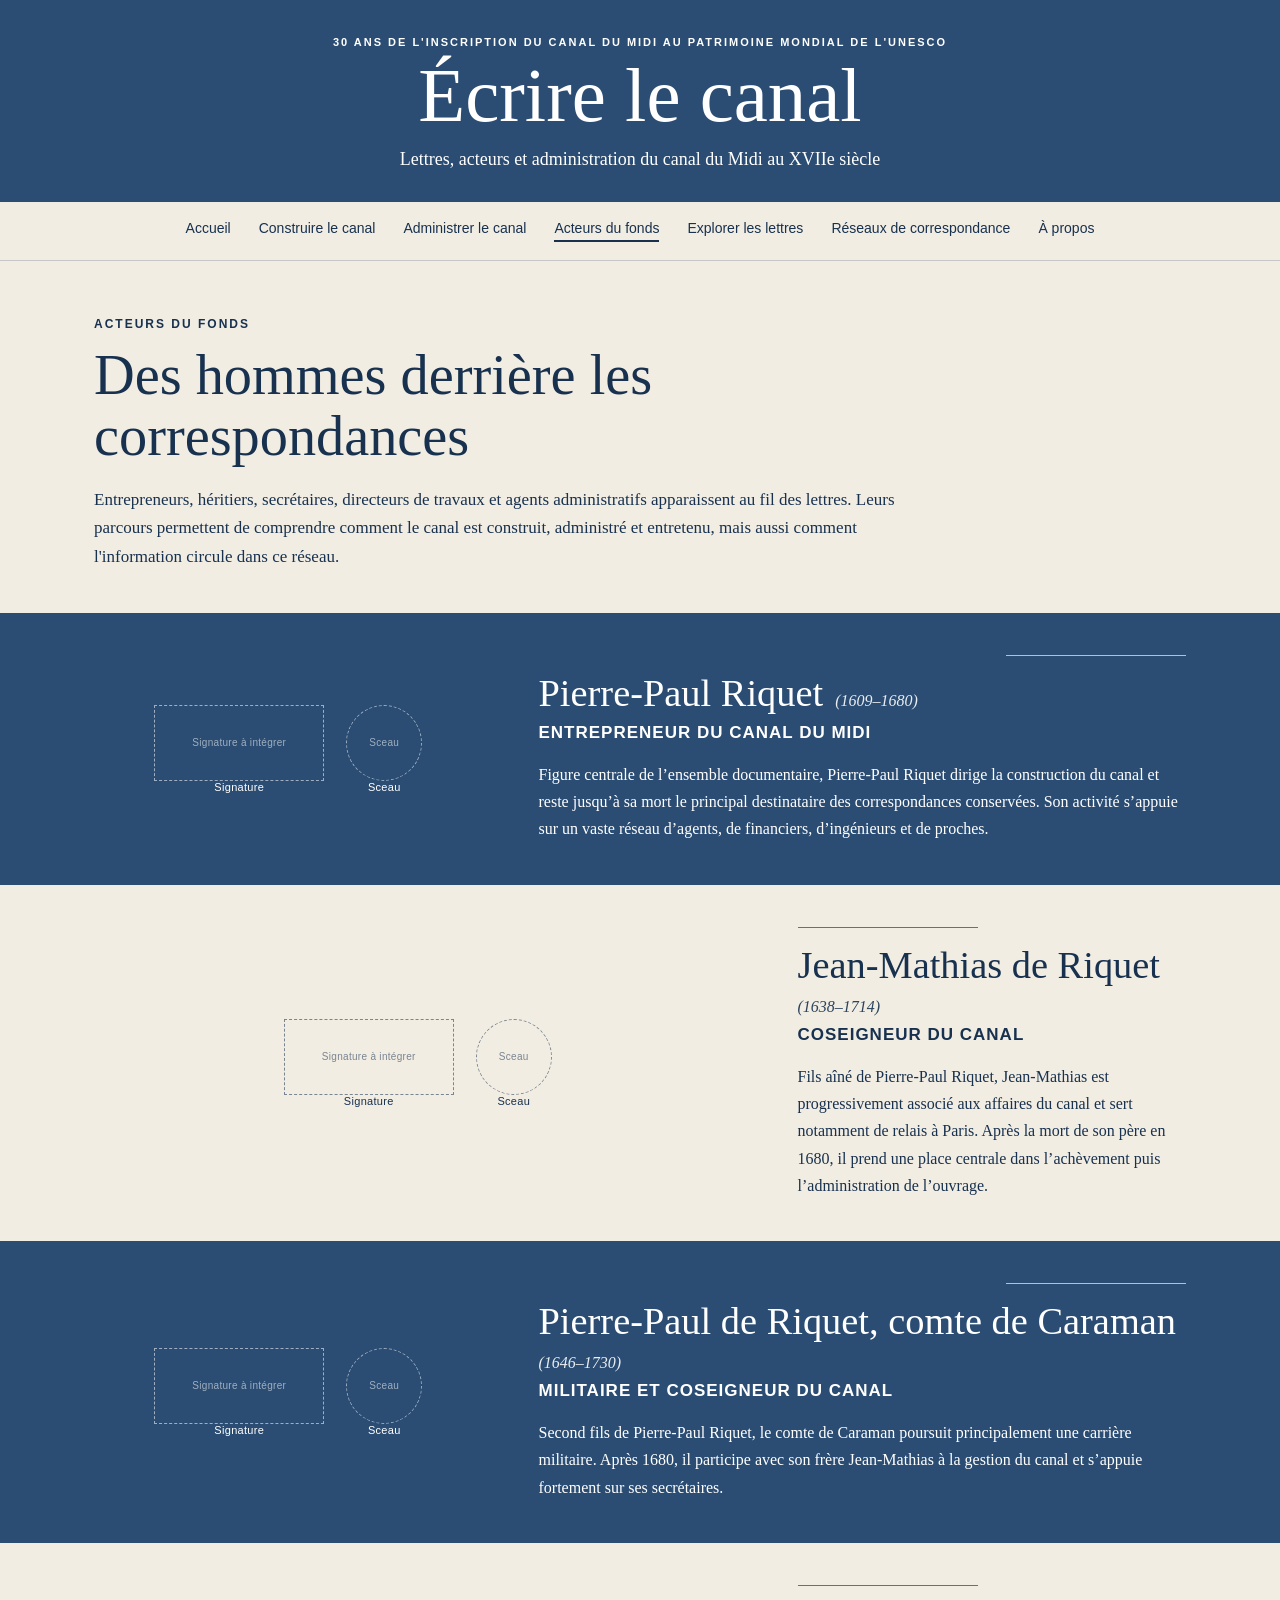
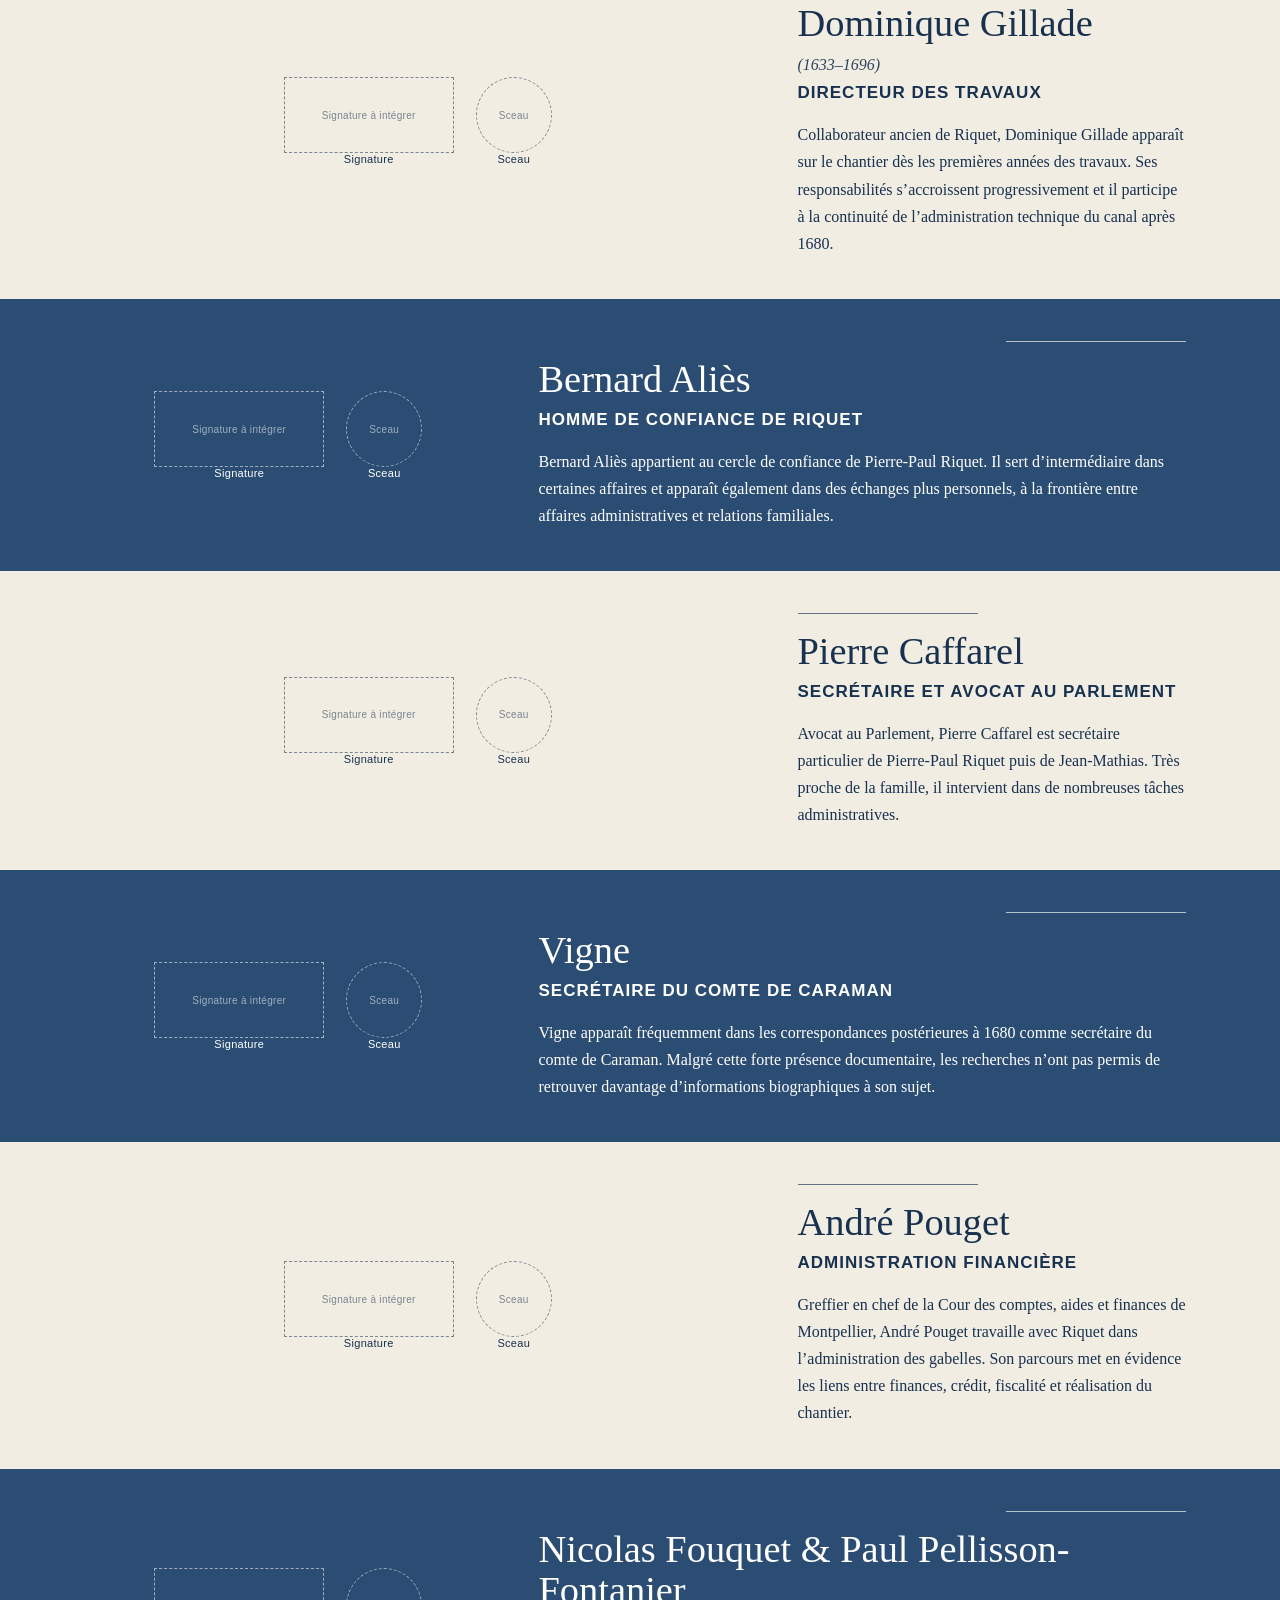
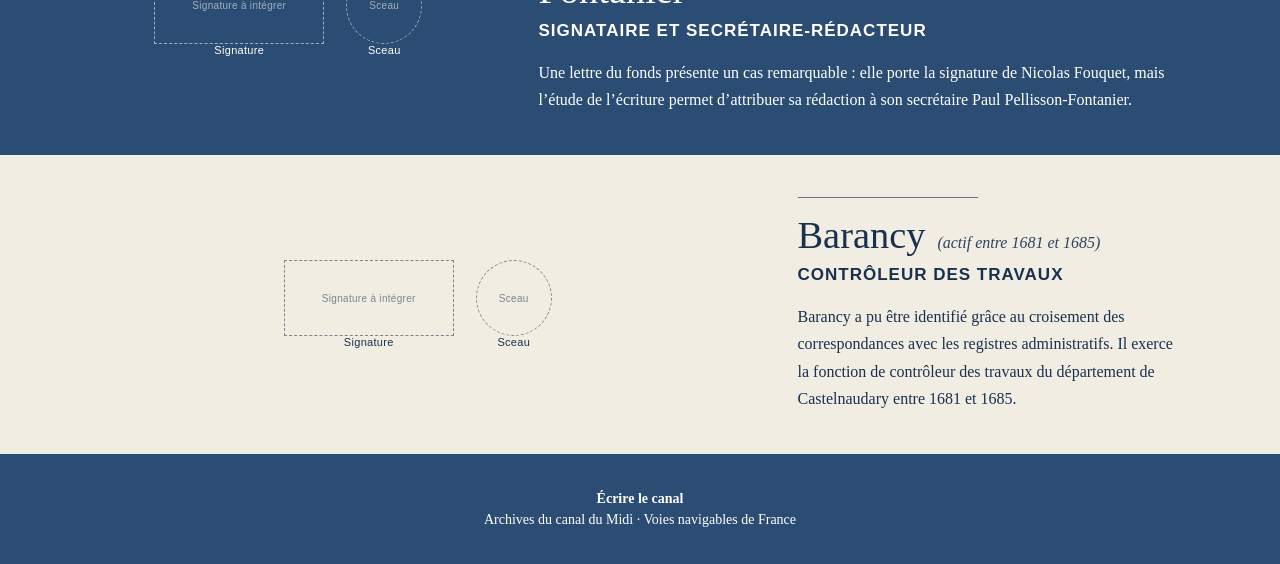
==== acteurs.html @ c665c119 "acteurs.html" ====
<!DOCTYPE html>
<html lang="fr">
<head>
  <meta charset="UTF-8">
  <meta name="viewport" content="width=device-width, initial-scale=1.0">
  <title>Acteurs du fonds — Écrire le canal</title>

  <style>
    :root {
      --bleu: #2b4d73;
      --bleu-fonce: #18324e;
      --ecru: #f2ede3;
      --papier: #f8f4ec;
      --texte: #17314f;
      --trait: rgba(23,49,79,.35);
    }

    * {
      box-sizing: border-box;
    }

    body {
      margin: 0;
      font-family: Georgia, "Times New Roman", serif;
      background: var(--ecru);
      color: var(--texte);
    }

    header {
      background: var(--bleu);
      color: white;
      text-align: center;
      padding: 36px 20px 32px;
    }

    header .anniv {
      margin: 0 0 10px;
      font-family: Arial, sans-serif;
      font-size: 11px;
      letter-spacing: 2px;
      text-transform: uppercase;
      font-weight: 700;
    }

    header h1 {
      margin: 0;
      font-size: clamp(50px, 6vw, 78px);
      font-weight: normal;
      line-height: 1;
    }

    header .subtitle {
      margin: 14px 0 0;
      font-size: 18px;
    }

    nav {
      background: var(--ecru);
      border-bottom: 1px solid rgba(23,49,79,.2);
      display: flex;
      justify-content: center;
      flex-wrap: wrap;
      gap: 28px;
      padding: 18px 20px;
      font-family: Arial, sans-serif;
      font-size: 14px;
    }

    nav a {
      color: var(--texte);
      text-decoration: none;
    }

    nav a.actif {
      border-bottom: 2px solid var(--texte);
      padding-bottom: 4px;
    }

    .intro {
      max-width: 1160px;
      margin: 0 auto;
      padding: 56px 34px 42px;
    }

    .intro .eyebrow {
      font-family: Arial, sans-serif;
      text-transform: uppercase;
      letter-spacing: 2px;
      font-size: 12px;
      font-weight: 700;
      margin-bottom: 14px;
    }

    .intro h2 {
      margin: 0;
      max-width: 900px;
      font-size: clamp(38px, 4.4vw, 58px);
      font-weight: normal;
      line-height: 1.08;
    }

    .intro p {
      max-width: 850px;
      font-size: 17px;
      line-height: 1.65;
      margin: 20px 0 0;
    }

    .acteur {
      width: 100%;
    }

    .acteur-inner {
      max-width: 1160px;
      margin: 0 auto;
      padding: 42px 34px;
      display: grid;
      grid-template-columns: 1.25fr .75fr;
      gap: 56px;
      align-items: center;
    }

    .acteur:nth-of-type(even) {
      background: var(--bleu);
      color: white;
    }

    .acteur:nth-of-type(even) .acteur-inner {
      grid-template-columns: .75fr 1.25fr;
    }

    .acteur:nth-of-type(even) .media {
      order: 1;
    }

    .acteur:nth-of-type(even) .texte {
      order: 2;
    }

    .acteur:nth-of-type(odd) {
      background: var(--ecru);
      color: var(--texte);
    }

    .texte {
      position: relative;
      padding-top: 18px;
    }

    .texte::before {
      content: "";
      position: absolute;
      top: 0;
      left: 0;
      width: 180px;
      height: 1px;
      background: currentColor;
      opacity: .65;
    }

    .acteur:nth-of-type(even) .texte::before {
      left: auto;
      right: 0;
    }

    .acteur:nth-of-type(even) .texte {
      text-align: left;
    }

    .nom-ligne {
      display: flex;
      align-items: baseline;
      gap: 12px;
      flex-wrap: wrap;
      margin-bottom: 8px;
    }

    .acteur:nth-of-type(even) .nom-ligne {
      justify-content: flex-start;
    }

    .nom {
      margin: 0;
      font-size: clamp(28px, 3vw, 40px);
      font-weight: normal;
      line-height: 1.08;
    }

    .dates {
      font-size: 16px;
      font-style: italic;
      opacity: .9;
      white-space: nowrap;
    }

    .fonction {
      margin: 0 0 16px;
      font-family: Arial, sans-serif;
      font-size: 17px;
      font-weight: 700;
      letter-spacing: 1px;
      text-transform: uppercase;
      line-height: 1.35;
    }

    .bio {
      margin: 0;
      font-size: 16px;
      line-height: 1.7;
      max-width: 720px;
    }

    .media {
      display: flex;
      align-items: flex-end;
      justify-content: center;
      gap: 22px;
      flex-wrap: wrap;
    }

    .piece {
      text-align: center;
      font-family: Arial, sans-serif;
      font-size: 11px;
      letter-spacing: .3px;
    }

    .piece img {
      display: block;
      object-fit: contain;
      margin: 0 auto 8px;
      max-width: 100%;
      height: auto;
    }

    .signature img {
      width: 170px;
      max-height: 90px;
    }

    .sceau img {
      width: 76px;
      max-height: 76px;
    }

    .placeholder {
      border: 1px dashed currentColor;
      opacity: .55;
      width: 170px;
      height: 76px;
      display: grid;
      place-items: center;
      font-size: 10px;
      font-family: Arial, sans-serif;
      padding: 6px;
    }

    .sceau .placeholder {
      width: 76px;
      height: 76px;
      border-radius: 50%;
    }

    footer {
      background: var(--bleu);
      color: white;
      text-align: center;
      padding: 34px 20px;
      font-size: 14px;
      line-height: 1.5;
    }

    @media (max-width: 820px) {
      .acteur-inner,
      .acteur:nth-of-type(even) .acteur-inner {
        grid-template-columns: 1fr;
        gap: 28px;
      }

      .acteur:nth-of-type(even) .media,
      .acteur:nth-of-type(even) .texte {
        order: initial;
      }

      .media {
        justify-content: flex-start;
      }

      .texte::before,
      .acteur:nth-of-type(even) .texte::before {
        left: 0;
        right: auto;
      }

      nav {
        gap: 16px;
      }
    }
  </style>
</head>

<body>

<header>
  <p class="anniv">
    30 ans de l'inscription du canal du Midi au patrimoine mondial de l'UNESCO
  </p>
  <h1>Écrire le canal</h1>
  <p class="subtitle">
    Lettres, acteurs et administration du canal du Midi au XVIIe siècle
  </p>
</header>

<nav>
  <a href="index.html">Accueil</a>
  <a href="index.html#construire">Construire le canal</a>
  <a href="index.html#administrer">Administrer le canal</a>
  <a class="actif" href="acteurs.html">Acteurs du fonds</a>
  <a href="index.html#lettres">Explorer les lettres</a>
  <a href="index.html#reseaux">Réseaux de correspondance</a>
  <a href="index.html#apropos">À propos</a>
</nav>

<main>

  <section class="intro">
    <div class="eyebrow">Acteurs du fonds</div>
    <h2>Des hommes derrière les correspondances</h2>
    <p>
      Entrepreneurs, héritiers, secrétaires, directeurs de travaux et agents
      administratifs apparaissent au fil des lettres. Leurs parcours permettent
      de comprendre comment le canal est construit, administré et entretenu,
      mais aussi comment l'information circule dans ce réseau.
    </p>
  </section>

  <section class="acteur">
    <div class="acteur-inner">
      <div class="texte">
        <div class="nom-ligne">
          <h3 class="nom">Pierre-Paul Riquet</h3>
          <span class="dates">(1609–1680)</span>
        </div>
        <p class="fonction">Entrepreneur du canal du Midi</p>
        <p class="bio">
          Figure centrale de l’ensemble documentaire, Pierre-Paul Riquet dirige
          la construction du canal et reste jusqu’à sa mort le principal
          destinataire des correspondances conservées. Son activité s’appuie
          sur un vaste réseau d’agents, de financiers, d’ingénieurs et de proches.
        </p>
      </div>

      <div class="media">
        <div class="piece signature">
          <div class="placeholder">Signature à intégrer</div>
          Signature
        </div>
        <div class="piece sceau">
          <div class="placeholder">Sceau</div>
          Sceau
        </div>
      </div>
    </div>
  </section>

  <section class="acteur">
    <div class="acteur-inner">
      <div class="media">
        <div class="piece signature">
          <div class="placeholder">Signature à intégrer</div>
          Signature
        </div>
        <div class="piece sceau">
          <div class="placeholder">Sceau</div>
          Sceau
        </div>
      </div>

      <div class="texte">
        <div class="nom-ligne">
          <h3 class="nom">Jean-Mathias de Riquet</h3>
          <span class="dates">(1638–1714)</span>
        </div>
        <p class="fonction">Coseigneur du canal</p>
        <p class="bio">
          Fils aîné de Pierre-Paul Riquet, Jean-Mathias est progressivement
          associé aux affaires du canal et sert notamment de relais à Paris.
          Après la mort de son père en 1680, il prend une place centrale dans
          l’achèvement puis l’administration de l’ouvrage.
        </p>
      </div>
    </div>
  </section>

  <section class="acteur">
    <div class="acteur-inner">
      <div class="texte">
        <div class="nom-ligne">
          <h3 class="nom">Pierre-Paul de Riquet, comte de Caraman</h3>
          <span class="dates">(1646–1730)</span>
        </div>
        <p class="fonction">Militaire et coseigneur du canal</p>
        <p class="bio">
          Second fils de Pierre-Paul Riquet, le comte de Caraman poursuit
          principalement une carrière militaire. Après 1680, il participe avec
          son frère Jean-Mathias à la gestion du canal et s’appuie fortement
          sur ses secrétaires.
        </p>
      </div>

      <div class="media">
        <div class="piece signature">
          <div class="placeholder">Signature à intégrer</div>
          Signature
        </div>
        <div class="piece sceau">
          <div class="placeholder">Sceau</div>
          Sceau
        </div>
      </div>
    </div>
  </section>

  <section class="acteur">
    <div class="acteur-inner">
      <div class="media">
        <div class="piece signature">
          <div class="placeholder">Signature à intégrer</div>
          Signature
        </div>
        <div class="piece sceau">
          <div class="placeholder">Sceau</div>
          Sceau
        </div>
      </div>

      <div class="texte">
        <div class="nom-ligne">
          <h3 class="nom">Dominique Gillade</h3>
          <span class="dates">(1633–1696)</span>
        </div>
        <p class="fonction">Directeur des travaux</p>
        <p class="bio">
          Collaborateur ancien de Riquet, Dominique Gillade apparaît sur le
          chantier dès les premières années des travaux. Ses responsabilités
          s’accroissent progressivement et il participe à la continuité de
          l’administration technique du canal après 1680.
        </p>
      </div>
    </div>
  </section>

  <section class="acteur">
    <div class="acteur-inner">
      <div class="texte">
        <div class="nom-ligne">
          <h3 class="nom">Bernard Aliès</h3>
        </div>
        <p class="fonction">Homme de confiance de Riquet</p>
        <p class="bio">
          Bernard Aliès appartient au cercle de confiance de Pierre-Paul Riquet.
          Il sert d’intermédiaire dans certaines affaires et apparaît également
          dans des échanges plus personnels, à la frontière entre affaires
          administratives et relations familiales.
        </p>
      </div>

      <div class="media">
        <div class="piece signature">
          <div class="placeholder">Signature à intégrer</div>
          Signature
        </div>
        <div class="piece sceau">
          <div class="placeholder">Sceau</div>
          Sceau
        </div>
      </div>
    </div>
  </section>

  <section class="acteur">
    <div class="acteur-inner">
      <div class="media">
        <div class="piece signature">
          <div class="placeholder">Signature à intégrer</div>
          Signature
        </div>
        <div class="piece sceau">
          <div class="placeholder">Sceau</div>
          Sceau
        </div>
      </div>

      <div class="texte">
        <div class="nom-ligne">
          <h3 class="nom">Pierre Caffarel</h3>
        </div>
        <p class="fonction">Secrétaire et avocat au Parlement</p>
        <p class="bio">
          Avocat au Parlement, Pierre Caffarel est secrétaire particulier de
          Pierre-Paul Riquet puis de Jean-Mathias. Très proche de la famille,
          il intervient dans de nombreuses tâches administratives.
        </p>
      </div>
    </div>
  </section>

  <section class="acteur">
    <div class="acteur-inner">
      <div class="texte">
        <div class="nom-ligne">
          <h3 class="nom">Vigne</h3>
        </div>
        <p class="fonction">Secrétaire du comte de Caraman</p>
        <p class="bio">
          Vigne apparaît fréquemment dans les correspondances postérieures à
          1680 comme secrétaire du comte de Caraman. Malgré cette forte présence
          documentaire, les recherches n’ont pas permis de retrouver davantage
          d’informations biographiques à son sujet.
        </p>
      </div>

      <div class="media">
        <div class="piece signature">
          <div class="placeholder">Signature à intégrer</div>
          Signature
        </div>
        <div class="piece sceau">
          <div class="placeholder">Sceau</div>
          Sceau
        </div>
      </div>
    </div>
  </section>

  <section class="acteur">
    <div class="acteur-inner">
      <div class="media">
        <div class="piece signature">
          <div class="placeholder">Signature à intégrer</div>
          Signature
        </div>
        <div class="piece sceau">
          <div class="placeholder">Sceau</div>
          Sceau
        </div>
      </div>

      <div class="texte">
        <div class="nom-ligne">
          <h3 class="nom">André Pouget</h3>
        </div>
        <p class="fonction">Administration financière</p>
        <p class="bio">
          Greffier en chef de la Cour des comptes, aides et finances de
          Montpellier, André Pouget travaille avec Riquet dans l’administration
          des gabelles. Son parcours met en évidence les liens entre finances,
          crédit, fiscalité et réalisation du chantier.
        </p>
      </div>
    </div>
  </section>

  <section class="acteur">
    <div class="acteur-inner">
      <div class="texte">
        <div class="nom-ligne">
          <h3 class="nom">Nicolas Fouquet &amp; Paul Pellisson-Fontanier</h3>
        </div>
        <p class="fonction">Signataire et secrétaire-rédacteur</p>
        <p class="bio">
          Une lettre du fonds présente un cas remarquable : elle porte la
          signature de Nicolas Fouquet, mais l’étude de l’écriture permet
          d’attribuer sa rédaction à son secrétaire Paul Pellisson-Fontanier.
        </p>
      </div>

      <div class="media">
        <div class="piece signature">
          <div class="placeholder">Signature à intégrer</div>
          Signature
        </div>
        <div class="piece sceau">
          <div class="placeholder">Sceau</div>
          Sceau
        </div>
      </div>
    </div>
  </section>

  <section class="acteur">
    <div class="acteur-inner">
      <div class="media">
        <div class="piece signature">
          <div class="placeholder">Signature à intégrer</div>
          Signature
        </div>
        <div class="piece sceau">
          <div class="placeholder">Sceau</div>
          Sceau
        </div>
      </div>

      <div class="texte">
        <div class="nom-ligne">
          <h3 class="nom">Barancy</h3>
          <span class="dates">(actif entre 1681 et 1685)</span>
        </div>
        <p class="fonction">Contrôleur des travaux</p>
        <p class="bio">
          Barancy a pu être identifié grâce au croisement des correspondances
          avec les registres administratifs. Il exerce la fonction de contrôleur
          des travaux du département de Castelnaudary entre 1681 et 1685.
        </p>
      </div>
    </div>
  </section>

</main>

<footer>
  <strong>Écrire le canal</strong><br>
  Archives du canal du Midi · Voies navigables de France
</footer>

</body>
</html>
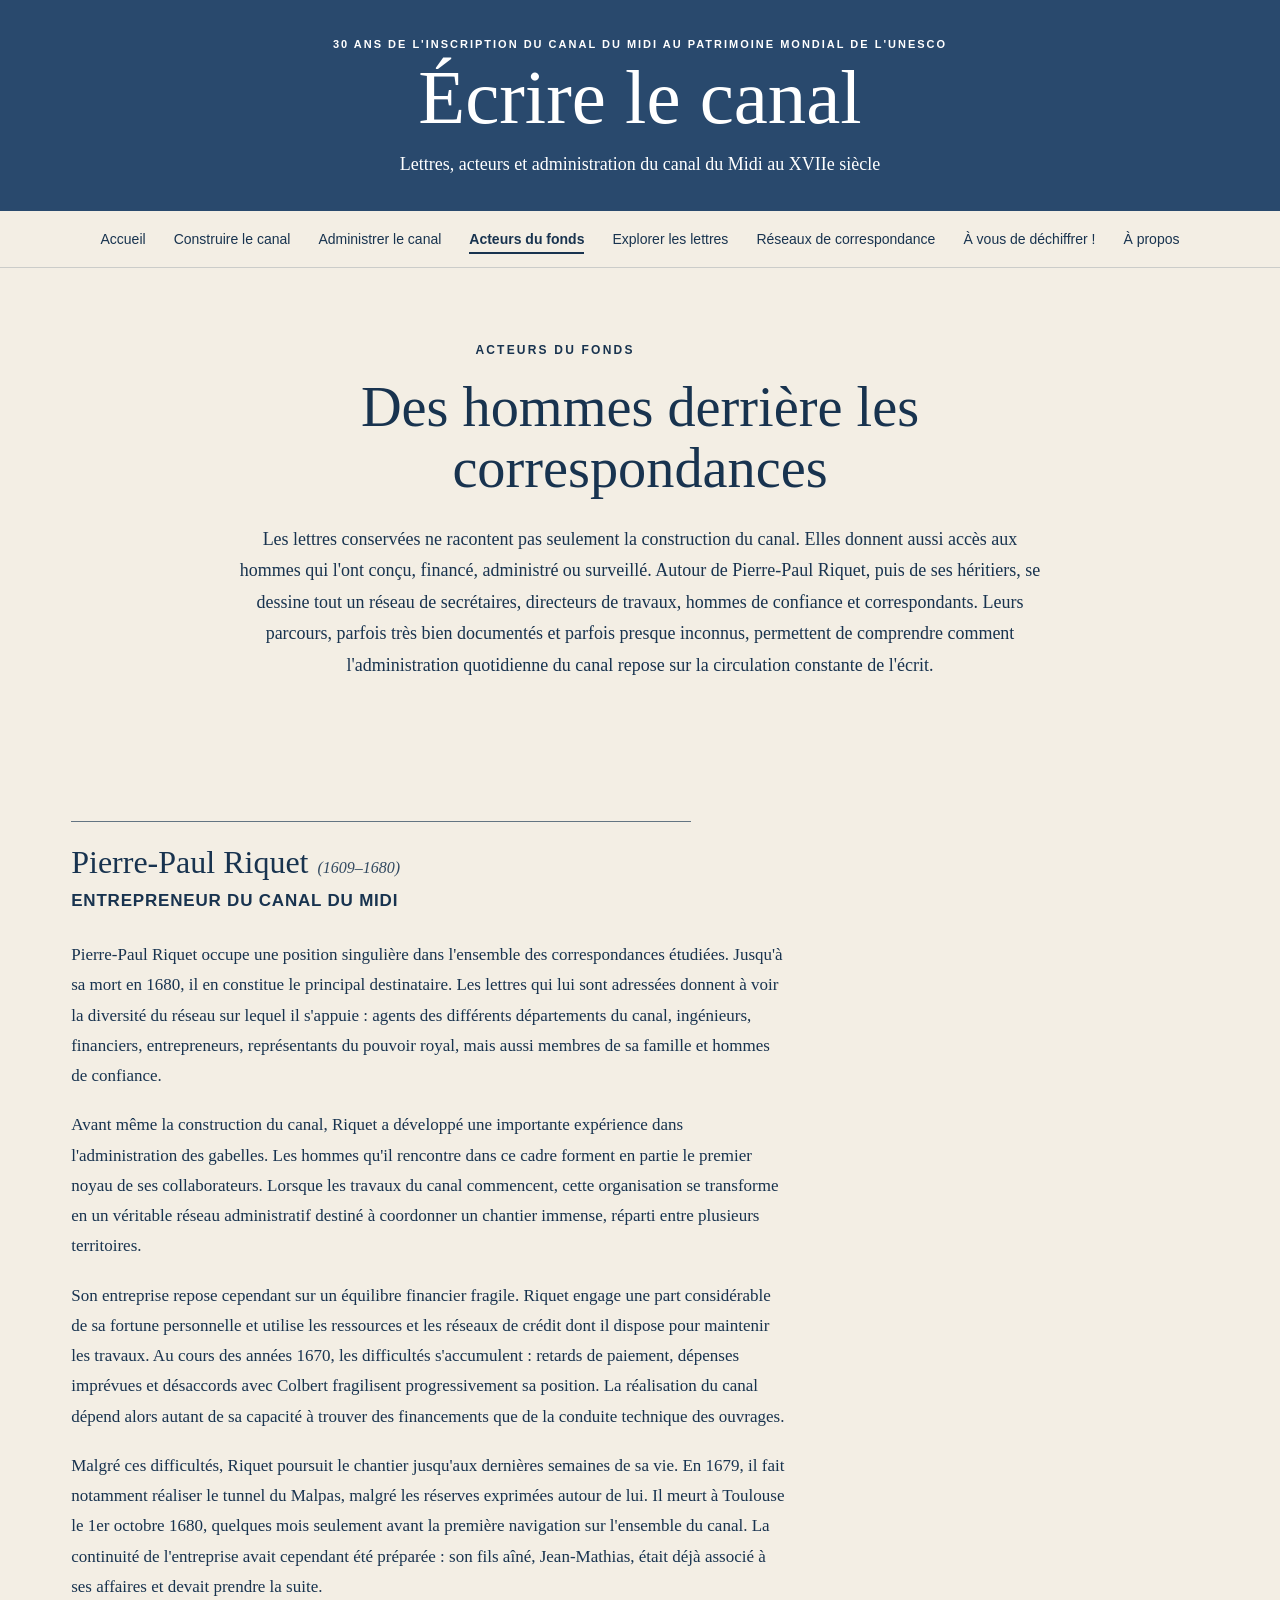
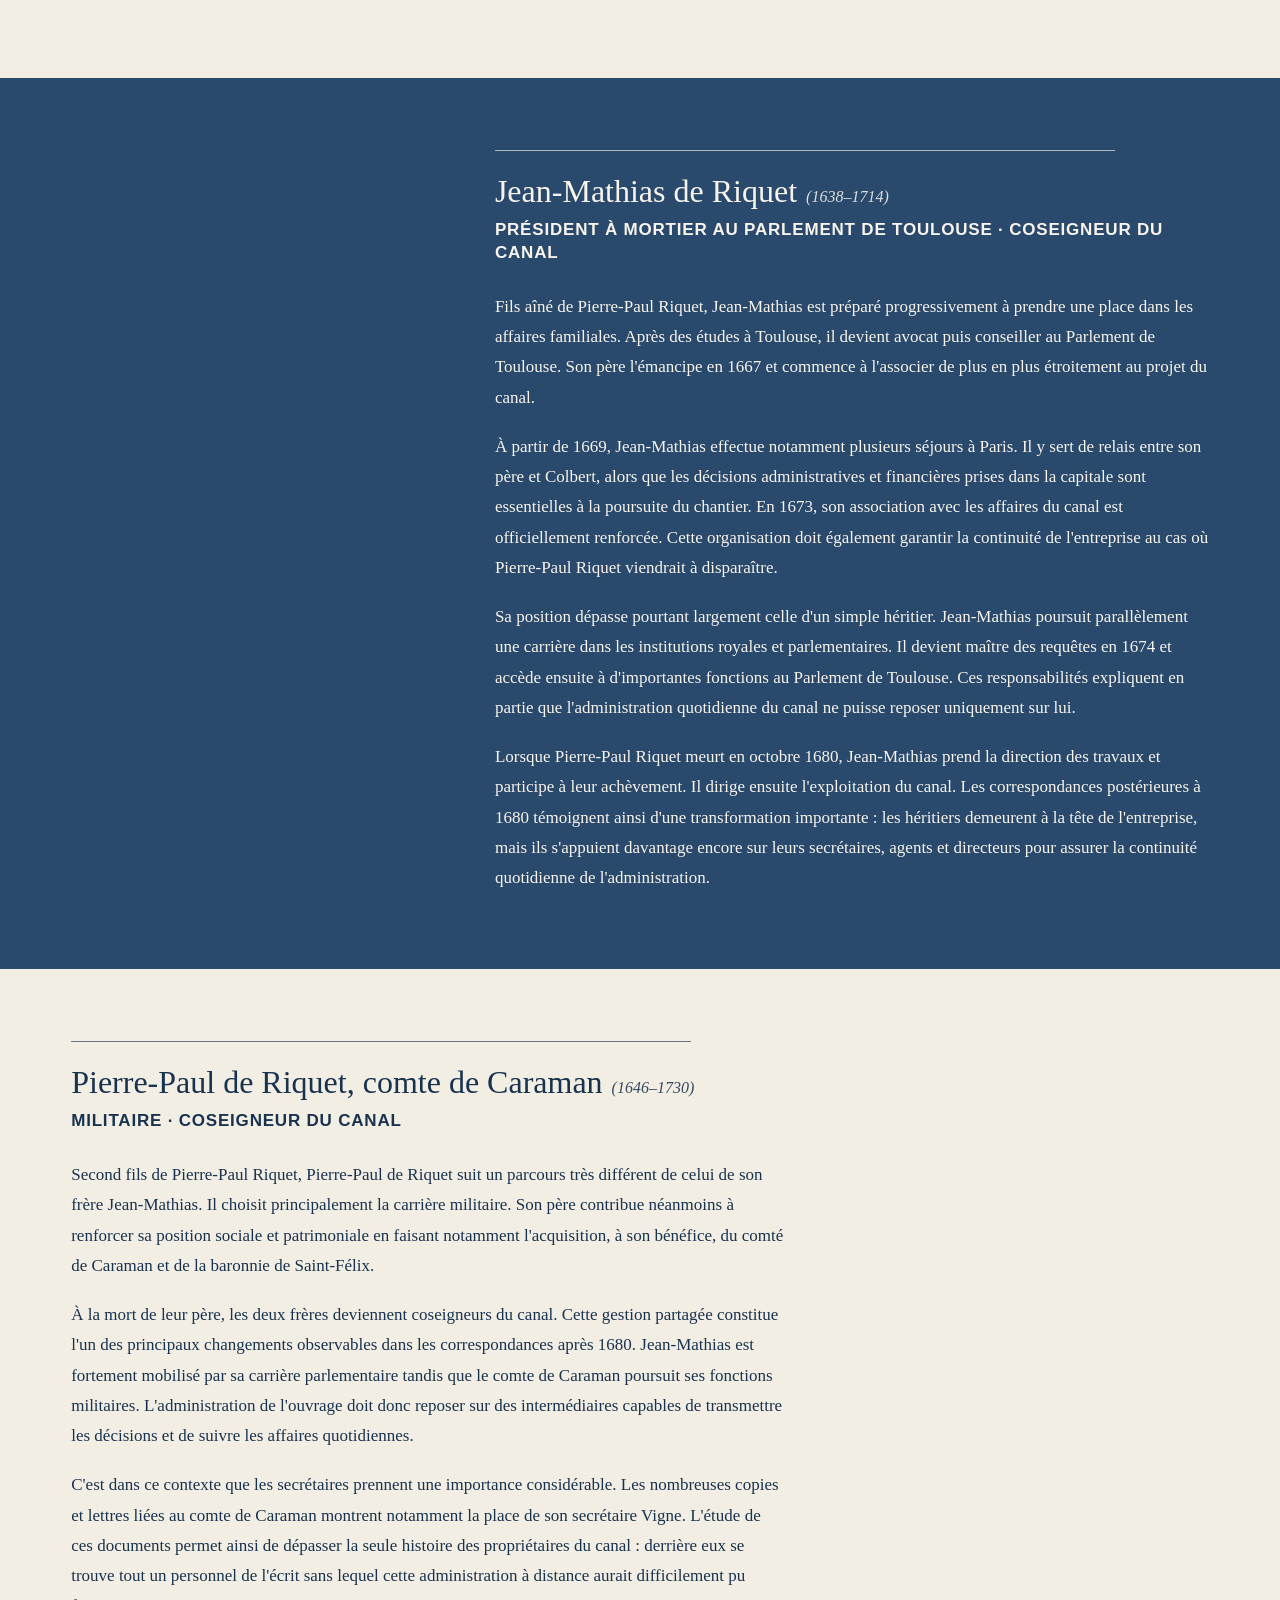
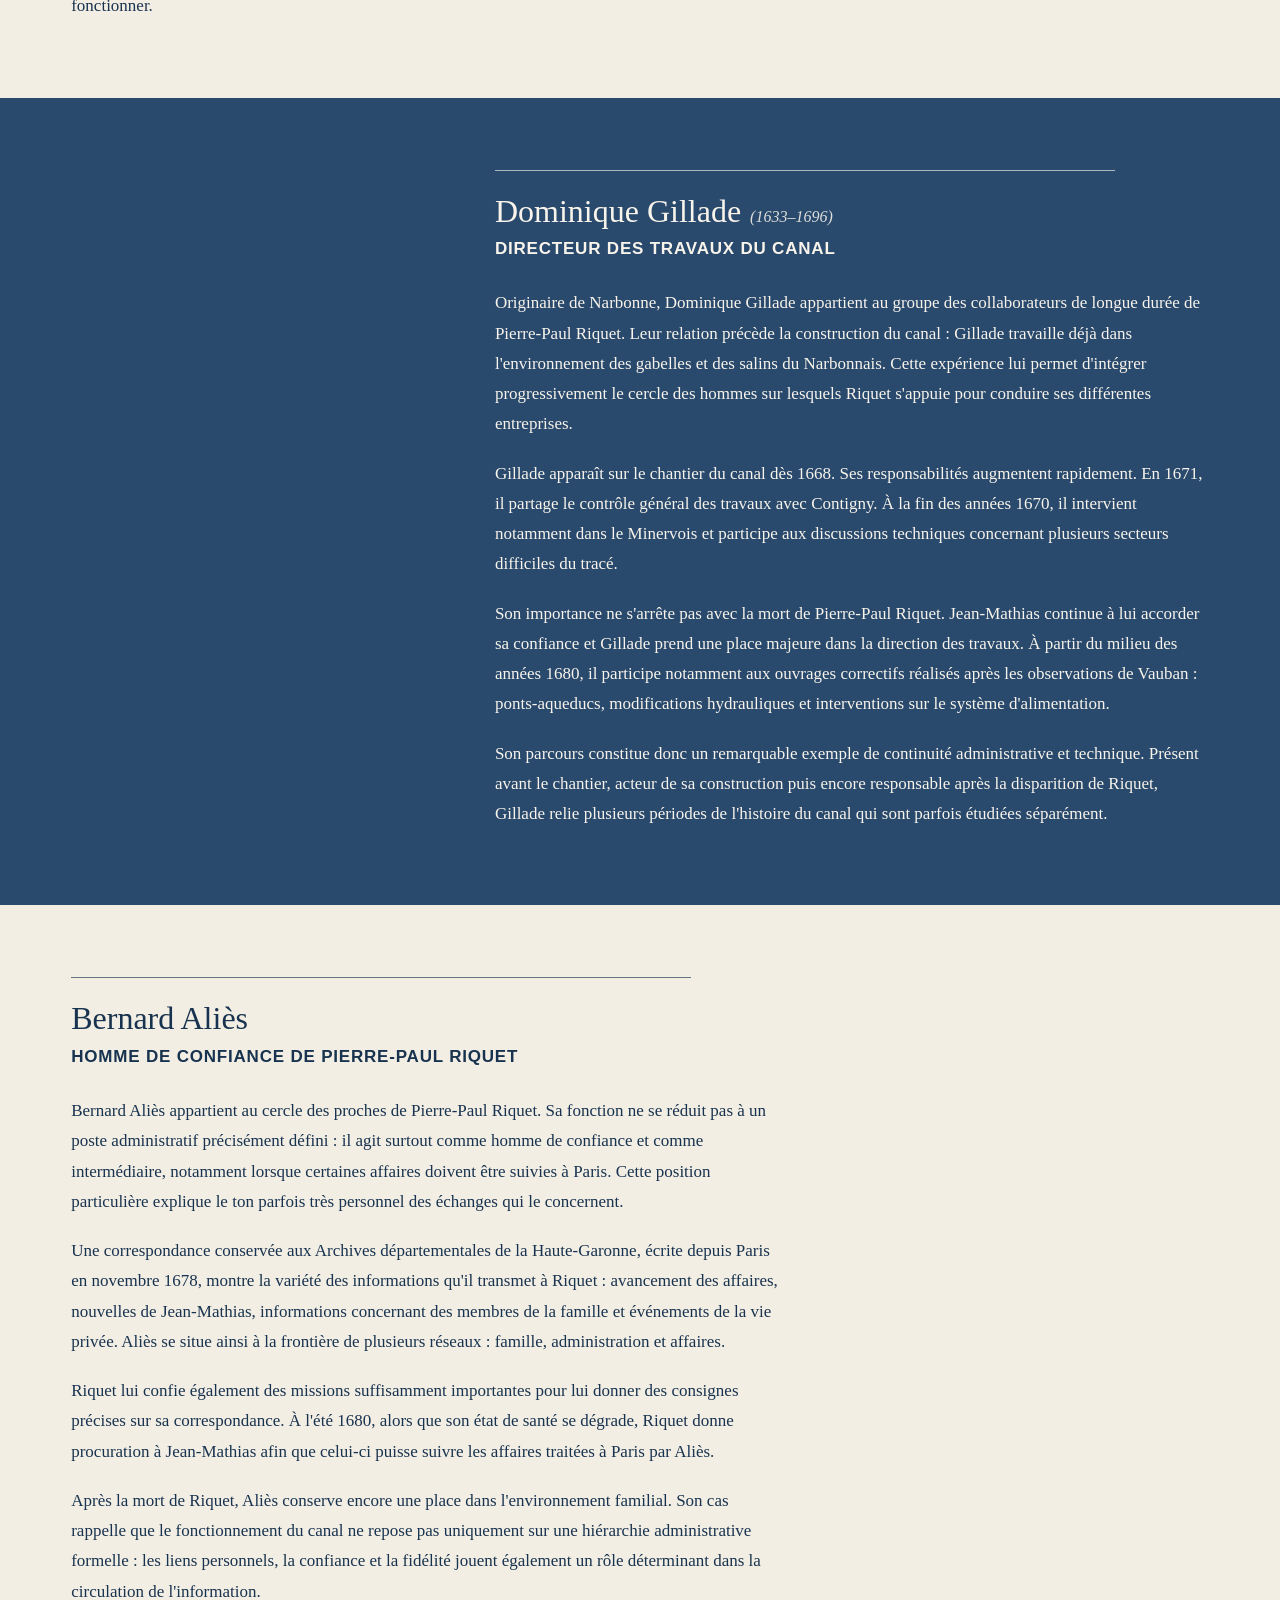
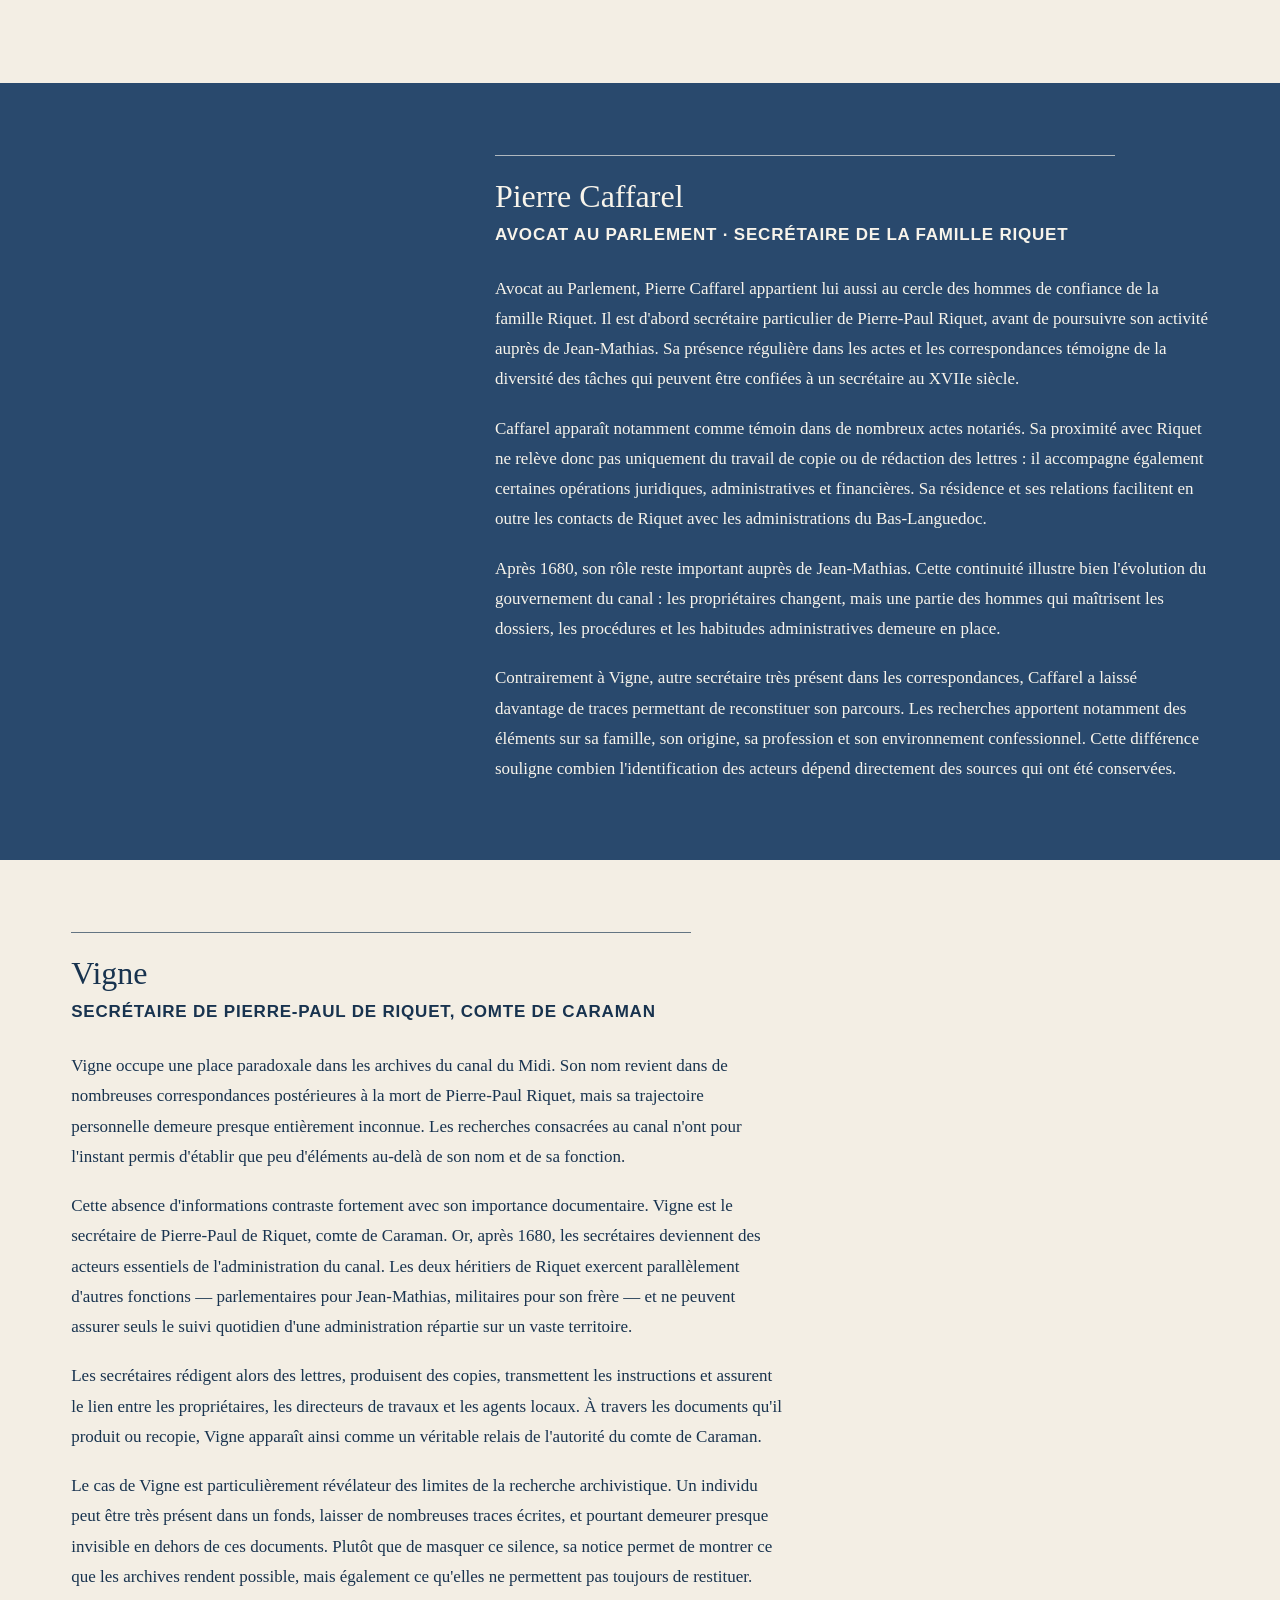
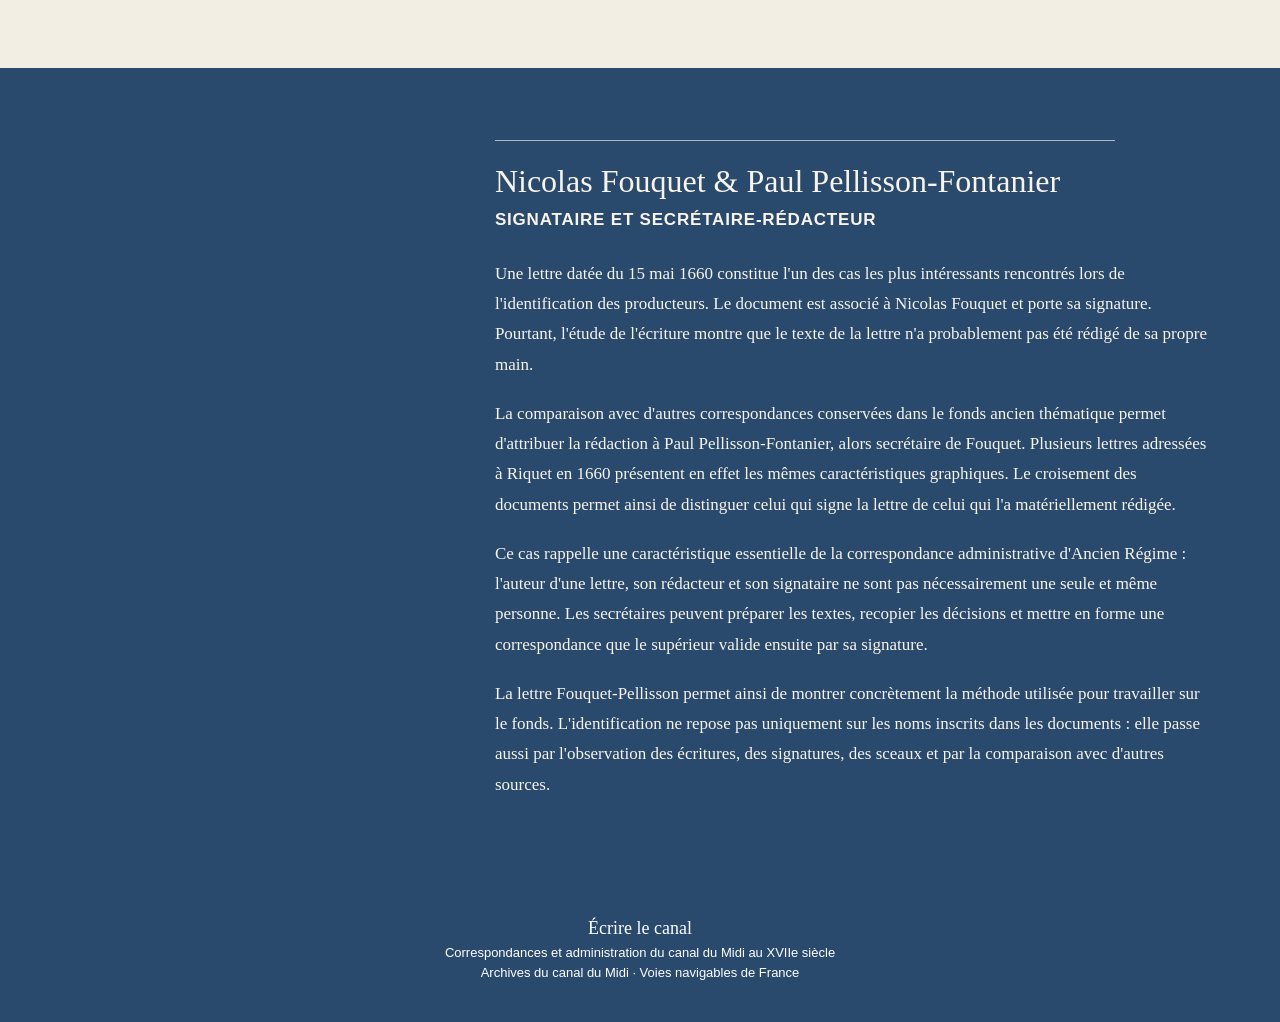
==== commit 55e08281: "acteurs.html" ====
--- a/acteurs.html
+++ b/acteurs.html
@@ -3,625 +3,1030 @@
 <head>
   <meta charset="UTF-8">
   <meta name="viewport" content="width=device-width, initial-scale=1.0">
+
   <title>Acteurs du fonds — Écrire le canal</title>
 
   <style>
     :root {
-      --bleu: #2b4d73;
-      --bleu-fonce: #18324e;
-      --ecru: #f2ede3;
-      --papier: #f8f4ec;
-      --texte: #17314f;
-      --trait: rgba(23,49,79,.35);
+      --bleu: #29496d;
+      --bleu-fonce: #17324f;
+      --ecru: #f3eee4;
+      --papier: #f8f4eb;
+      --texte: #18334f;
+      --blanc-casse: #f8f4eb;
     }
 
     * {
       box-sizing: border-box;
     }
 
+    html {
+      scroll-behavior: smooth;
+    }
+
     body {
       margin: 0;
-      font-family: Georgia, "Times New Roman", serif;
       background: var(--ecru);
       color: var(--texte);
-    }
-
-    header {
+      font-family: Georgia, "Times New Roman", serif;
+    }
+
+    /* =====================================================
+       BANDEAU — à garder identique sur toutes les pages
+       ===================================================== */
+
+    .site-header {
       background: var(--bleu);
       color: white;
       text-align: center;
-      padding: 36px 20px 32px;
-    }
-
-    header .anniv {
-      margin: 0 0 10px;
-      font-family: Arial, sans-serif;
+      padding: 38px 24px 34px;
+    }
+
+    .anniversaire {
+      margin: 0 0 12px;
+      font-family: Arial, Helvetica, sans-serif;
       font-size: 11px;
+      font-weight: 700;
       letter-spacing: 2px;
       text-transform: uppercase;
-      font-weight: 700;
-    }
-
-    header h1 {
+    }
+
+    .site-header h1 {
       margin: 0;
-      font-size: clamp(50px, 6vw, 78px);
+      font-size: clamp(54px, 6vw, 82px);
+      line-height: .95;
       font-weight: normal;
-      line-height: 1;
-    }
-
-    header .subtitle {
-      margin: 14px 0 0;
+    }
+
+    .site-header .sous-titre {
+      margin: 17px 0 0;
       font-size: 18px;
-    }
+      line-height: 1.4;
+    }
+
+    /* =====================================================
+       MENU
+       ===================================================== */
 
     nav {
       background: var(--ecru);
-      border-bottom: 1px solid rgba(23,49,79,.2);
+      border-bottom: 1px solid rgba(24, 51, 79, .18);
+      padding: 19px 25px;
+    }
+
+    nav ul {
+      max-width: 1400px;
+      margin: 0 auto;
+      padding: 0;
+      list-style: none;
+
       display: flex;
       justify-content: center;
+      align-items: center;
+      gap: 28px;
       flex-wrap: wrap;
-      gap: 28px;
-      padding: 18px 20px;
-      font-family: Arial, sans-serif;
-      font-size: 14px;
     }
 
     nav a {
       color: var(--texte);
       text-decoration: none;
+      font-family: Arial, Helvetica, sans-serif;
+      font-size: 14px;
+      line-height: 1.3;
+    }
+
+    nav a:hover {
+      text-decoration: underline;
+      text-underline-offset: 5px;
     }
 
     nav a.actif {
+      font-weight: 700;
       border-bottom: 2px solid var(--texte);
-      padding-bottom: 4px;
-    }
+      padding-bottom: 5px;
+    }
+
+    /* =====================================================
+       INTRODUCTION CENTRÉE
+       ===================================================== */
 
     .intro {
-      max-width: 1160px;
+      max-width: 1050px;
       margin: 0 auto;
-      padding: 56px 34px 42px;
-    }
-
-    .intro .eyebrow {
-      font-family: Arial, sans-serif;
-      text-transform: uppercase;
-      letter-spacing: 2px;
+      padding: 72px 30px 68px;
+      text-align: center;
+    }
+
+    .intro .rubrique {
+      margin: 0 0 16px;
+      font-family: Arial, Helvetica, sans-serif;
       font-size: 12px;
       font-weight: 700;
-      margin-bottom: 14px;
+      letter-spacing: 2.2px;
+      text-transform: uppercase;
     }
 
     .intro h2 {
-      margin: 0;
+      margin: 0 auto;
       max-width: 900px;
       font-size: clamp(38px, 4.4vw, 58px);
+      line-height: 1.08;
       font-weight: normal;
-      line-height: 1.08;
     }
 
     .intro p {
-      max-width: 850px;
-      font-size: 17px;
-      line-height: 1.65;
-      margin: 20px 0 0;
-    }
+      max-width: 820px;
+      margin: 25px auto 0;
+      font-size: 18px;
+      line-height: 1.75;
+    }
+
+    /* =====================================================
+       ACTEURS
+       ===================================================== */
 
     .acteur {
       width: 100%;
     }
 
-    .acteur-inner {
-      max-width: 1160px;
-      margin: 0 auto;
-      padding: 42px 34px;
-      display: grid;
-      grid-template-columns: 1.25fr .75fr;
-      gap: 56px;
-      align-items: center;
-    }
-
-    .acteur:nth-of-type(even) {
-      background: var(--bleu);
-      color: white;
-    }
-
-    .acteur:nth-of-type(even) .acteur-inner {
-      grid-template-columns: .75fr 1.25fr;
-    }
-
-    .acteur:nth-of-type(even) .media {
-      order: 1;
-    }
-
-    .acteur:nth-of-type(even) .texte {
-      order: 2;
-    }
-
-    .acteur:nth-of-type(odd) {
+    .acteur.ecru {
       background: var(--ecru);
       color: var(--texte);
     }
 
-    .texte {
-      position: relative;
-      padding-top: 18px;
-    }
-
-    .texte::before {
+    .acteur.bleu {
+      background: var(--bleu);
+      color: var(--blanc-casse);
+    }
+
+    .acteur-contenu {
+      width: min(92%, 1450px);
+      margin: 0 auto;
+      padding: 72px 20px 76px;
+
+      display: grid;
+      grid-template-columns: minmax(0, 1.35fr) minmax(230px, .65fr);
+      gap: 80px;
+      align-items: start;
+    }
+
+    /* alternance texte gauche / texte droite */
+
+    .acteur.droite .acteur-contenu {
+      grid-template-columns: minmax(230px, .65fr) minmax(0, 1.35fr);
+    }
+
+    .acteur.droite .documents {
+      grid-column: 1;
+      grid-row: 1;
+    }
+
+    .acteur.droite .notice {
+      grid-column: 2;
+      grid-row: 1;
+    }
+
+    .notice {
+      max-width: 900px;
+    }
+
+    .notice::before {
       content: "";
-      position: absolute;
-      top: 0;
-      left: 0;
-      width: 180px;
+      display: block;
+      width: min(100%, 620px);
       height: 1px;
       background: currentColor;
       opacity: .65;
-    }
-
-    .acteur:nth-of-type(even) .texte::before {
-      left: auto;
-      right: 0;
-    }
-
-    .acteur:nth-of-type(even) .texte {
-      text-align: left;
-    }
-
-    .nom-ligne {
+      margin-bottom: 22px;
+    }
+
+    .identite {
       display: flex;
       align-items: baseline;
-      gap: 12px;
       flex-wrap: wrap;
-      margin-bottom: 8px;
-    }
-
-    .acteur:nth-of-type(even) .nom-ligne {
-      justify-content: flex-start;
-    }
-
-    .nom {
+      gap: 9px;
+      margin-bottom: 9px;
+    }
+
+    .identite h3 {
       margin: 0;
-      font-size: clamp(28px, 3vw, 40px);
+      font-size: clamp(27px, 2.5vw, 35px);
+      line-height: 1.15;
       font-weight: normal;
-      line-height: 1.08;
     }
 
     .dates {
       font-size: 16px;
       font-style: italic;
-      opacity: .9;
-      white-space: nowrap;
+      opacity: .88;
     }
 
     .fonction {
-      margin: 0 0 16px;
-      font-family: Arial, sans-serif;
+      margin: 0 0 27px;
+      font-family: Arial, Helvetica, sans-serif;
       font-size: 17px;
+      line-height: 1.35;
       font-weight: 700;
+      letter-spacing: .8px;
+      text-transform: uppercase;
+    }
+
+    .bio {
+      font-size: 17px;
+      line-height: 1.78;
+    }
+
+    .bio p {
+      margin: 0 0 19px;
+    }
+
+    .bio p:last-child {
+      margin-bottom: 0;
+    }
+
+    /* =====================================================
+       SIGNATURES / SCEAUX
+       Rien ne s'affiche tant qu'on n'a pas de vraie image
+       ===================================================== */
+
+    .documents {
+      min-height: 120px;
+      display: flex;
+      align-items: flex-start;
+      justify-content: flex-start;
+      gap: 28px;
+      padding-top: 48px;
+    }
+
+    .document {
+      margin: 0;
+      text-align: left;
+    }
+
+    .document img {
+      display: block;
+      object-fit: contain;
+      max-width: 100%;
+    }
+
+    .document.signature img {
+      width: 155px;
+      max-height: 82px;
+    }
+
+    .document.sceau img {
+      width: 70px;
+      height: 70px;
+    }
+
+    .document figcaption {
+      margin-top: 7px;
+      font-family: Arial, Helvetica, sans-serif;
+      font-size: 10px;
       letter-spacing: 1px;
       text-transform: uppercase;
-      line-height: 1.35;
-    }
-
-    .bio {
-      margin: 0;
-      font-size: 16px;
-      line-height: 1.7;
-      max-width: 720px;
-    }
-
-    .media {
-      display: flex;
-      align-items: flex-end;
-      justify-content: center;
-      gap: 22px;
-      flex-wrap: wrap;
-    }
-
-    .piece {
-      text-align: center;
-      font-family: Arial, sans-serif;
-      font-size: 11px;
-      letter-spacing: .3px;
-    }
-
-    .piece img {
-      display: block;
-      object-fit: contain;
-      margin: 0 auto 8px;
-      max-width: 100%;
-      height: auto;
-    }
-
-    .signature img {
-      width: 170px;
-      max-height: 90px;
-    }
-
-    .sceau img {
-      width: 76px;
-      max-height: 76px;
-    }
-
-    .placeholder {
-      border: 1px dashed currentColor;
-      opacity: .55;
-      width: 170px;
-      height: 76px;
-      display: grid;
-      place-items: center;
-      font-size: 10px;
-      font-family: Arial, sans-serif;
-      padding: 6px;
-    }
-
-    .sceau .placeholder {
-      width: 76px;
-      height: 76px;
-      border-radius: 50%;
-    }
+    }
+
+    /* =====================================================
+       FOOTER
+       ===================================================== */
 
     footer {
       background: var(--bleu);
       color: white;
       text-align: center;
-      padding: 34px 20px;
-      font-size: 14px;
-      line-height: 1.5;
-    }
-
-    @media (max-width: 820px) {
-      .acteur-inner,
-      .acteur:nth-of-type(even) .acteur-inner {
+      padding: 38px 20px;
+      font-family: Arial, Helvetica, sans-serif;
+      font-size: 13px;
+      line-height: 1.6;
+    }
+
+    footer strong {
+      font-family: Georgia, "Times New Roman", serif;
+      font-size: 18px;
+      font-weight: normal;
+    }
+
+    /* =====================================================
+       MOBILE
+       ===================================================== */
+
+    @media (max-width: 850px) {
+
+      .acteur-contenu,
+      .acteur.droite .acteur-contenu {
         grid-template-columns: 1fr;
         gap: 28px;
+        padding: 54px 8px 58px;
       }
 
-      .acteur:nth-of-type(even) .media,
-      .acteur:nth-of-type(even) .texte {
-        order: initial;
+      .acteur.droite .notice,
+      .acteur.droite .documents {
+        grid-column: auto;
+        grid-row: auto;
       }
 
-      .media {
-        justify-content: flex-start;
+      .acteur.droite .notice {
+        order: 1;
       }
 
-      .texte::before,
-      .acteur:nth-of-type(even) .texte::before {
-        left: 0;
-        right: auto;
+      .acteur.droite .documents {
+        order: 2;
       }
 
-      nav {
-        gap: 16px;
+      .documents {
+        padding-top: 0;
+        min-height: 0;
+      }
+
+      nav ul {
+        gap: 15px;
+      }
+
+      .intro {
+        padding-top: 55px;
+        padding-bottom: 50px;
       }
     }
   </style>
 </head>
 
+
 <body>
 
-<header>
-  <p class="anniv">
-    30 ans de l'inscription du canal du Midi au patrimoine mondial de l'UNESCO
-  </p>
-  <h1>Écrire le canal</h1>
-  <p class="subtitle">
-    Lettres, acteurs et administration du canal du Midi au XVIIe siècle
-  </p>
-</header>
-
-<nav>
-  <a href="index.html">Accueil</a>
-  <a href="index.html#construire">Construire le canal</a>
-  <a href="index.html#administrer">Administrer le canal</a>
-  <a class="actif" href="acteurs.html">Acteurs du fonds</a>
-  <a href="index.html#lettres">Explorer les lettres</a>
-  <a href="index.html#reseaux">Réseaux de correspondance</a>
-  <a href="index.html#apropos">À propos</a>
-</nav>
-
-<main>
-
-  <section class="intro">
-    <div class="eyebrow">Acteurs du fonds</div>
-    <h2>Des hommes derrière les correspondances</h2>
-    <p>
-      Entrepreneurs, héritiers, secrétaires, directeurs de travaux et agents
-      administratifs apparaissent au fil des lettres. Leurs parcours permettent
-      de comprendre comment le canal est construit, administré et entretenu,
-      mais aussi comment l'information circule dans ce réseau.
+  <!-- =====================================================
+       EN-TÊTE
+       ===================================================== -->
+
+  <header class="site-header" id="accueil">
+
+    <p class="anniversaire">
+      30 ans de l'inscription du canal du Midi au patrimoine mondial de l'UNESCO
     </p>
-  </section>
-
-  <section class="acteur">
-    <div class="acteur-inner">
-      <div class="texte">
-        <div class="nom-ligne">
-          <h3 class="nom">Pierre-Paul Riquet</h3>
-          <span class="dates">(1609–1680)</span>
-        </div>
-        <p class="fonction">Entrepreneur du canal du Midi</p>
-        <p class="bio">
-          Figure centrale de l’ensemble documentaire, Pierre-Paul Riquet dirige
-          la construction du canal et reste jusqu’à sa mort le principal
-          destinataire des correspondances conservées. Son activité s’appuie
-          sur un vaste réseau d’agents, de financiers, d’ingénieurs et de proches.
-        </p>
+
+    <h1>Écrire le canal</h1>
+
+    <p class="sous-titre">
+      Lettres, acteurs et administration du canal du Midi au XVIIe siècle
+    </p>
+
+  </header>
+
+
+  <!-- =====================================================
+       MENU IDENTIQUE À CELUI DU SITE
+       ===================================================== -->
+
+  <nav aria-label="Navigation principale">
+    <ul>
+      <li><a href="index.html">Accueil</a></li>
+      <li><a href="index.html#construire">Construire le canal</a></li>
+      <li><a href="index.html#administrer">Administrer le canal</a></li>
+
+      <li>
+        <a class="actif" href="acteurs.html">
+          Acteurs du fonds
+        </a>
+      </li>
+
+      <li><a href="index.html#lettres">Explorer les lettres</a></li>
+      <li><a href="index.html#reseaux">Réseaux de correspondance</a></li>
+      <li><a href="index.html#dechiffrer">À vous de déchiffrer !</a></li>
+      <li><a href="index.html#apropos">À propos</a></li>
+    </ul>
+  </nav>
+
+
+  <main>
+
+    <!-- ===================================================
+         INTRODUCTION
+         =================================================== -->
+
+    <section class="intro">
+
+      <p class="rubrique">
+        Acteurs du fonds
+      </p>
+
+      <h2>
+        Des hommes derrière les correspondances
+      </h2>
+
+      <p>
+        Les lettres conservées ne racontent pas seulement la construction
+        du canal. Elles donnent aussi accès aux hommes qui l'ont conçu,
+        financé, administré ou surveillé. Autour de Pierre-Paul Riquet,
+        puis de ses héritiers, se dessine tout un réseau de secrétaires,
+        directeurs de travaux, hommes de confiance et correspondants.
+        Leurs parcours, parfois très bien documentés et parfois presque
+        inconnus, permettent de comprendre comment l'administration
+        quotidienne du canal repose sur la circulation constante de l'écrit.
+      </p>
+
+    </section>
+
+
+    <!-- ===================================================
+         1 — PIERRE-PAUL RIQUET
+         =================================================== -->
+
+    <section class="acteur ecru gauche">
+
+      <div class="acteur-contenu">
+
+        <div class="notice">
+
+          <div class="identite">
+            <h3>Pierre-Paul Riquet</h3>
+            <span class="dates">(1609–1680)</span>
+          </div>
+
+          <p class="fonction">
+            Entrepreneur du canal du Midi
+          </p>
+
+          <div class="bio">
+
+            <p>
+              Pierre-Paul Riquet occupe une position singulière dans
+              l'ensemble des correspondances étudiées. Jusqu'à sa mort
+              en 1680, il en constitue le principal destinataire. Les lettres
+              qui lui sont adressées donnent à voir la diversité du réseau
+              sur lequel il s'appuie : agents des différents départements
+              du canal, ingénieurs, financiers, entrepreneurs, représentants
+              du pouvoir royal, mais aussi membres de sa famille et hommes
+              de confiance.
+            </p>
+
+            <p>
+              Avant même la construction du canal, Riquet a développé
+              une importante expérience dans l'administration des gabelles.
+              Les hommes qu'il rencontre dans ce cadre forment en partie
+              le premier noyau de ses collaborateurs. Lorsque les travaux
+              du canal commencent, cette organisation se transforme en
+              un véritable réseau administratif destiné à coordonner un
+              chantier immense, réparti entre plusieurs territoires.
+            </p>
+
+            <p>
+              Son entreprise repose cependant sur un équilibre financier
+              fragile. Riquet engage une part considérable de sa fortune
+              personnelle et utilise les ressources et les réseaux de crédit
+              dont il dispose pour maintenir les travaux. Au cours des années
+              1670, les difficultés s'accumulent : retards de paiement,
+              dépenses imprévues et désaccords avec Colbert fragilisent
+              progressivement sa position. La réalisation du canal dépend
+              alors autant de sa capacité à trouver des financements que
+              de la conduite technique des ouvrages.
+            </p>
+
+            <p>
+              Malgré ces difficultés, Riquet poursuit le chantier jusqu'aux
+              dernières semaines de sa vie. En 1679, il fait notamment
+              réaliser le tunnel du Malpas, malgré les réserves exprimées
+              autour de lui. Il meurt à Toulouse le 1er octobre 1680,
+              quelques mois seulement avant la première navigation sur
+              l'ensemble du canal. La continuité de l'entreprise avait
+              cependant été préparée : son fils aîné, Jean-Mathias,
+              était déjà associé à ses affaires et devait prendre la suite.
+            </p>
+
+          </div>
+        </div>
+
+
+        <div class="documents">
+
+          <!--
+          QUAND NOUS AURONS LES VRAIES IMAGES :
+
+          <figure class="document signature">
+            <img src="images/acteurs/riquet-signature.jpg"
+                 alt="Signature de Pierre-Paul Riquet">
+            <figcaption>Signature</figcaption>
+          </figure>
+
+          <figure class="document sceau">
+            <img src="images/acteurs/riquet-sceau.jpg"
+                 alt="Sceau de Pierre-Paul Riquet">
+            <figcaption>Sceau</figcaption>
+          </figure>
+          -->
+
+        </div>
+
       </div>
-
-      <div class="media">
-        <div class="piece signature">
-          <div class="placeholder">Signature à intégrer</div>
-          Signature
-        </div>
-        <div class="piece sceau">
-          <div class="placeholder">Sceau</div>
-          Sceau
-        </div>
+    </section>
+
+
+    <!-- ===================================================
+         2 — JEAN-MATHIAS
+         =================================================== -->
+
+    <section class="acteur bleu droite">
+
+      <div class="acteur-contenu">
+
+        <div class="documents">
+          <!-- vraies images plus tard -->
+        </div>
+
+        <div class="notice">
+
+          <div class="identite">
+            <h3>Jean-Mathias de Riquet</h3>
+            <span class="dates">(1638–1714)</span>
+          </div>
+
+          <p class="fonction">
+            Président à mortier au Parlement de Toulouse · Coseigneur du canal
+          </p>
+
+          <div class="bio">
+
+            <p>
+              Fils aîné de Pierre-Paul Riquet, Jean-Mathias est préparé
+              progressivement à prendre une place dans les affaires familiales.
+              Après des études à Toulouse, il devient avocat puis conseiller
+              au Parlement de Toulouse. Son père l'émancipe en 1667 et
+              commence à l'associer de plus en plus étroitement au projet
+              du canal.
+            </p>
+
+            <p>
+              À partir de 1669, Jean-Mathias effectue notamment plusieurs
+              séjours à Paris. Il y sert de relais entre son père et Colbert,
+              alors que les décisions administratives et financières prises
+              dans la capitale sont essentielles à la poursuite du chantier.
+              En 1673, son association avec les affaires du canal est
+              officiellement renforcée. Cette organisation doit également
+              garantir la continuité de l'entreprise au cas où Pierre-Paul
+              Riquet viendrait à disparaître.
+            </p>
+
+            <p>
+              Sa position dépasse pourtant largement celle d'un simple
+              héritier. Jean-Mathias poursuit parallèlement une carrière
+              dans les institutions royales et parlementaires. Il devient
+              maître des requêtes en 1674 et accède ensuite à d'importantes
+              fonctions au Parlement de Toulouse. Ces responsabilités
+              expliquent en partie que l'administration quotidienne du canal
+              ne puisse reposer uniquement sur lui.
+            </p>
+
+            <p>
+              Lorsque Pierre-Paul Riquet meurt en octobre 1680,
+              Jean-Mathias prend la direction des travaux et participe à
+              leur achèvement. Il dirige ensuite l'exploitation du canal.
+              Les correspondances postérieures à 1680 témoignent ainsi
+              d'une transformation importante : les héritiers demeurent
+              à la tête de l'entreprise, mais ils s'appuient davantage
+              encore sur leurs secrétaires, agents et directeurs pour
+              assurer la continuité quotidienne de l'administration.
+            </p>
+
+          </div>
+        </div>
+
       </div>
-    </div>
-  </section>
-
-  <section class="acteur">
-    <div class="acteur-inner">
-      <div class="media">
-        <div class="piece signature">
-          <div class="placeholder">Signature à intégrer</div>
-          Signature
-        </div>
-        <div class="piece sceau">
-          <div class="placeholder">Sceau</div>
-          Sceau
-        </div>
+    </section>
+
+
+    <!-- ===================================================
+         3 — COMTE DE CARAMAN
+         =================================================== -->
+
+    <section class="acteur ecru gauche">
+
+      <div class="acteur-contenu">
+
+        <div class="notice">
+
+          <div class="identite">
+            <h3>Pierre-Paul de Riquet, comte de Caraman</h3>
+            <span class="dates">(1646–1730)</span>
+          </div>
+
+          <p class="fonction">
+            Militaire · Coseigneur du canal
+          </p>
+
+          <div class="bio">
+
+            <p>
+              Second fils de Pierre-Paul Riquet, Pierre-Paul de Riquet
+              suit un parcours très différent de celui de son frère
+              Jean-Mathias. Il choisit principalement la carrière militaire.
+              Son père contribue néanmoins à renforcer sa position sociale
+              et patrimoniale en faisant notamment l'acquisition, à son
+              bénéfice, du comté de Caraman et de la baronnie de Saint-Félix.
+            </p>
+
+            <p>
+              À la mort de leur père, les deux frères deviennent
+              coseigneurs du canal. Cette gestion partagée constitue
+              l'un des principaux changements observables dans les
+              correspondances après 1680. Jean-Mathias est fortement
+              mobilisé par sa carrière parlementaire tandis que le comte
+              de Caraman poursuit ses fonctions militaires. L'administration
+              de l'ouvrage doit donc reposer sur des intermédiaires capables
+              de transmettre les décisions et de suivre les affaires
+              quotidiennes.
+            </p>
+
+            <p>
+              C'est dans ce contexte que les secrétaires prennent une
+              importance considérable. Les nombreuses copies et lettres
+              liées au comte de Caraman montrent notamment la place de
+              son secrétaire Vigne. L'étude de ces documents permet ainsi
+              de dépasser la seule histoire des propriétaires du canal :
+              derrière eux se trouve tout un personnel de l'écrit sans
+              lequel cette administration à distance aurait difficilement
+              pu fonctionner.
+            </p>
+
+          </div>
+        </div>
+
+        <div class="documents">
+          <!-- vraies images plus tard -->
+        </div>
+
       </div>
-
-      <div class="texte">
-        <div class="nom-ligne">
-          <h3 class="nom">Jean-Mathias de Riquet</h3>
-          <span class="dates">(1638–1714)</span>
-        </div>
-        <p class="fonction">Coseigneur du canal</p>
-        <p class="bio">
-          Fils aîné de Pierre-Paul Riquet, Jean-Mathias est progressivement
-          associé aux affaires du canal et sert notamment de relais à Paris.
-          Après la mort de son père en 1680, il prend une place centrale dans
-          l’achèvement puis l’administration de l’ouvrage.
-        </p>
+    </section>
+
+
+    <!-- ===================================================
+         4 — DOMINIQUE GILLADE
+         =================================================== -->
+
+    <section class="acteur bleu droite">
+
+      <div class="acteur-contenu">
+
+        <div class="documents">
+
+          <!--
+          Nous avons déjà la lettre du 3 juin 1684.
+          Quand la signature sera découpée :
+
+          <figure class="document signature">
+            <img src="images/acteurs/gillade-signature.jpg"
+                 alt="Signature de Dominique Gillade">
+            <figcaption>Signature</figcaption>
+          </figure>
+          -->
+
+        </div>
+
+        <div class="notice">
+
+          <div class="identite">
+            <h3>Dominique Gillade</h3>
+            <span class="dates">(1633–1696)</span>
+          </div>
+
+          <p class="fonction">
+            Directeur des travaux du canal
+          </p>
+
+          <div class="bio">
+
+            <p>
+              Originaire de Narbonne, Dominique Gillade appartient au
+              groupe des collaborateurs de longue durée de Pierre-Paul
+              Riquet. Leur relation précède la construction du canal :
+              Gillade travaille déjà dans l'environnement des gabelles
+              et des salins du Narbonnais. Cette expérience lui permet
+              d'intégrer progressivement le cercle des hommes sur lesquels
+              Riquet s'appuie pour conduire ses différentes entreprises.
+            </p>
+
+            <p>
+              Gillade apparaît sur le chantier du canal dès 1668.
+              Ses responsabilités augmentent rapidement. En 1671,
+              il partage le contrôle général des travaux avec Contigny.
+              À la fin des années 1670, il intervient notamment dans
+              le Minervois et participe aux discussions techniques
+              concernant plusieurs secteurs difficiles du tracé.
+            </p>
+
+            <p>
+              Son importance ne s'arrête pas avec la mort de Pierre-Paul
+              Riquet. Jean-Mathias continue à lui accorder sa confiance
+              et Gillade prend une place majeure dans la direction des
+              travaux. À partir du milieu des années 1680, il participe
+              notamment aux ouvrages correctifs réalisés après les
+              observations de Vauban : ponts-aqueducs, modifications
+              hydrauliques et interventions sur le système d'alimentation.
+            </p>
+
+            <p>
+              Son parcours constitue donc un remarquable exemple de
+              continuité administrative et technique. Présent avant le
+              chantier, acteur de sa construction puis encore responsable
+              après la disparition de Riquet, Gillade relie plusieurs
+              périodes de l'histoire du canal qui sont parfois étudiées
+              séparément.
+            </p>
+
+          </div>
+        </div>
+
       </div>
-    </div>
-  </section>
-
-  <section class="acteur">
-    <div class="acteur-inner">
-      <div class="texte">
-        <div class="nom-ligne">
-          <h3 class="nom">Pierre-Paul de Riquet, comte de Caraman</h3>
-          <span class="dates">(1646–1730)</span>
-        </div>
-        <p class="fonction">Militaire et coseigneur du canal</p>
-        <p class="bio">
-          Second fils de Pierre-Paul Riquet, le comte de Caraman poursuit
-          principalement une carrière militaire. Après 1680, il participe avec
-          son frère Jean-Mathias à la gestion du canal et s’appuie fortement
-          sur ses secrétaires.
-        </p>
+    </section>
+
+
+    <!-- ===================================================
+         5 — BERNARD ALIÈS
+         =================================================== -->
+
+    <section class="acteur ecru gauche">
+
+      <div class="acteur-contenu">
+
+        <div class="notice">
+
+          <div class="identite">
+            <h3>Bernard Aliès</h3>
+          </div>
+
+          <p class="fonction">
+            Homme de confiance de Pierre-Paul Riquet
+          </p>
+
+          <div class="bio">
+
+            <p>
+              Bernard Aliès appartient au cercle des proches de
+              Pierre-Paul Riquet. Sa fonction ne se réduit pas à un
+              poste administratif précisément défini : il agit surtout
+              comme homme de confiance et comme intermédiaire, notamment
+              lorsque certaines affaires doivent être suivies à Paris.
+              Cette position particulière explique le ton parfois très
+              personnel des échanges qui le concernent.
+            </p>
+
+            <p>
+              Une correspondance conservée aux Archives départementales
+              de la Haute-Garonne, écrite depuis Paris en novembre 1678,
+              montre la variété des informations qu'il transmet à Riquet :
+              avancement des affaires, nouvelles de Jean-Mathias,
+              informations concernant des membres de la famille et
+              événements de la vie privée. Aliès se situe ainsi à la
+              frontière de plusieurs réseaux : famille, administration
+              et affaires.
+            </p>
+
+            <p>
+              Riquet lui confie également des missions suffisamment
+              importantes pour lui donner des consignes précises sur
+              sa correspondance. À l'été 1680, alors que son état de
+              santé se dégrade, Riquet donne procuration à Jean-Mathias
+              afin que celui-ci puisse suivre les affaires traitées à
+              Paris par Aliès.
+            </p>
+
+            <p>
+              Après la mort de Riquet, Aliès conserve encore une place
+              dans l'environnement familial. Son cas rappelle que le
+              fonctionnement du canal ne repose pas uniquement sur une
+              hiérarchie administrative formelle : les liens personnels,
+              la confiance et la fidélité jouent également un rôle
+              déterminant dans la circulation de l'information.
+            </p>
+
+          </div>
+        </div>
+
+        <div class="documents">
+          <!-- lettre Aliès du 20 juillet 1689 déjà fournie -->
+        </div>
+
       </div>
-
-      <div class="media">
-        <div class="piece signature">
-          <div class="placeholder">Signature à intégrer</div>
-          Signature
-        </div>
-        <div class="piece sceau">
-          <div class="placeholder">Sceau</div>
-          Sceau
-        </div>
+    </section>
+
+
+    <!-- ===================================================
+         6 — PIERRE CAFFAREL
+         =================================================== -->
+
+    <section class="acteur bleu droite">
+
+      <div class="acteur-contenu">
+
+        <div class="documents">
+          <!-- vraies images plus tard -->
+        </div>
+
+        <div class="notice">
+
+          <div class="identite">
+            <h3>Pierre Caffarel</h3>
+          </div>
+
+          <p class="fonction">
+            Avocat au Parlement · Secrétaire de la famille Riquet
+          </p>
+
+          <div class="bio">
+
+            <p>
+              Avocat au Parlement, Pierre Caffarel appartient lui aussi
+              au cercle des hommes de confiance de la famille Riquet.
+              Il est d'abord secrétaire particulier de Pierre-Paul Riquet,
+              avant de poursuivre son activité auprès de Jean-Mathias.
+              Sa présence régulière dans les actes et les correspondances
+              témoigne de la diversité des tâches qui peuvent être confiées
+              à un secrétaire au XVIIe siècle.
+            </p>
+
+            <p>
+              Caffarel apparaît notamment comme témoin dans de nombreux
+              actes notariés. Sa proximité avec Riquet ne relève donc pas
+              uniquement du travail de copie ou de rédaction des lettres :
+              il accompagne également certaines opérations juridiques,
+              administratives et financières. Sa résidence et ses relations
+              facilitent en outre les contacts de Riquet avec les
+              administrations du Bas-Languedoc.
+            </p>
+
+            <p>
+              Après 1680, son rôle reste important auprès de Jean-Mathias.
+              Cette continuité illustre bien l'évolution du gouvernement
+              du canal : les propriétaires changent, mais une partie des
+              hommes qui maîtrisent les dossiers, les procédures et les
+              habitudes administratives demeure en place.
+            </p>
+
+            <p>
+              Contrairement à Vigne, autre secrétaire très présent dans
+              les correspondances, Caffarel a laissé davantage de traces
+              permettant de reconstituer son parcours. Les recherches
+              apportent notamment des éléments sur sa famille, son origine,
+              sa profession et son environnement confessionnel. Cette
+              différence souligne combien l'identification des acteurs
+              dépend directement des sources qui ont été conservées.
+            </p>
+
+          </div>
+        </div>
+
       </div>
-    </div>
-  </section>
-
-  <section class="acteur">
-    <div class="acteur-inner">
-      <div class="media">
-        <div class="piece signature">
-          <div class="placeholder">Signature à intégrer</div>
-          Signature
-        </div>
-        <div class="piece sceau">
-          <div class="placeholder">Sceau</div>
-          Sceau
-        </div>
+    </section>
+
+
+    <!-- ===================================================
+         7 — VIGNE
+         =================================================== -->
+
+    <section class="acteur ecru gauche">
+
+      <div class="acteur-contenu">
+
+        <div class="notice">
+
+          <div class="identite">
+            <h3>Vigne</h3>
+          </div>
+
+          <p class="fonction">
+            Secrétaire de Pierre-Paul de Riquet, comte de Caraman
+          </p>
+
+          <div class="bio">
+
+            <p>
+              Vigne occupe une place paradoxale dans les archives du
+              canal du Midi. Son nom revient dans de nombreuses
+              correspondances postérieures à la mort de Pierre-Paul
+              Riquet, mais sa trajectoire personnelle demeure presque
+              entièrement inconnue. Les recherches consacrées au canal
+              n'ont pour l'instant permis d'établir que peu d'éléments
+              au-delà de son nom et de sa fonction.
+            </p>
+
+            <p>
+              Cette absence d'informations contraste fortement avec son
+              importance documentaire. Vigne est le secrétaire de
+              Pierre-Paul de Riquet, comte de Caraman. Or, après 1680,
+              les secrétaires deviennent des acteurs essentiels de
+              l'administration du canal. Les deux héritiers de Riquet
+              exercent parallèlement d'autres fonctions — parlementaires
+              pour Jean-Mathias, militaires pour son frère — et ne peuvent
+              assurer seuls le suivi quotidien d'une administration
+              répartie sur un vaste territoire.
+            </p>
+
+            <p>
+              Les secrétaires rédigent alors des lettres, produisent des
+              copies, transmettent les instructions et assurent le lien
+              entre les propriétaires, les directeurs de travaux et les
+              agents locaux. À travers les documents qu'il produit ou
+              recopie, Vigne apparaît ainsi comme un véritable relais
+              de l'autorité du comte de Caraman.
+            </p>
+
+            <p>
+              Le cas de Vigne est particulièrement révélateur des limites
+              de la recherche archivistique. Un individu peut être très
+              présent dans un fonds, laisser de nombreuses traces écrites,
+              et pourtant demeurer presque invisible en dehors de ces
+              documents. Plutôt que de masquer ce silence, sa notice
+              permet de montrer ce que les archives rendent possible,
+              mais également ce qu'elles ne permettent pas toujours de
+              restituer.
+            </p>
+
+          </div>
+        </div>
+
+        <div class="documents">
+          <!-- signature de Vigne à rechercher -->
+        </div>
+
       </div>
-
-      <div class="texte">
-        <div class="nom-ligne">
-          <h3 class="nom">Dominique Gillade</h3>
-          <span class="dates">(1633–1696)</span>
-        </div>
-        <p class="fonction">Directeur des travaux</p>
-        <p class="bio">
-          Collaborateur ancien de Riquet, Dominique Gillade apparaît sur le
-          chantier dès les premières années des travaux. Ses responsabilités
-          s’accroissent progressivement et il participe à la continuité de
-          l’administration technique du canal après 1680.
-        </p>
+    </section>
+
+
+    <!-- ===================================================
+         8 — FOUQUET / PELLISSON
+         =================================================== -->
+
+    <section class="acteur bleu droite">
+
+      <div class="acteur-contenu">
+
+        <div class="documents">
+          <!-- signature Fouquet à intégrer plus tard -->
+        </div>
+
+        <div class="notice">
+
+          <div class="identite">
+            <h3>Nicolas Fouquet &amp; Paul Pellisson-Fontanier</h3>
+          </div>
+
+          <p class="fonction">
+            Signataire et secrétaire-rédacteur
+          </p>
+
+          <div class="bio">
+
+            <p>
+              Une lettre datée du 15 mai 1660 constitue l'un des cas
+              les plus intéressants rencontrés lors de l'identification
+              des producteurs. Le document est associé à Nicolas Fouquet
+              et porte sa signature. Pourtant, l'étude de l'écriture montre
+              que le texte de la lettre n'a probablement pas été rédigé
+              de sa propre main.
+            </p>
+
+            <p>
+              La comparaison avec d'autres correspondances conservées
+              dans le fonds ancien thématique permet d'attribuer la
+              rédaction à Paul Pellisson-Fontanier, alors secrétaire de
+              Fouquet. Plusieurs lettres adressées à Riquet en 1660
+              présentent en effet les mêmes caractéristiques graphiques.
+              Le croisement des documents permet ainsi de distinguer
+              celui qui signe la lettre de celui qui l'a matériellement
+              rédigée.
+            </p>
+
+            <p>
+              Ce cas rappelle une caractéristique essentielle de la
+              correspondance administrative d'Ancien Régime :
+              l'auteur d'une lettre, son rédacteur et son signataire
+              ne sont pas nécessairement une seule et même personne.
+              Les secrétaires peuvent préparer les textes, recopier
+              les décisions et mettre en forme une correspondance
+              que le supérieur valide ensuite par sa signature.
+            </p>
+
+            <p>
+              La lettre Fouquet-Pellisson permet ainsi de montrer
+              concrètement la méthode utilisée pour travailler sur
+              le fonds. L'identification ne repose pas uniquement
+              sur les noms inscrits dans les documents : elle passe
+              aussi par l'observation des écritures, des signatures,
+              des sceaux et par la comparaison avec d'autres sources.
+            </p>
+
+          </div>
+        </div>
+
       </div>
-    </div>
-  </section>
-
-  <section class="acteur">
-    <div class="acteur-inner">
-      <div class="texte">
-        <div class="nom-ligne">
-          <h3 class="nom">Bernard Aliès</h3>
-        </div>
-        <p class="fonction">Homme de confiance de Riquet</p>
-        <p class="bio">
-          Bernard Aliès appartient au cercle de confiance de Pierre-Paul Riquet.
-          Il sert d’intermédiaire dans certaines affaires et apparaît également
-          dans des échanges plus personnels, à la frontière entre affaires
-          administratives et relations familiales.
-        </p>
-      </div>
-
-      <div class="media">
-        <div class="piece signature">
-          <div class="placeholder">Signature à intégrer</div>
-          Signature
-        </div>
-        <div class="piece sceau">
-          <div class="placeholder">Sceau</div>
-          Sceau
-        </div>
-      </div>
-    </div>
-  </section>
-
-  <section class="acteur">
-    <div class="acteur-inner">
-      <div class="media">
-        <div class="piece signature">
-          <div class="placeholder">Signature à intégrer</div>
-          Signature
-        </div>
-        <div class="piece sceau">
-          <div class="placeholder">Sceau</div>
-          Sceau
-        </div>
-      </div>
-
-      <div class="texte">
-        <div class="nom-ligne">
-          <h3 class="nom">Pierre Caffarel</h3>
-        </div>
-        <p class="fonction">Secrétaire et avocat au Parlement</p>
-        <p class="bio">
-          Avocat au Parlement, Pierre Caffarel est secrétaire particulier de
-          Pierre-Paul Riquet puis de Jean-Mathias. Très proche de la famille,
-          il intervient dans de nombreuses tâches administratives.
-        </p>
-      </div>
-    </div>
-  </section>
-
-  <section class="acteur">
-    <div class="acteur-inner">
-      <div class="texte">
-        <div class="nom-ligne">
-          <h3 class="nom">Vigne</h3>
-        </div>
-        <p class="fonction">Secrétaire du comte de Caraman</p>
-        <p class="bio">
-          Vigne apparaît fréquemment dans les correspondances postérieures à
-          1680 comme secrétaire du comte de Caraman. Malgré cette forte présence
-          documentaire, les recherches n’ont pas permis de retrouver davantage
-          d’informations biographiques à son sujet.
-        </p>
-      </div>
-
-      <div class="media">
-        <div class="piece signature">
-          <div class="placeholder">Signature à intégrer</div>
-          Signature
-        </div>
-        <div class="piece sceau">
-          <div class="placeholder">Sceau</div>
-          Sceau
-        </div>
-      </div>
-    </div>
-  </section>
-
-  <section class="acteur">
-    <div class="acteur-inner">
-      <div class="media">
-        <div class="piece signature">
-          <div class="placeholder">Signature à intégrer</div>
-          Signature
-        </div>
-        <div class="piece sceau">
-          <div class="placeholder">Sceau</div>
-          Sceau
-        </div>
-      </div>
-
-      <div class="texte">
-        <div class="nom-ligne">
-          <h3 class="nom">André Pouget</h3>
-        </div>
-        <p class="fonction">Administration financière</p>
-        <p class="bio">
-          Greffier en chef de la Cour des comptes, aides et finances de
-          Montpellier, André Pouget travaille avec Riquet dans l’administration
-          des gabelles. Son parcours met en évidence les liens entre finances,
-          crédit, fiscalité et réalisation du chantier.
-        </p>
-      </div>
-    </div>
-  </section>
-
-  <section class="acteur">
-    <div class="acteur-inner">
-      <div class="texte">
-        <div class="nom-ligne">
-          <h3 class="nom">Nicolas Fouquet &amp; Paul Pellisson-Fontanier</h3>
-        </div>
-        <p class="fonction">Signataire et secrétaire-rédacteur</p>
-        <p class="bio">
-          Une lettre du fonds présente un cas remarquable : elle porte la
-          signature de Nicolas Fouquet, mais l’étude de l’écriture permet
-          d’attribuer sa rédaction à son secrétaire Paul Pellisson-Fontanier.
-        </p>
-      </div>
-
-      <div class="media">
-        <div class="piece signature">
-          <div class="placeholder">Signature à intégrer</div>
-          Signature
-        </div>
-        <div class="piece sceau">
-          <div class="placeholder">Sceau</div>
-          Sceau
-        </div>
-      </div>
-    </div>
-  </section>
-
-  <section class="acteur">
-    <div class="acteur-inner">
-      <div class="media">
-        <div class="piece signature">
-          <div class="placeholder">Signature à intégrer</div>
-          Signature
-        </div>
-        <div class="piece sceau">
-          <div class="placeholder">Sceau</div>
-          Sceau
-        </div>
-      </div>
-
-      <div class="texte">
-        <div class="nom-ligne">
-          <h3 class="nom">Barancy</h3>
-          <span class="dates">(actif entre 1681 et 1685)</span>
-        </div>
-        <p class="fonction">Contrôleur des travaux</p>
-        <p class="bio">
-          Barancy a pu être identifié grâce au croisement des correspondances
-          avec les registres administratifs. Il exerce la fonction de contrôleur
-          des travaux du département de Castelnaudary entre 1681 et 1685.
-        </p>
-      </div>
-    </div>
-  </section>
-
-</main>
-
-<footer>
-  <strong>Écrire le canal</strong><br>
-  Archives du canal du Midi · Voies navigables de France
-</footer>
+    </section>
+
+  </main>
+
+
+  <footer>
+    <strong>Écrire le canal</strong><br>
+    Correspondances et administration du canal du Midi au XVIIe siècle<br>
+    Archives du canal du Midi · Voies navigables de France
+  </footer>
 
 </body>
 </html>
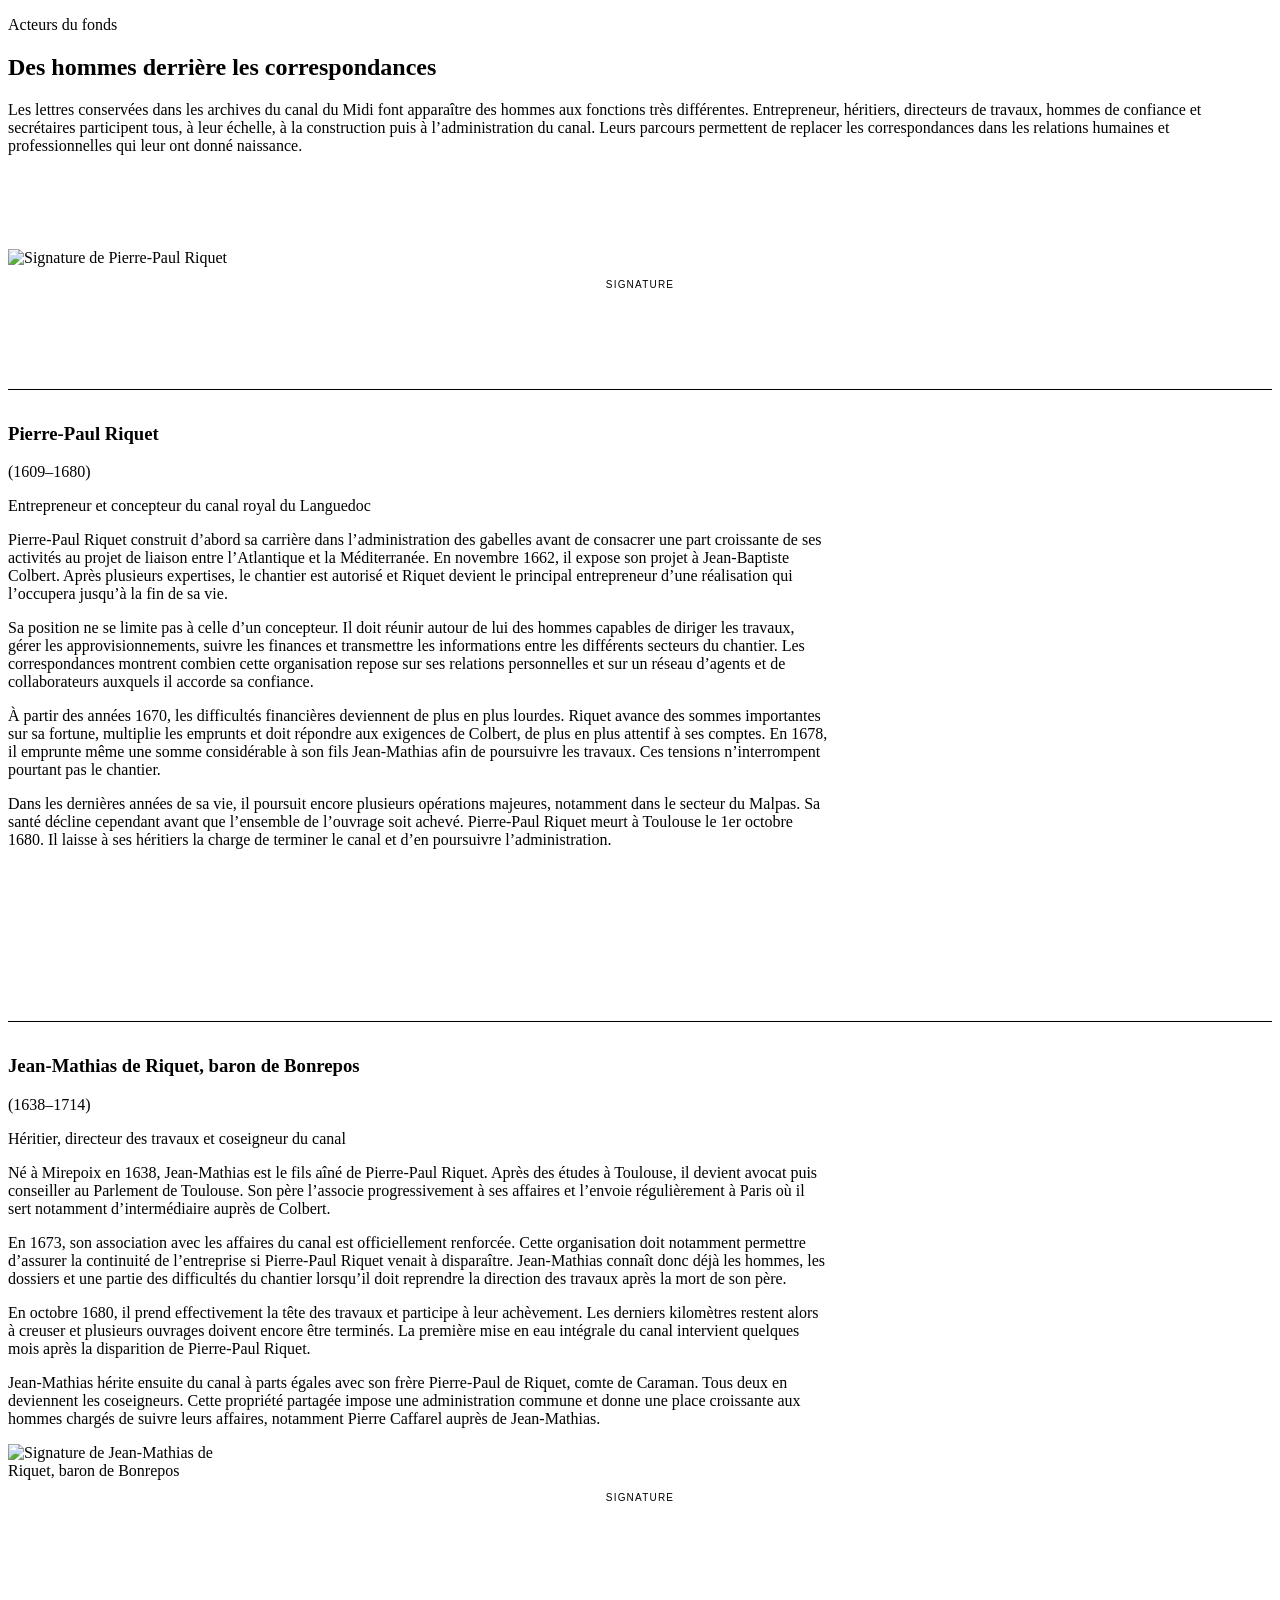
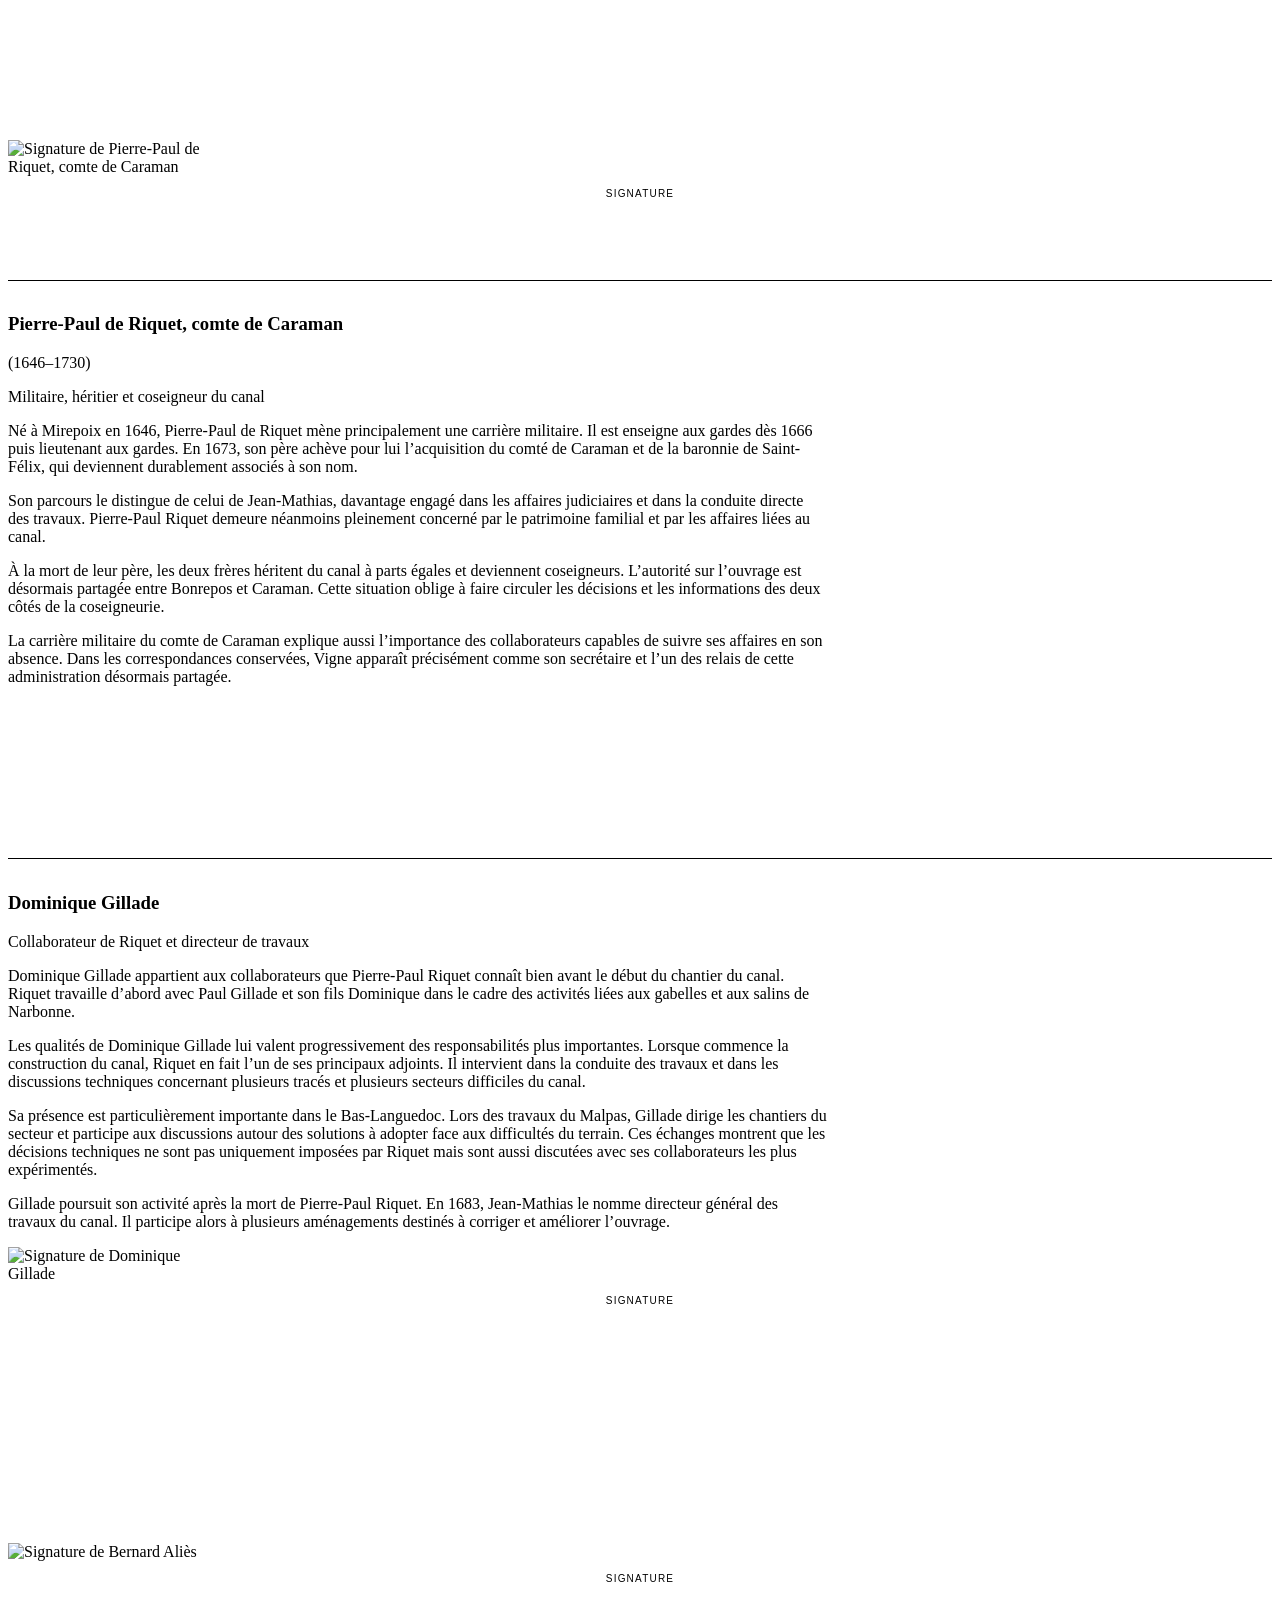
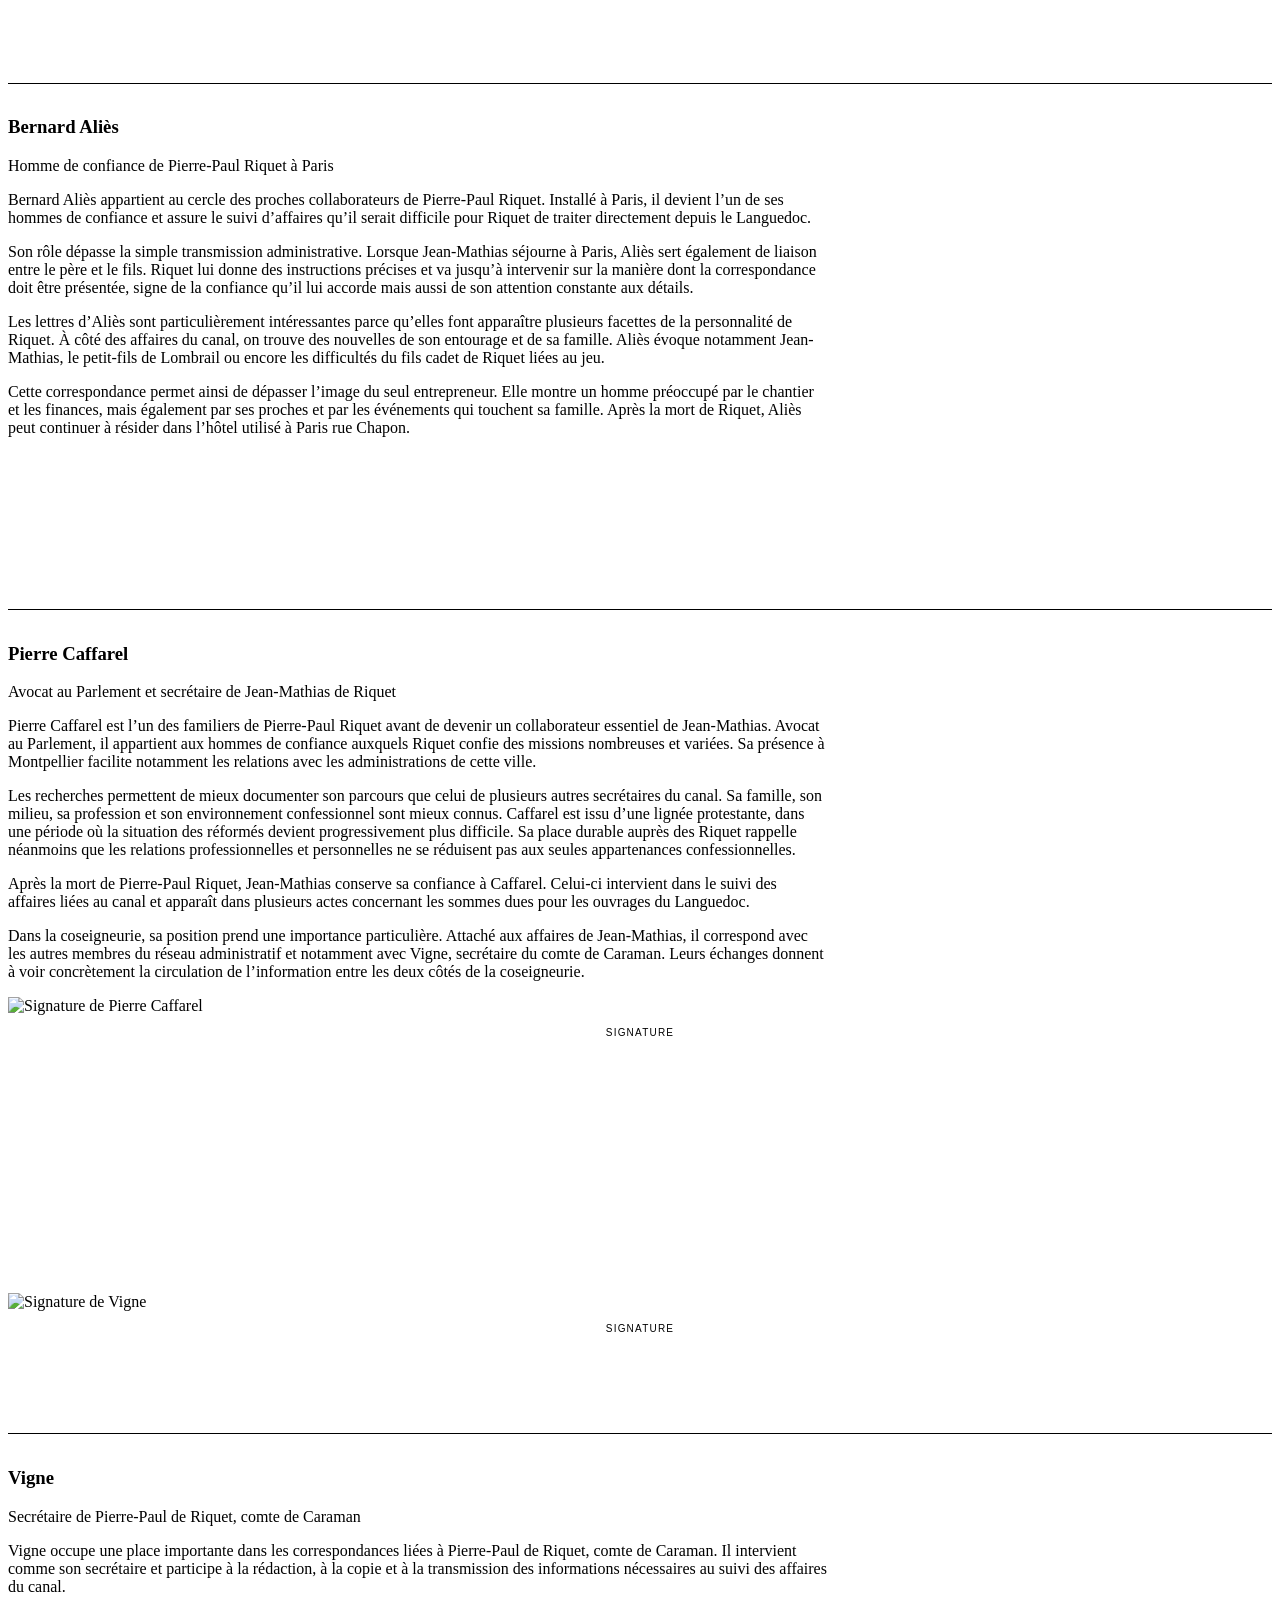
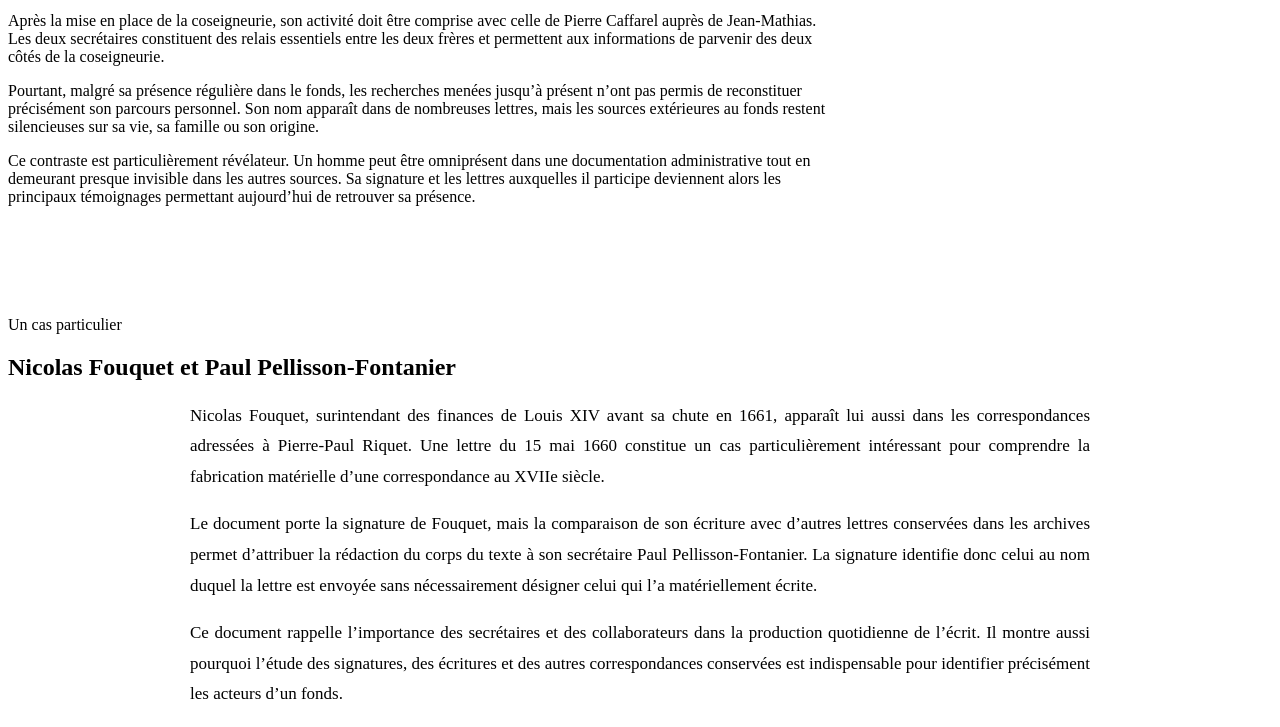
==== commit 5ef9cf87: "acteurs.html" ====
--- a/acteurs.html
+++ b/acteurs.html
@@ -1,1019 +1,591 @@
 <!DOCTYPE html>
 <html lang="fr">
+
 <head>
   <meta charset="UTF-8">
   <meta name="viewport" content="width=device-width, initial-scale=1.0">
 
   <title>Acteurs du fonds — Écrire le canal</title>
 
+  <link rel="stylesheet" href="styles.css">
+  <script src="site.js" defer></script>
+
   <style>
-    :root {
-      --bleu: #29496d;
-      --bleu-fonce: #17324f;
-      --ecru: #f3eee4;
-      --papier: #f8f4eb;
-      --texte: #18334f;
-      --blanc-casse: #f8f4eb;
-    }
-
-    * {
-      box-sizing: border-box;
-    }
-
-    html {
-      scroll-behavior: smooth;
-    }
-
-    body {
-      margin: 0;
-      background: var(--ecru);
-      color: var(--texte);
-      font-family: Georgia, "Times New Roman", serif;
-    }
-
-    /* =====================================================
-       BANDEAU — à garder identique sur toutes les pages
-       ===================================================== */
-
-    .site-header {
-      background: var(--bleu);
-      color: white;
-      text-align: center;
-      padding: 38px 24px 34px;
-    }
-
-    .anniversaire {
-      margin: 0 0 12px;
-      font-family: Arial, Helvetica, sans-serif;
-      font-size: 11px;
-      font-weight: 700;
-      letter-spacing: 2px;
-      text-transform: uppercase;
-    }
-
-    .site-header h1 {
-      margin: 0;
-      font-size: clamp(54px, 6vw, 82px);
-      line-height: .95;
-      font-weight: normal;
-    }
-
-    .site-header .sous-titre {
-      margin: 17px 0 0;
-      font-size: 18px;
-      line-height: 1.4;
-    }
-
-    /* =====================================================
-       MENU
-       ===================================================== */
-
-    nav {
-      background: var(--ecru);
-      border-bottom: 1px solid rgba(24, 51, 79, .18);
-      padding: 19px 25px;
-    }
-
-    nav ul {
-      max-width: 1400px;
-      margin: 0 auto;
-      padding: 0;
-      list-style: none;
-
-      display: flex;
-      justify-content: center;
+    .actor-section .page-inner {
+      padding-top: 78px;
+      padding-bottom: 78px;
+    }
+
+    .actor-section .split {
       align-items: center;
-      gap: 28px;
-      flex-wrap: wrap;
-    }
-
-    nav a {
-      color: var(--texte);
-      text-decoration: none;
-      font-family: Arial, Helvetica, sans-serif;
-      font-size: 14px;
-      line-height: 1.3;
-    }
-
-    nav a:hover {
-      text-decoration: underline;
-      text-underline-offset: 5px;
-    }
-
-    nav a.actif {
-      font-weight: 700;
-      border-bottom: 2px solid var(--texte);
-      padding-bottom: 5px;
-    }
-
-    /* =====================================================
-       INTRODUCTION CENTRÉE
-       ===================================================== */
-
-    .intro {
-      max-width: 1050px;
-      margin: 0 auto;
-      padding: 72px 30px 68px;
-      text-align: center;
-    }
-
-    .intro .rubrique {
-      margin: 0 0 16px;
-      font-family: Arial, Helvetica, sans-serif;
-      font-size: 12px;
-      font-weight: 700;
-      letter-spacing: 2.2px;
-      text-transform: uppercase;
-    }
-
-    .intro h2 {
-      margin: 0 auto;
-      max-width: 900px;
-      font-size: clamp(38px, 4.4vw, 58px);
-      line-height: 1.08;
-      font-weight: normal;
-    }
-
-    .intro p {
+    }
+
+    .actor-section .visual {
+      min-height: 140px;
+    }
+
+    .actor-section .visual img {
+      width: auto;
+      height: auto;
+      max-width: 220px;
+      max-height: 95px;
+      object-fit: contain;
+    }
+
+    .actor-section .identite {
+      padding-top: 14px;
+      border-top: 1px solid currentColor;
+    }
+
+    .actor-section .bio {
       max-width: 820px;
-      margin: 25px auto 0;
-      font-size: 18px;
-      line-height: 1.75;
-    }
-
-    /* =====================================================
-       ACTEURS
-       ===================================================== */
-
-    .acteur {
-      width: 100%;
-    }
-
-    .acteur.ecru {
-      background: var(--ecru);
-      color: var(--texte);
-    }
-
-    .acteur.bleu {
-      background: var(--bleu);
-      color: var(--blanc-casse);
-    }
-
-    .acteur-contenu {
-      width: min(92%, 1450px);
-      margin: 0 auto;
-      padding: 72px 20px 76px;
-
-      display: grid;
-      grid-template-columns: minmax(0, 1.35fr) minmax(230px, .65fr);
-      gap: 80px;
-      align-items: start;
-    }
-
-    /* alternance texte gauche / texte droite */
-
-    .acteur.droite .acteur-contenu {
-      grid-template-columns: minmax(230px, .65fr) minmax(0, 1.35fr);
-    }
-
-    .acteur.droite .documents {
-      grid-column: 1;
-      grid-row: 1;
-    }
-
-    .acteur.droite .notice {
-      grid-column: 2;
-      grid-row: 1;
-    }
-
-    .notice {
-      max-width: 900px;
-    }
-
-    .notice::before {
-      content: "";
-      display: block;
-      width: min(100%, 620px);
-      height: 1px;
-      background: currentColor;
-      opacity: .65;
-      margin-bottom: 22px;
-    }
-
-    .identite {
-      display: flex;
-      align-items: baseline;
-      flex-wrap: wrap;
-      gap: 9px;
-      margin-bottom: 9px;
-    }
-
-    .identite h3 {
-      margin: 0;
-      font-size: clamp(27px, 2.5vw, 35px);
-      line-height: 1.15;
-      font-weight: normal;
-    }
-
-    .dates {
-      font-size: 16px;
-      font-style: italic;
-      opacity: .88;
-    }
-
-    .fonction {
-      margin: 0 0 27px;
-      font-family: Arial, Helvetica, sans-serif;
-      font-size: 17px;
-      line-height: 1.35;
-      font-weight: 700;
-      letter-spacing: .8px;
-      text-transform: uppercase;
-    }
-
-    .bio {
-      font-size: 17px;
-      line-height: 1.78;
-    }
-
-    .bio p {
-      margin: 0 0 19px;
-    }
-
-    .bio p:last-child {
-      margin-bottom: 0;
-    }
-
-    /* =====================================================
-       SIGNATURES / SCEAUX
-       Rien ne s'affiche tant qu'on n'a pas de vraie image
-       ===================================================== */
-
-    .documents {
-      min-height: 120px;
-      display: flex;
-      align-items: flex-start;
-      justify-content: flex-start;
-      gap: 28px;
-      padding-top: 48px;
-    }
-
-    .document {
-      margin: 0;
-      text-align: left;
-    }
-
-    .document img {
-      display: block;
-      object-fit: contain;
-      max-width: 100%;
-    }
-
-    .document.signature img {
-      width: 155px;
-      max-height: 82px;
-    }
-
-    .document.sceau img {
-      width: 70px;
-      height: 70px;
-    }
-
-    .document figcaption {
-      margin-top: 7px;
+    }
+
+    .signature-label {
+      margin-top: 12px;
       font-family: Arial, Helvetica, sans-serif;
       font-size: 10px;
-      letter-spacing: 1px;
+      letter-spacing: 1.2px;
       text-transform: uppercase;
-    }
-
-    /* =====================================================
-       FOOTER
-       ===================================================== */
-
-    footer {
-      background: var(--bleu);
-      color: white;
       text-align: center;
-      padding: 38px 20px;
-      font-family: Arial, Helvetica, sans-serif;
-      font-size: 13px;
-      line-height: 1.6;
-    }
-
-    footer strong {
-      font-family: Georgia, "Times New Roman", serif;
-      font-size: 18px;
-      font-weight: normal;
-    }
-
-    /* =====================================================
-       MOBILE
-       ===================================================== */
+    }
+
+    .focus {
+      max-width: 900px;
+      margin: 0 auto;
+      text-align: justify;
+      font-size: 17px;
+      line-height: 1.8;
+    }
 
     @media (max-width: 850px) {
-
-      .acteur-contenu,
-      .acteur.droite .acteur-contenu {
-        grid-template-columns: 1fr;
-        gap: 28px;
-        padding: 54px 8px 58px;
+      .actor-section .visual {
+        justify-content: flex-start;
       }
 
-      .acteur.droite .notice,
-      .acteur.droite .documents {
-        grid-column: auto;
-        grid-row: auto;
-      }
-
-      .acteur.droite .notice {
-        order: 1;
-      }
-
-      .acteur.droite .documents {
-        order: 2;
-      }
-
-      .documents {
-        padding-top: 0;
-        min-height: 0;
-      }
-
-      nav ul {
-        gap: 15px;
-      }
-
-      .intro {
-        padding-top: 55px;
-        padding-bottom: 50px;
+      .signature-label {
+        text-align: left;
       }
     }
   </style>
 </head>
 
-
 <body>
 
-  <!-- =====================================================
-       EN-TÊTE
-       ===================================================== -->
-
-  <header class="site-header" id="accueil">
-
-    <p class="anniversaire">
-      30 ans de l'inscription du canal du Midi au patrimoine mondial de l'UNESCO
-    </p>
-
-    <h1>Écrire le canal</h1>
-
-    <p class="sous-titre">
-      Lettres, acteurs et administration du canal du Midi au XVIIe siècle
-    </p>
-
-  </header>
-
-
-  <!-- =====================================================
-       MENU IDENTIQUE À CELUI DU SITE
-       ===================================================== -->
-
-  <nav aria-label="Navigation principale">
-    <ul>
-      <li><a href="index.html">Accueil</a></li>
-      <li><a href="index.html#construire">Construire le canal</a></li>
-      <li><a href="index.html#administrer">Administrer le canal</a></li>
-
-      <li>
-        <a class="actif" href="acteurs.html">
-          Acteurs du fonds
-        </a>
-      </li>
-
-      <li><a href="index.html#lettres">Explorer les lettres</a></li>
-      <li><a href="index.html#reseaux">Réseaux de correspondance</a></li>
-      <li><a href="index.html#dechiffrer">À vous de déchiffrer !</a></li>
-      <li><a href="index.html#apropos">À propos</a></li>
-    </ul>
-  </nav>
-
+  <div id="site-header"></div>
 
   <main>
 
-    <!-- ===================================================
-         INTRODUCTION
-         =================================================== -->
-
     <section class="intro">
-
-      <p class="rubrique">
-        Acteurs du fonds
+      <p class="kicker">Acteurs du fonds</p>
+
+      <h2>Des hommes derrière les correspondances</h2>
+
+      <p>
+        Les lettres conservées dans les archives du canal du Midi font apparaître
+        des hommes aux fonctions très différentes. Entrepreneur, héritiers,
+        directeurs de travaux, hommes de confiance et secrétaires participent tous,
+        à leur échelle, à la construction puis à l’administration du canal.
+        Leurs parcours permettent de replacer les correspondances dans les relations
+        humaines et professionnelles qui leur ont donné naissance.
       </p>
-
-      <h2>
-        Des hommes derrière les correspondances
-      </h2>
-
-      <p>
-        Les lettres conservées ne racontent pas seulement la construction
-        du canal. Elles donnent aussi accès aux hommes qui l'ont conçu,
-        financé, administré ou surveillé. Autour de Pierre-Paul Riquet,
-        puis de ses héritiers, se dessine tout un réseau de secrétaires,
-        directeurs de travaux, hommes de confiance et correspondants.
-        Leurs parcours, parfois très bien documentés et parfois presque
-        inconnus, permettent de comprendre comment l'administration
-        quotidienne du canal repose sur la circulation constante de l'écrit.
-      </p>
-
-    </section>
-
-
-    <!-- ===================================================
-         1 — PIERRE-PAUL RIQUET
-         =================================================== -->
-
-    <section class="acteur ecru gauche">
-
-      <div class="acteur-contenu">
-
-        <div class="notice">
-
-          <div class="identite">
-            <h3>Pierre-Paul Riquet</h3>
-            <span class="dates">(1609–1680)</span>
-          </div>
-
-          <p class="fonction">
-            Entrepreneur du canal du Midi
+    </section>
+
+    <section class="page-section section-bleue actor-section" id="riquet">
+      <div class="page-inner">
+
+        <div class="split reverse">
+
+          <div class="visual">
+            <div>
+              <img src="images/acteurs/riquet.png" alt="Signature de Pierre-Paul Riquet">
+              <div class="signature-label">Signature</div>
+            </div>
+          </div>
+
+          <div class="content">
+
+            <div class="identite">
+              <h3>Pierre-Paul Riquet</h3>
+              <span class="dates">(1609–1680)</span>
+            </div>
+
+            <p class="fonction">
+              Entrepreneur et concepteur du canal royal du Languedoc
+            </p>
+
+            <div class="bio">
+
+              <p>
+                Pierre-Paul Riquet construit d’abord sa carrière dans l’administration
+                des gabelles avant de consacrer une part croissante de ses activités
+                au projet de liaison entre l’Atlantique et la Méditerranée. En novembre
+                1662, il expose son projet à Jean-Baptiste Colbert. Après plusieurs
+                expertises, le chantier est autorisé et Riquet devient le principal
+                entrepreneur d’une réalisation qui l’occupera jusqu’à la fin de sa vie.
+              </p>
+
+              <p>
+                Sa position ne se limite pas à celle d’un concepteur. Il doit réunir
+                autour de lui des hommes capables de diriger les travaux, gérer les
+                approvisionnements, suivre les finances et transmettre les informations
+                entre les différents secteurs du chantier. Les correspondances montrent
+                combien cette organisation repose sur ses relations personnelles et sur
+                un réseau d’agents et de collaborateurs auxquels il accorde sa confiance.
+              </p>
+
+              <p>
+                À partir des années 1670, les difficultés financières deviennent de plus
+                en plus lourdes. Riquet avance des sommes importantes sur sa fortune,
+                multiplie les emprunts et doit répondre aux exigences de Colbert, de plus
+                en plus attentif à ses comptes. En 1678, il emprunte même une somme
+                considérable à son fils Jean-Mathias afin de poursuivre les travaux.
+                Ces tensions n’interrompent pourtant pas le chantier.
+              </p>
+
+              <p>
+                Dans les dernières années de sa vie, il poursuit encore plusieurs
+                opérations majeures, notamment dans le secteur du Malpas. Sa santé
+                décline cependant avant que l’ensemble de l’ouvrage soit achevé.
+                Pierre-Paul Riquet meurt à Toulouse le 1er octobre 1680. Il laisse
+                à ses héritiers la charge de terminer le canal et d’en poursuivre
+                l’administration.
+              </p>
+
+            </div>
+
+          </div>
+        </div>
+
+      </div>
+    </section>
+
+    <section class="page-section section-ecru actor-section" id="bonrepos">
+      <div class="page-inner">
+
+        <div class="split">
+
+          <div class="content">
+
+            <div class="identite">
+              <h3>Jean-Mathias de Riquet, baron de Bonrepos</h3>
+              <span class="dates">(1638–1714)</span>
+            </div>
+
+            <p class="fonction">
+              Héritier, directeur des travaux et coseigneur du canal
+            </p>
+
+            <div class="bio">
+
+              <p>
+                Né à Mirepoix en 1638, Jean-Mathias est le fils aîné de Pierre-Paul
+                Riquet. Après des études à Toulouse, il devient avocat puis conseiller
+                au Parlement de Toulouse. Son père l’associe progressivement à ses
+                affaires et l’envoie régulièrement à Paris où il sert notamment
+                d’intermédiaire auprès de Colbert.
+              </p>
+
+              <p>
+                En 1673, son association avec les affaires du canal est officiellement
+                renforcée. Cette organisation doit notamment permettre d’assurer
+                la continuité de l’entreprise si Pierre-Paul Riquet venait à disparaître.
+                Jean-Mathias connaît donc déjà les hommes, les dossiers et une partie
+                des difficultés du chantier lorsqu’il doit reprendre la direction des
+                travaux après la mort de son père.
+              </p>
+
+              <p>
+                En octobre 1680, il prend effectivement la tête des travaux et participe
+                à leur achèvement. Les derniers kilomètres restent alors à creuser et
+                plusieurs ouvrages doivent encore être terminés. La première mise en
+                eau intégrale du canal intervient quelques mois après la disparition
+                de Pierre-Paul Riquet.
+              </p>
+
+              <p>
+                Jean-Mathias hérite ensuite du canal à parts égales avec son frère
+                Pierre-Paul de Riquet, comte de Caraman. Tous deux en deviennent
+                les coseigneurs. Cette propriété partagée impose une administration
+                commune et donne une place croissante aux hommes chargés de suivre
+                leurs affaires, notamment Pierre Caffarel auprès de Jean-Mathias.
+              </p>
+
+            </div>
+
+          </div>
+
+          <div class="visual">
+            <div>
+              <img src="images/acteurs/bonrepos.png" alt="Signature de Jean-Mathias de Riquet, baron de Bonrepos">
+              <div class="signature-label">Signature</div>
+            </div>
+          </div>
+
+        </div>
+
+      </div>
+    </section>
+
+    <section class="page-section section-bleue actor-section" id="caraman">
+      <div class="page-inner">
+
+        <div class="split reverse">
+
+          <div class="visual">
+            <div>
+              <img src="images/acteurs/caraman.png" alt="Signature de Pierre-Paul de Riquet, comte de Caraman">
+              <div class="signature-label">Signature</div>
+            </div>
+          </div>
+
+          <div class="content">
+
+            <div class="identite">
+              <h3>Pierre-Paul de Riquet, comte de Caraman</h3>
+              <span class="dates">(1646–1730)</span>
+            </div>
+
+            <p class="fonction">
+              Militaire, héritier et coseigneur du canal
+            </p>
+
+            <div class="bio">
+
+              <p>
+                Né à Mirepoix en 1646, Pierre-Paul de Riquet mène principalement
+                une carrière militaire. Il est enseigne aux gardes dès 1666 puis
+                lieutenant aux gardes. En 1673, son père achève pour lui l’acquisition
+                du comté de Caraman et de la baronnie de Saint-Félix, qui deviennent
+                durablement associés à son nom.
+              </p>
+
+              <p>
+                Son parcours le distingue de celui de Jean-Mathias, davantage engagé
+                dans les affaires judiciaires et dans la conduite directe des travaux.
+                Pierre-Paul Riquet demeure néanmoins pleinement concerné par le
+                patrimoine familial et par les affaires liées au canal.
+              </p>
+
+              <p>
+                À la mort de leur père, les deux frères héritent du canal à parts égales
+                et deviennent coseigneurs. L’autorité sur l’ouvrage est désormais
+                partagée entre Bonrepos et Caraman. Cette situation oblige à faire
+                circuler les décisions et les informations des deux côtés de la
+                coseigneurie.
+              </p>
+
+              <p>
+                La carrière militaire du comte de Caraman explique aussi l’importance
+                des collaborateurs capables de suivre ses affaires en son absence.
+                Dans les correspondances conservées, Vigne apparaît précisément
+                comme son secrétaire et l’un des relais de cette administration
+                désormais partagée.
+              </p>
+
+            </div>
+
+          </div>
+        </div>
+
+      </div>
+    </section>
+
+    <section class="page-section section-ecru actor-section" id="gillade">
+      <div class="page-inner">
+
+        <div class="split">
+
+          <div class="content">
+
+            <div class="identite">
+              <h3>Dominique Gillade</h3>
+            </div>
+
+            <p class="fonction">
+              Collaborateur de Riquet et directeur de travaux
+            </p>
+
+            <div class="bio">
+
+              <p>
+                Dominique Gillade appartient aux collaborateurs que Pierre-Paul Riquet
+                connaît bien avant le début du chantier du canal. Riquet travaille
+                d’abord avec Paul Gillade et son fils Dominique dans le cadre des
+                activités liées aux gabelles et aux salins de Narbonne.
+              </p>
+
+              <p>
+                Les qualités de Dominique Gillade lui valent progressivement des
+                responsabilités plus importantes. Lorsque commence la construction
+                du canal, Riquet en fait l’un de ses principaux adjoints. Il intervient
+                dans la conduite des travaux et dans les discussions techniques
+                concernant plusieurs tracés et plusieurs secteurs difficiles du canal.
+              </p>
+
+              <p>
+                Sa présence est particulièrement importante dans le Bas-Languedoc.
+                Lors des travaux du Malpas, Gillade dirige les chantiers du secteur
+                et participe aux discussions autour des solutions à adopter face aux
+                difficultés du terrain. Ces échanges montrent que les décisions
+                techniques ne sont pas uniquement imposées par Riquet mais sont aussi
+                discutées avec ses collaborateurs les plus expérimentés.
+              </p>
+
+              <p>
+                Gillade poursuit son activité après la mort de Pierre-Paul Riquet.
+                En 1683, Jean-Mathias le nomme directeur général des travaux du canal.
+                Il participe alors à plusieurs aménagements destinés à corriger et
+                améliorer l’ouvrage.
+              </p>
+
+            </div>
+
+          </div>
+
+          <div class="visual">
+            <div>
+              <img src="images/acteurs/gillade.png" alt="Signature de Dominique Gillade">
+              <div class="signature-label">Signature</div>
+            </div>
+          </div>
+
+        </div>
+
+      </div>
+    </section>
+
+    <section class="page-section section-bleue actor-section" id="alies">
+      <div class="page-inner">
+
+        <div class="split reverse">
+
+          <div class="visual">
+            <div>
+              <img src="images/acteurs/alies.png" alt="Signature de Bernard Aliès">
+              <div class="signature-label">Signature</div>
+            </div>
+          </div>
+
+          <div class="content">
+
+            <div class="identite">
+              <h3>Bernard Aliès</h3>
+            </div>
+
+            <p class="fonction">
+              Homme de confiance de Pierre-Paul Riquet à Paris
+            </p>
+
+            <div class="bio">
+
+              <p>
+                Bernard Aliès appartient au cercle des proches collaborateurs de
+                Pierre-Paul Riquet. Installé à Paris, il devient l’un de ses hommes
+                de confiance et assure le suivi d’affaires qu’il serait difficile
+                pour Riquet de traiter directement depuis le Languedoc.
+              </p>
+
+              <p>
+                Son rôle dépasse la simple transmission administrative. Lorsque
+                Jean-Mathias séjourne à Paris, Aliès sert également de liaison entre
+                le père et le fils. Riquet lui donne des instructions précises et va
+                jusqu’à intervenir sur la manière dont la correspondance doit être
+                présentée, signe de la confiance qu’il lui accorde mais aussi de son
+                attention constante aux détails.
+              </p>
+
+              <p>
+                Les lettres d’Aliès sont particulièrement intéressantes parce qu’elles
+                font apparaître plusieurs facettes de la personnalité de Riquet.
+                À côté des affaires du canal, on trouve des nouvelles de son entourage
+                et de sa famille. Aliès évoque notamment Jean-Mathias, le petit-fils
+                de Lombrail ou encore les difficultés du fils cadet de Riquet liées
+                au jeu.
+              </p>
+
+              <p>
+                Cette correspondance permet ainsi de dépasser l’image du seul
+                entrepreneur. Elle montre un homme préoccupé par le chantier et
+                les finances, mais également par ses proches et par les événements
+                qui touchent sa famille. Après la mort de Riquet, Aliès peut continuer
+                à résider dans l’hôtel utilisé à Paris rue Chapon.
+              </p>
+
+            </div>
+
+          </div>
+        </div>
+
+      </div>
+    </section>
+
+    <section class="page-section section-ecru actor-section" id="caffarel">
+      <div class="page-inner">
+
+        <div class="split">
+
+          <div class="content">
+
+            <div class="identite">
+              <h3>Pierre Caffarel</h3>
+            </div>
+
+            <p class="fonction">
+              Avocat au Parlement et secrétaire de Jean-Mathias de Riquet
+            </p>
+
+            <div class="bio">
+
+              <p>
+                Pierre Caffarel est l’un des familiers de Pierre-Paul Riquet avant
+                de devenir un collaborateur essentiel de Jean-Mathias. Avocat au
+                Parlement, il appartient aux hommes de confiance auxquels Riquet
+                confie des missions nombreuses et variées. Sa présence à Montpellier
+                facilite notamment les relations avec les administrations de cette ville.
+              </p>
+
+              <p>
+                Les recherches permettent de mieux documenter son parcours que celui
+                de plusieurs autres secrétaires du canal. Sa famille, son milieu,
+                sa profession et son environnement confessionnel sont mieux connus.
+                Caffarel est issu d’une lignée protestante, dans une période où la
+                situation des réformés devient progressivement plus difficile.
+                Sa place durable auprès des Riquet rappelle néanmoins que les relations
+                professionnelles et personnelles ne se réduisent pas aux seules
+                appartenances confessionnelles.
+              </p>
+
+              <p>
+                Après la mort de Pierre-Paul Riquet, Jean-Mathias conserve sa confiance
+                à Caffarel. Celui-ci intervient dans le suivi des affaires liées au canal
+                et apparaît dans plusieurs actes concernant les sommes dues pour les
+                ouvrages du Languedoc.
+              </p>
+
+              <p>
+                Dans la coseigneurie, sa position prend une importance particulière.
+                Attaché aux affaires de Jean-Mathias, il correspond avec les autres
+                membres du réseau administratif et notamment avec Vigne, secrétaire
+                du comte de Caraman. Leurs échanges donnent à voir concrètement
+                la circulation de l’information entre les deux côtés de la coseigneurie.
+              </p>
+
+            </div>
+
+          </div>
+
+          <div class="visual">
+            <div>
+              <img src="images/acteurs/caffarel.png" alt="Signature de Pierre Caffarel">
+              <div class="signature-label">Signature</div>
+            </div>
+          </div>
+
+        </div>
+
+      </div>
+    </section>
+
+    <section class="page-section section-bleue actor-section" id="vigne">
+      <div class="page-inner">
+
+        <div class="split reverse">
+
+          <div class="visual">
+            <div>
+              <img src="images/acteurs/vignes.png" alt="Signature de Vigne">
+              <div class="signature-label">Signature</div>
+            </div>
+          </div>
+
+          <div class="content">
+
+            <div class="identite">
+              <h3>Vigne</h3>
+            </div>
+
+            <p class="fonction">
+              Secrétaire de Pierre-Paul de Riquet, comte de Caraman
+            </p>
+
+            <div class="bio">
+
+              <p>
+                Vigne occupe une place importante dans les correspondances liées
+                à Pierre-Paul de Riquet, comte de Caraman. Il intervient comme son
+                secrétaire et participe à la rédaction, à la copie et à la transmission
+                des informations nécessaires au suivi des affaires du canal.
+              </p>
+
+              <p>
+                Après la mise en place de la coseigneurie, son activité doit être
+                comprise avec celle de Pierre Caffarel auprès de Jean-Mathias.
+                Les deux secrétaires constituent des relais essentiels entre les deux
+                frères et permettent aux informations de parvenir des deux côtés
+                de la coseigneurie.
+              </p>
+
+              <p>
+                Pourtant, malgré sa présence régulière dans le fonds, les recherches
+                menées jusqu’à présent n’ont pas permis de reconstituer précisément
+                son parcours personnel. Son nom apparaît dans de nombreuses lettres,
+                mais les sources extérieures au fonds restent silencieuses sur sa vie,
+                sa famille ou son origine.
+              </p>
+
+              <p>
+                Ce contraste est particulièrement révélateur. Un homme peut être
+                omniprésent dans une documentation administrative tout en demeurant
+                presque invisible dans les autres sources. Sa signature et les lettres
+                auxquelles il participe deviennent alors les principaux témoignages
+                permettant aujourd’hui de retrouver sa présence.
+              </p>
+
+            </div>
+
+          </div>
+        </div>
+
+      </div>
+    </section>
+
+    <section class="page-section section-ecru">
+      <div class="page-inner">
+
+        <p class="section-subtitle">Un cas particulier</p>
+
+        <h2 class="section-title">
+          Nicolas Fouquet et Paul Pellisson-Fontanier
+        </h2>
+
+        <div class="focus">
+
+          <p>
+            Nicolas Fouquet, surintendant des finances de Louis XIV avant sa chute
+            en 1661, apparaît lui aussi dans les correspondances adressées à
+            Pierre-Paul Riquet. Une lettre du 15 mai 1660 constitue un cas
+            particulièrement intéressant pour comprendre la fabrication matérielle
+            d’une correspondance au XVIIe siècle.
           </p>
 
-          <div class="bio">
-
-            <p>
-              Pierre-Paul Riquet occupe une position singulière dans
-              l'ensemble des correspondances étudiées. Jusqu'à sa mort
-              en 1680, il en constitue le principal destinataire. Les lettres
-              qui lui sont adressées donnent à voir la diversité du réseau
-              sur lequel il s'appuie : agents des différents départements
-              du canal, ingénieurs, financiers, entrepreneurs, représentants
-              du pouvoir royal, mais aussi membres de sa famille et hommes
-              de confiance.
-            </p>
-
-            <p>
-              Avant même la construction du canal, Riquet a développé
-              une importante expérience dans l'administration des gabelles.
-              Les hommes qu'il rencontre dans ce cadre forment en partie
-              le premier noyau de ses collaborateurs. Lorsque les travaux
-              du canal commencent, cette organisation se transforme en
-              un véritable réseau administratif destiné à coordonner un
-              chantier immense, réparti entre plusieurs territoires.
-            </p>
-
-            <p>
-              Son entreprise repose cependant sur un équilibre financier
-              fragile. Riquet engage une part considérable de sa fortune
-              personnelle et utilise les ressources et les réseaux de crédit
-              dont il dispose pour maintenir les travaux. Au cours des années
-              1670, les difficultés s'accumulent : retards de paiement,
-              dépenses imprévues et désaccords avec Colbert fragilisent
-              progressivement sa position. La réalisation du canal dépend
-              alors autant de sa capacité à trouver des financements que
-              de la conduite technique des ouvrages.
-            </p>
-
-            <p>
-              Malgré ces difficultés, Riquet poursuit le chantier jusqu'aux
-              dernières semaines de sa vie. En 1679, il fait notamment
-              réaliser le tunnel du Malpas, malgré les réserves exprimées
-              autour de lui. Il meurt à Toulouse le 1er octobre 1680,
-              quelques mois seulement avant la première navigation sur
-              l'ensemble du canal. La continuité de l'entreprise avait
-              cependant été préparée : son fils aîné, Jean-Mathias,
-              était déjà associé à ses affaires et devait prendre la suite.
-            </p>
-
-          </div>
-        </div>
-
-
-        <div class="documents">
-
-          <!--
-          QUAND NOUS AURONS LES VRAIES IMAGES :
-
-          <figure class="document signature">
-            <img src="images/acteurs/riquet-signature.jpg"
-                 alt="Signature de Pierre-Paul Riquet">
-            <figcaption>Signature</figcaption>
-          </figure>
-
-          <figure class="document sceau">
-            <img src="images/acteurs/riquet-sceau.jpg"
-                 alt="Sceau de Pierre-Paul Riquet">
-            <figcaption>Sceau</figcaption>
-          </figure>
-          -->
-
-        </div>
-
-      </div>
-    </section>
-
-
-    <!-- ===================================================
-         2 — JEAN-MATHIAS
-         =================================================== -->
-
-    <section class="acteur bleu droite">
-
-      <div class="acteur-contenu">
-
-        <div class="documents">
-          <!-- vraies images plus tard -->
-        </div>
-
-        <div class="notice">
-
-          <div class="identite">
-            <h3>Jean-Mathias de Riquet</h3>
-            <span class="dates">(1638–1714)</span>
-          </div>
-
-          <p class="fonction">
-            Président à mortier au Parlement de Toulouse · Coseigneur du canal
+          <p>
+            Le document porte la signature de Fouquet, mais la comparaison de son
+            écriture avec d’autres lettres conservées dans les archives permet
+            d’attribuer la rédaction du corps du texte à son secrétaire
+            Paul Pellisson-Fontanier. La signature identifie donc celui au nom
+            duquel la lettre est envoyée sans nécessairement désigner celui qui
+            l’a matériellement écrite.
           </p>
 
-          <div class="bio">
-
-            <p>
-              Fils aîné de Pierre-Paul Riquet, Jean-Mathias est préparé
-              progressivement à prendre une place dans les affaires familiales.
-              Après des études à Toulouse, il devient avocat puis conseiller
-              au Parlement de Toulouse. Son père l'émancipe en 1667 et
-              commence à l'associer de plus en plus étroitement au projet
-              du canal.
-            </p>
-
-            <p>
-              À partir de 1669, Jean-Mathias effectue notamment plusieurs
-              séjours à Paris. Il y sert de relais entre son père et Colbert,
-              alors que les décisions administratives et financières prises
-              dans la capitale sont essentielles à la poursuite du chantier.
-              En 1673, son association avec les affaires du canal est
-              officiellement renforcée. Cette organisation doit également
-              garantir la continuité de l'entreprise au cas où Pierre-Paul
-              Riquet viendrait à disparaître.
-            </p>
-
-            <p>
-              Sa position dépasse pourtant largement celle d'un simple
-              héritier. Jean-Mathias poursuit parallèlement une carrière
-              dans les institutions royales et parlementaires. Il devient
-              maître des requêtes en 1674 et accède ensuite à d'importantes
-              fonctions au Parlement de Toulouse. Ces responsabilités
-              expliquent en partie que l'administration quotidienne du canal
-              ne puisse reposer uniquement sur lui.
-            </p>
-
-            <p>
-              Lorsque Pierre-Paul Riquet meurt en octobre 1680,
-              Jean-Mathias prend la direction des travaux et participe à
-              leur achèvement. Il dirige ensuite l'exploitation du canal.
-              Les correspondances postérieures à 1680 témoignent ainsi
-              d'une transformation importante : les héritiers demeurent
-              à la tête de l'entreprise, mais ils s'appuient davantage
-              encore sur leurs secrétaires, agents et directeurs pour
-              assurer la continuité quotidienne de l'administration.
-            </p>
-
-          </div>
-        </div>
-
-      </div>
-    </section>
-
-
-    <!-- ===================================================
-         3 — COMTE DE CARAMAN
-         =================================================== -->
-
-    <section class="acteur ecru gauche">
-
-      <div class="acteur-contenu">
-
-        <div class="notice">
-
-          <div class="identite">
-            <h3>Pierre-Paul de Riquet, comte de Caraman</h3>
-            <span class="dates">(1646–1730)</span>
-          </div>
-
-          <p class="fonction">
-            Militaire · Coseigneur du canal
+          <p>
+            Ce document rappelle l’importance des secrétaires et des collaborateurs
+            dans la production quotidienne de l’écrit. Il montre aussi pourquoi
+            l’étude des signatures, des écritures et des autres correspondances
+            conservées est indispensable pour identifier précisément les acteurs
+            d’un fonds.
           </p>
 
-          <div class="bio">
-
-            <p>
-              Second fils de Pierre-Paul Riquet, Pierre-Paul de Riquet
-              suit un parcours très différent de celui de son frère
-              Jean-Mathias. Il choisit principalement la carrière militaire.
-              Son père contribue néanmoins à renforcer sa position sociale
-              et patrimoniale en faisant notamment l'acquisition, à son
-              bénéfice, du comté de Caraman et de la baronnie de Saint-Félix.
-            </p>
-
-            <p>
-              À la mort de leur père, les deux frères deviennent
-              coseigneurs du canal. Cette gestion partagée constitue
-              l'un des principaux changements observables dans les
-              correspondances après 1680. Jean-Mathias est fortement
-              mobilisé par sa carrière parlementaire tandis que le comte
-              de Caraman poursuit ses fonctions militaires. L'administration
-              de l'ouvrage doit donc reposer sur des intermédiaires capables
-              de transmettre les décisions et de suivre les affaires
-              quotidiennes.
-            </p>
-
-            <p>
-              C'est dans ce contexte que les secrétaires prennent une
-              importance considérable. Les nombreuses copies et lettres
-              liées au comte de Caraman montrent notamment la place de
-              son secrétaire Vigne. L'étude de ces documents permet ainsi
-              de dépasser la seule histoire des propriétaires du canal :
-              derrière eux se trouve tout un personnel de l'écrit sans
-              lequel cette administration à distance aurait difficilement
-              pu fonctionner.
-            </p>
-
-          </div>
-        </div>
-
-        <div class="documents">
-          <!-- vraies images plus tard -->
-        </div>
-
-      </div>
-    </section>
-
-
-    <!-- ===================================================
-         4 — DOMINIQUE GILLADE
-         =================================================== -->
-
-    <section class="acteur bleu droite">
-
-      <div class="acteur-contenu">
-
-        <div class="documents">
-
-          <!--
-          Nous avons déjà la lettre du 3 juin 1684.
-          Quand la signature sera découpée :
-
-          <figure class="document signature">
-            <img src="images/acteurs/gillade-signature.jpg"
-                 alt="Signature de Dominique Gillade">
-            <figcaption>Signature</figcaption>
-          </figure>
-          -->
-
-        </div>
-
-        <div class="notice">
-
-          <div class="identite">
-            <h3>Dominique Gillade</h3>
-            <span class="dates">(1633–1696)</span>
-          </div>
-
-          <p class="fonction">
-            Directeur des travaux du canal
-          </p>
-
-          <div class="bio">
-
-            <p>
-              Originaire de Narbonne, Dominique Gillade appartient au
-              groupe des collaborateurs de longue durée de Pierre-Paul
-              Riquet. Leur relation précède la construction du canal :
-              Gillade travaille déjà dans l'environnement des gabelles
-              et des salins du Narbonnais. Cette expérience lui permet
-              d'intégrer progressivement le cercle des hommes sur lesquels
-              Riquet s'appuie pour conduire ses différentes entreprises.
-            </p>
-
-            <p>
-              Gillade apparaît sur le chantier du canal dès 1668.
-              Ses responsabilités augmentent rapidement. En 1671,
-              il partage le contrôle général des travaux avec Contigny.
-              À la fin des années 1670, il intervient notamment dans
-              le Minervois et participe aux discussions techniques
-              concernant plusieurs secteurs difficiles du tracé.
-            </p>
-
-            <p>
-              Son importance ne s'arrête pas avec la mort de Pierre-Paul
-              Riquet. Jean-Mathias continue à lui accorder sa confiance
-              et Gillade prend une place majeure dans la direction des
-              travaux. À partir du milieu des années 1680, il participe
-              notamment aux ouvrages correctifs réalisés après les
-              observations de Vauban : ponts-aqueducs, modifications
-              hydrauliques et interventions sur le système d'alimentation.
-            </p>
-
-            <p>
-              Son parcours constitue donc un remarquable exemple de
-              continuité administrative et technique. Présent avant le
-              chantier, acteur de sa construction puis encore responsable
-              après la disparition de Riquet, Gillade relie plusieurs
-              périodes de l'histoire du canal qui sont parfois étudiées
-              séparément.
-            </p>
-
-          </div>
-        </div>
-
-      </div>
-    </section>
-
-
-    <!-- ===================================================
-         5 — BERNARD ALIÈS
-         =================================================== -->
-
-    <section class="acteur ecru gauche">
-
-      <div class="acteur-contenu">
-
-        <div class="notice">
-
-          <div class="identite">
-            <h3>Bernard Aliès</h3>
-          </div>
-
-          <p class="fonction">
-            Homme de confiance de Pierre-Paul Riquet
-          </p>
-
-          <div class="bio">
-
-            <p>
-              Bernard Aliès appartient au cercle des proches de
-              Pierre-Paul Riquet. Sa fonction ne se réduit pas à un
-              poste administratif précisément défini : il agit surtout
-              comme homme de confiance et comme intermédiaire, notamment
-              lorsque certaines affaires doivent être suivies à Paris.
-              Cette position particulière explique le ton parfois très
-              personnel des échanges qui le concernent.
-            </p>
-
-            <p>
-              Une correspondance conservée aux Archives départementales
-              de la Haute-Garonne, écrite depuis Paris en novembre 1678,
-              montre la variété des informations qu'il transmet à Riquet :
-              avancement des affaires, nouvelles de Jean-Mathias,
-              informations concernant des membres de la famille et
-              événements de la vie privée. Aliès se situe ainsi à la
-              frontière de plusieurs réseaux : famille, administration
-              et affaires.
-            </p>
-
-            <p>
-              Riquet lui confie également des missions suffisamment
-              importantes pour lui donner des consignes précises sur
-              sa correspondance. À l'été 1680, alors que son état de
-              santé se dégrade, Riquet donne procuration à Jean-Mathias
-              afin que celui-ci puisse suivre les affaires traitées à
-              Paris par Aliès.
-            </p>
-
-            <p>
-              Après la mort de Riquet, Aliès conserve encore une place
-              dans l'environnement familial. Son cas rappelle que le
-              fonctionnement du canal ne repose pas uniquement sur une
-              hiérarchie administrative formelle : les liens personnels,
-              la confiance et la fidélité jouent également un rôle
-              déterminant dans la circulation de l'information.
-            </p>
-
-          </div>
-        </div>
-
-        <div class="documents">
-          <!-- lettre Aliès du 20 juillet 1689 déjà fournie -->
-        </div>
-
-      </div>
-    </section>
-
-
-    <!-- ===================================================
-         6 — PIERRE CAFFAREL
-         =================================================== -->
-
-    <section class="acteur bleu droite">
-
-      <div class="acteur-contenu">
-
-        <div class="documents">
-          <!-- vraies images plus tard -->
-        </div>
-
-        <div class="notice">
-
-          <div class="identite">
-            <h3>Pierre Caffarel</h3>
-          </div>
-
-          <p class="fonction">
-            Avocat au Parlement · Secrétaire de la famille Riquet
-          </p>
-
-          <div class="bio">
-
-            <p>
-              Avocat au Parlement, Pierre Caffarel appartient lui aussi
-              au cercle des hommes de confiance de la famille Riquet.
-              Il est d'abord secrétaire particulier de Pierre-Paul Riquet,
-              avant de poursuivre son activité auprès de Jean-Mathias.
-              Sa présence régulière dans les actes et les correspondances
-              témoigne de la diversité des tâches qui peuvent être confiées
-              à un secrétaire au XVIIe siècle.
-            </p>
-
-            <p>
-              Caffarel apparaît notamment comme témoin dans de nombreux
-              actes notariés. Sa proximité avec Riquet ne relève donc pas
-              uniquement du travail de copie ou de rédaction des lettres :
-              il accompagne également certaines opérations juridiques,
-              administratives et financières. Sa résidence et ses relations
-              facilitent en outre les contacts de Riquet avec les
-              administrations du Bas-Languedoc.
-            </p>
-
-            <p>
-              Après 1680, son rôle reste important auprès de Jean-Mathias.
-              Cette continuité illustre bien l'évolution du gouvernement
-              du canal : les propriétaires changent, mais une partie des
-              hommes qui maîtrisent les dossiers, les procédures et les
-              habitudes administratives demeure en place.
-            </p>
-
-            <p>
-              Contrairement à Vigne, autre secrétaire très présent dans
-              les correspondances, Caffarel a laissé davantage de traces
-              permettant de reconstituer son parcours. Les recherches
-              apportent notamment des éléments sur sa famille, son origine,
-              sa profession et son environnement confessionnel. Cette
-              différence souligne combien l'identification des acteurs
-              dépend directement des sources qui ont été conservées.
-            </p>
-
-          </div>
-        </div>
-
-      </div>
-    </section>
-
-
-    <!-- ===================================================
-         7 — VIGNE
-         =================================================== -->
-
-    <section class="acteur ecru gauche">
-
-      <div class="acteur-contenu">
-
-        <div class="notice">
-
-          <div class="identite">
-            <h3>Vigne</h3>
-          </div>
-
-          <p class="fonction">
-            Secrétaire de Pierre-Paul de Riquet, comte de Caraman
-          </p>
-
-          <div class="bio">
-
-            <p>
-              Vigne occupe une place paradoxale dans les archives du
-              canal du Midi. Son nom revient dans de nombreuses
-              correspondances postérieures à la mort de Pierre-Paul
-              Riquet, mais sa trajectoire personnelle demeure presque
-              entièrement inconnue. Les recherches consacrées au canal
-              n'ont pour l'instant permis d'établir que peu d'éléments
-              au-delà de son nom et de sa fonction.
-            </p>
-
-            <p>
-              Cette absence d'informations contraste fortement avec son
-              importance documentaire. Vigne est le secrétaire de
-              Pierre-Paul de Riquet, comte de Caraman. Or, après 1680,
-              les secrétaires deviennent des acteurs essentiels de
-              l'administration du canal. Les deux héritiers de Riquet
-              exercent parallèlement d'autres fonctions — parlementaires
-              pour Jean-Mathias, militaires pour son frère — et ne peuvent
-              assurer seuls le suivi quotidien d'une administration
-              répartie sur un vaste territoire.
-            </p>
-
-            <p>
-              Les secrétaires rédigent alors des lettres, produisent des
-              copies, transmettent les instructions et assurent le lien
-              entre les propriétaires, les directeurs de travaux et les
-              agents locaux. À travers les documents qu'il produit ou
-              recopie, Vigne apparaît ainsi comme un véritable relais
-              de l'autorité du comte de Caraman.
-            </p>
-
-            <p>
-              Le cas de Vigne est particulièrement révélateur des limites
-              de la recherche archivistique. Un individu peut être très
-              présent dans un fonds, laisser de nombreuses traces écrites,
-              et pourtant demeurer presque invisible en dehors de ces
-              documents. Plutôt que de masquer ce silence, sa notice
-              permet de montrer ce que les archives rendent possible,
-              mais également ce qu'elles ne permettent pas toujours de
-              restituer.
-            </p>
-
-          </div>
-        </div>
-
-        <div class="documents">
-          <!-- signature de Vigne à rechercher -->
-        </div>
-
-      </div>
-    </section>
-
-
-    <!-- ===================================================
-         8 — FOUQUET / PELLISSON
-         =================================================== -->
-
-    <section class="acteur bleu droite">
-
-      <div class="acteur-contenu">
-
-        <div class="documents">
-          <!-- signature Fouquet à intégrer plus tard -->
-        </div>
-
-        <div class="notice">
-
-          <div class="identite">
-            <h3>Nicolas Fouquet &amp; Paul Pellisson-Fontanier</h3>
-          </div>
-
-          <p class="fonction">
-            Signataire et secrétaire-rédacteur
-          </p>
-
-          <div class="bio">
-
-            <p>
-              Une lettre datée du 15 mai 1660 constitue l'un des cas
-              les plus intéressants rencontrés lors de l'identification
-              des producteurs. Le document est associé à Nicolas Fouquet
-              et porte sa signature. Pourtant, l'étude de l'écriture montre
-              que le texte de la lettre n'a probablement pas été rédigé
-              de sa propre main.
-            </p>
-
-            <p>
-              La comparaison avec d'autres correspondances conservées
-              dans le fonds ancien thématique permet d'attribuer la
-              rédaction à Paul Pellisson-Fontanier, alors secrétaire de
-              Fouquet. Plusieurs lettres adressées à Riquet en 1660
-              présentent en effet les mêmes caractéristiques graphiques.
-              Le croisement des documents permet ainsi de distinguer
-              celui qui signe la lettre de celui qui l'a matériellement
-              rédigée.
-            </p>
-
-            <p>
-              Ce cas rappelle une caractéristique essentielle de la
-              correspondance administrative d'Ancien Régime :
-              l'auteur d'une lettre, son rédacteur et son signataire
-              ne sont pas nécessairement une seule et même personne.
-              Les secrétaires peuvent préparer les textes, recopier
-              les décisions et mettre en forme une correspondance
-              que le supérieur valide ensuite par sa signature.
-            </p>
-
-            <p>
-              La lettre Fouquet-Pellisson permet ainsi de montrer
-              concrètement la méthode utilisée pour travailler sur
-              le fonds. L'identification ne repose pas uniquement
-              sur les noms inscrits dans les documents : elle passe
-              aussi par l'observation des écritures, des signatures,
-              des sceaux et par la comparaison avec d'autres sources.
-            </p>
-
-          </div>
         </div>
 
       </div>
@@ -1021,12 +593,7 @@
 
   </main>
 
-
-  <footer>
-    <strong>Écrire le canal</strong><br>
-    Correspondances et administration du canal du Midi au XVIIe siècle<br>
-    Archives du canal du Midi · Voies navigables de France
-  </footer>
+  <div id="site-footer"></div>
 
 </body>
 </html>
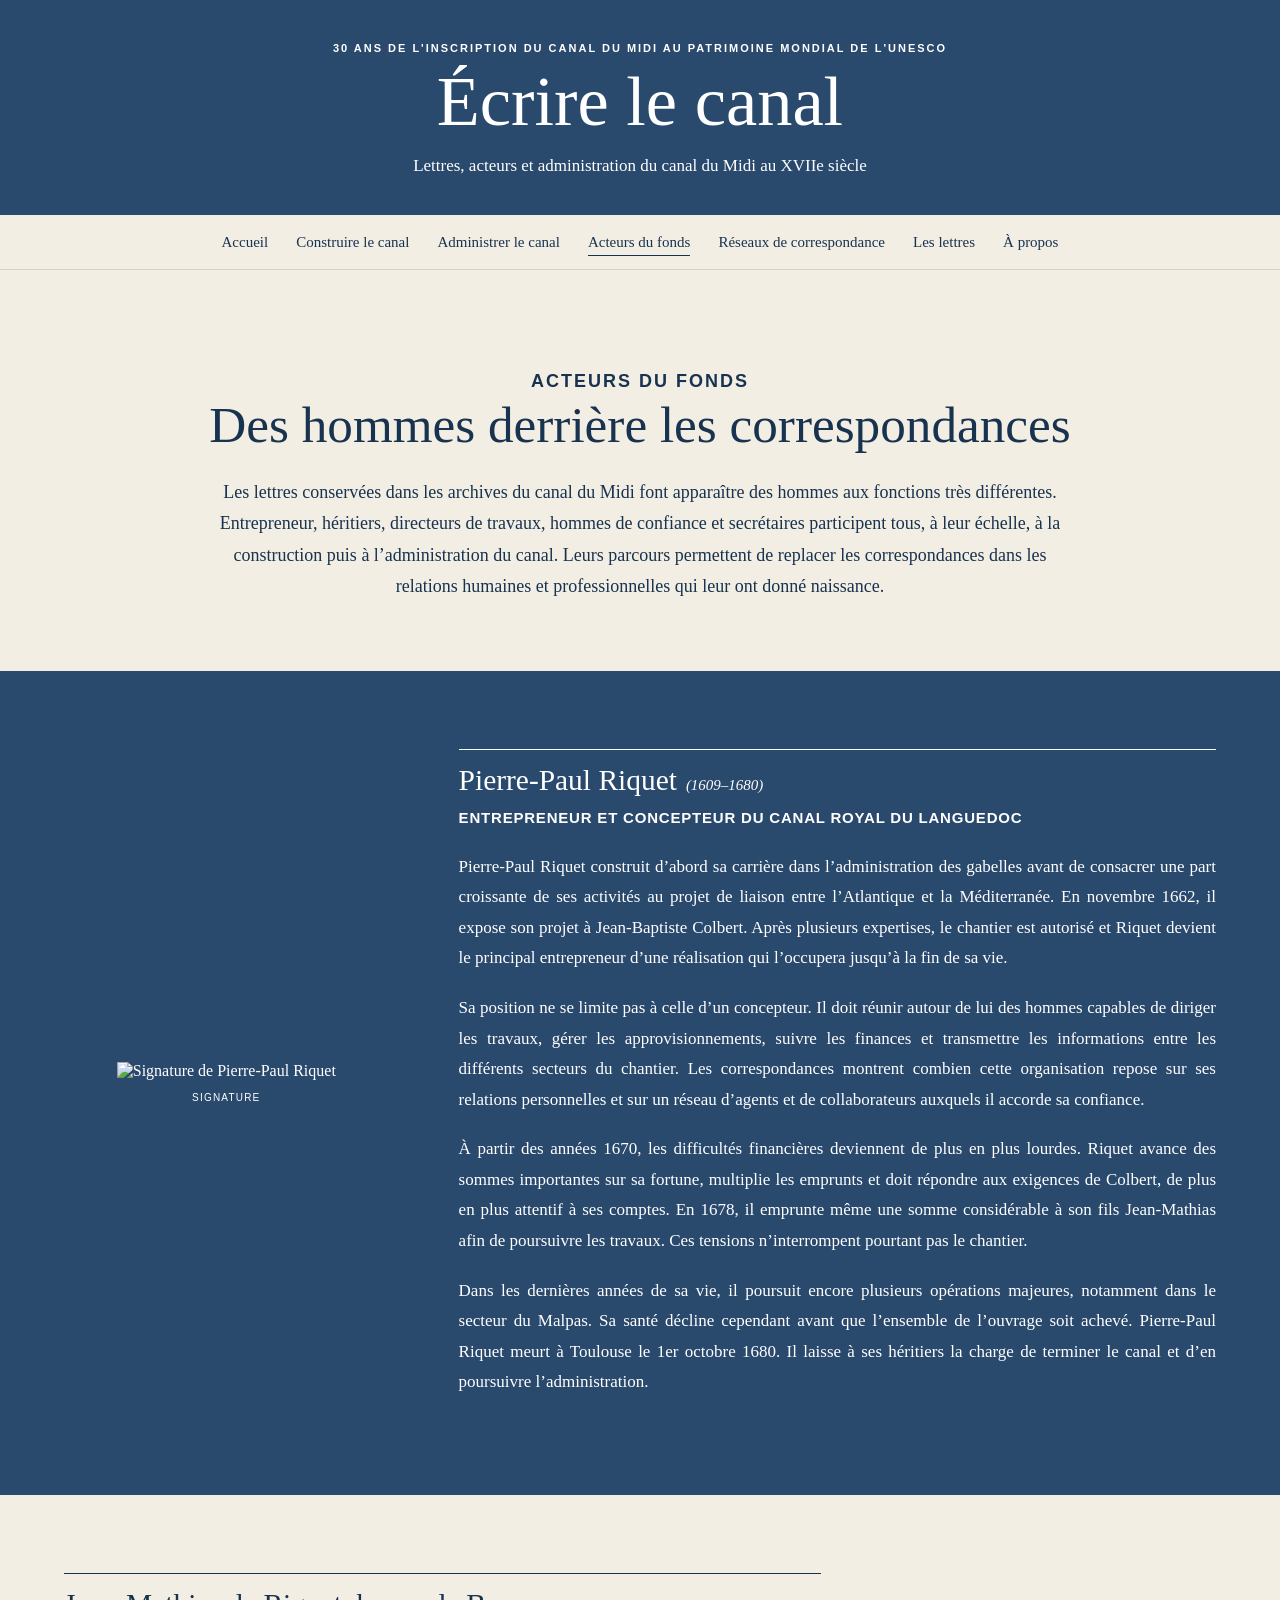
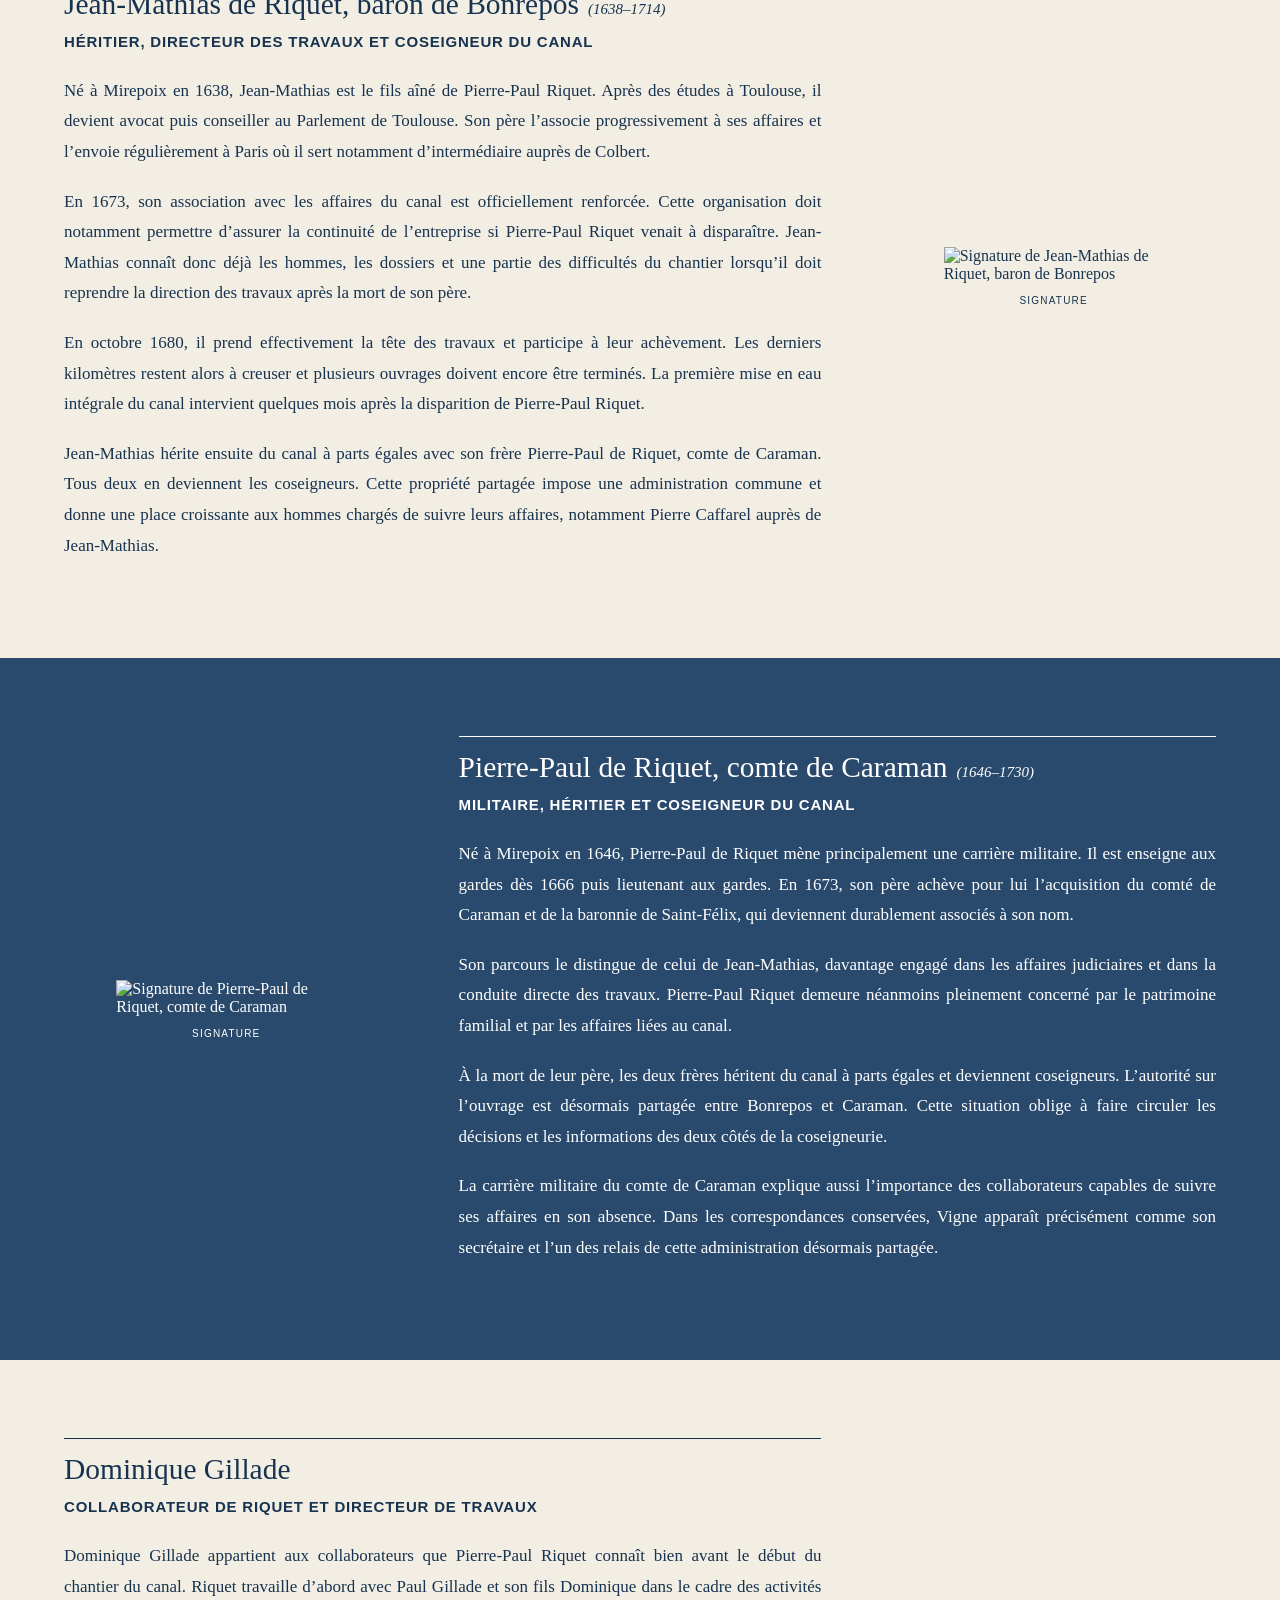
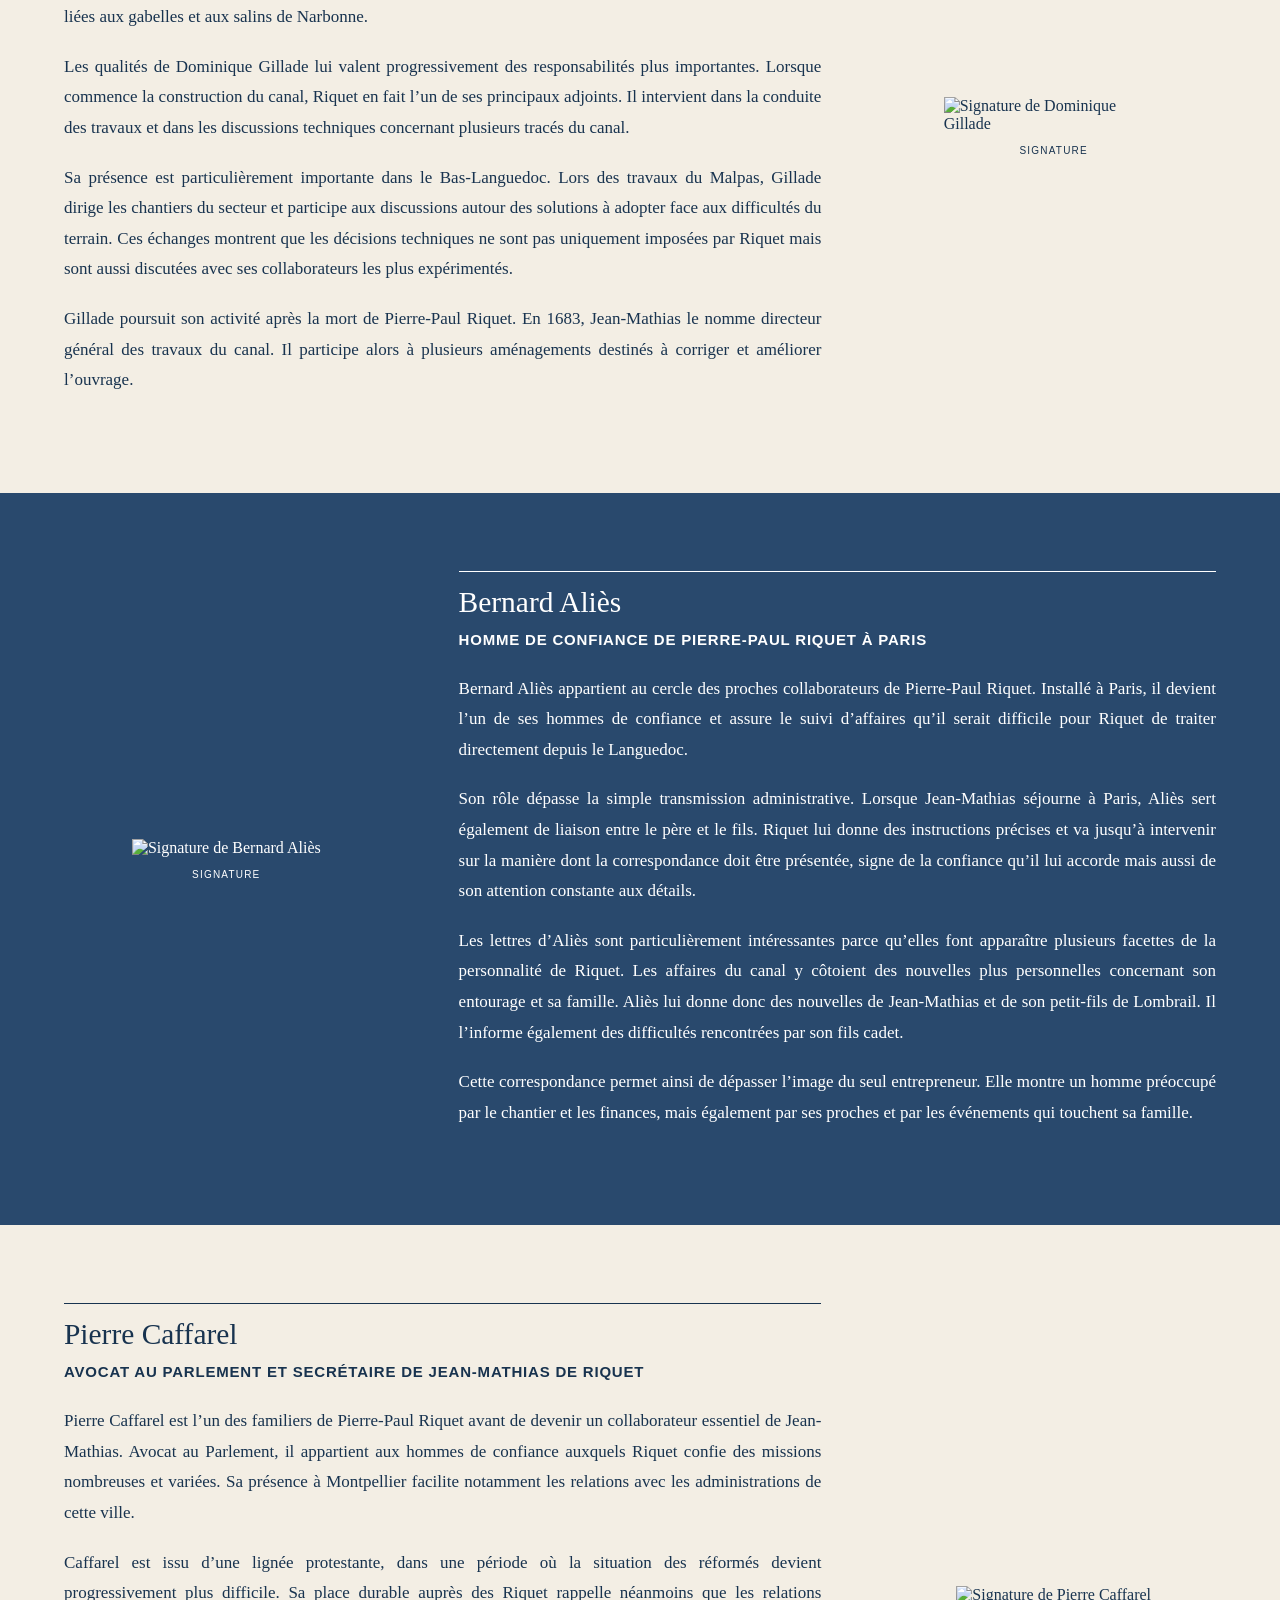
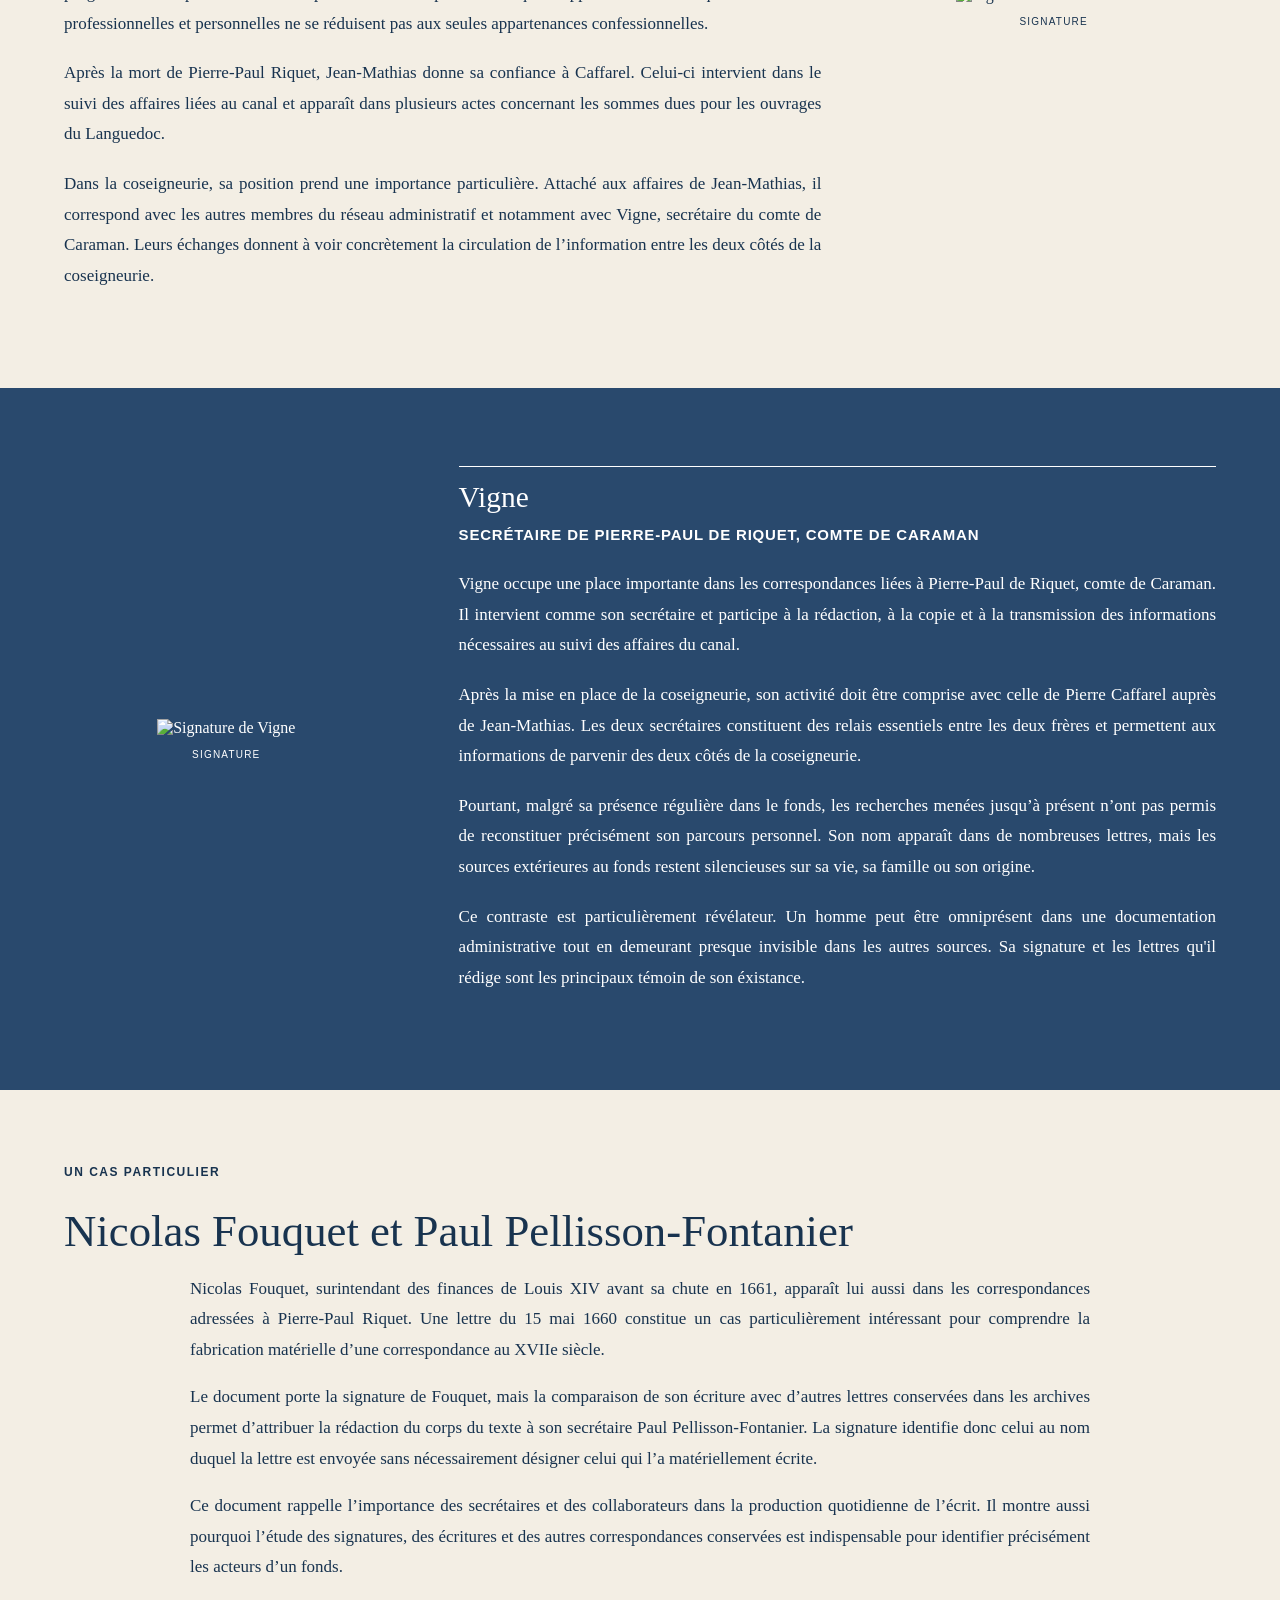
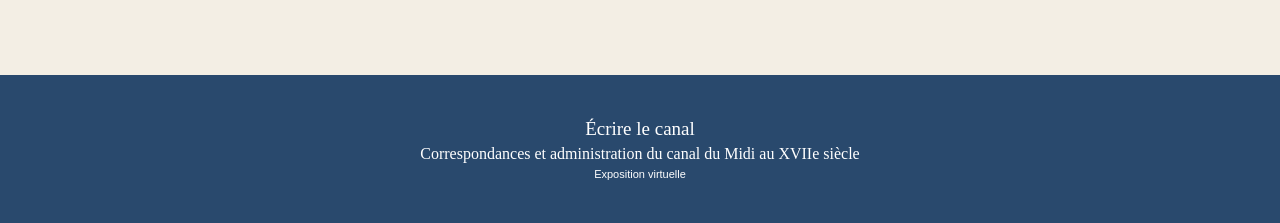
==== commit 8cde9d6a: "acteurs.html" ====
--- a/acteurs.html
+++ b/acteurs.html
@@ -320,7 +320,7 @@
                 responsabilités plus importantes. Lorsque commence la construction
                 du canal, Riquet en fait l’un de ses principaux adjoints. Il intervient
                 dans la conduite des travaux et dans les discussions techniques
-                concernant plusieurs tracés et plusieurs secteurs difficiles du canal.
+                concernant plusieurs tracés du canal.
               </p>
 
               <p>
@@ -397,19 +397,18 @@
 
               <p>
                 Les lettres d’Aliès sont particulièrement intéressantes parce qu’elles
-                font apparaître plusieurs facettes de la personnalité de Riquet.
-                À côté des affaires du canal, on trouve des nouvelles de son entourage
-                et de sa famille. Aliès évoque notamment Jean-Mathias, le petit-fils
-                de Lombrail ou encore les difficultés du fils cadet de Riquet liées
-                au jeu.
+  font apparaître plusieurs facettes de la personnalité de Riquet.
+  Les affaires du canal y côtoient des nouvelles plus personnelles
+  concernant son entourage et sa famille. Aliès lui donne donc des
+  nouvelles de Jean-Mathias et de son petit-fils de Lombrail. Il l’informe également
+  des difficultés rencontrées par son fils cadet.
               </p>
 
               <p>
                 Cette correspondance permet ainsi de dépasser l’image du seul
                 entrepreneur. Elle montre un homme préoccupé par le chantier et
                 les finances, mais également par ses proches et par les événements
-                qui touchent sa famille. Après la mort de Riquet, Aliès peut continuer
-                à résider dans l’hôtel utilisé à Paris rue Chapon.
+                qui touchent sa famille.
               </p>
 
             </div>
@@ -446,9 +445,6 @@
               </p>
 
               <p>
-                Les recherches permettent de mieux documenter son parcours que celui
-                de plusieurs autres secrétaires du canal. Sa famille, son milieu,
-                sa profession et son environnement confessionnel sont mieux connus.
                 Caffarel est issu d’une lignée protestante, dans une période où la
                 situation des réformés devient progressivement plus difficile.
                 Sa place durable auprès des Riquet rappelle néanmoins que les relations
@@ -457,7 +453,7 @@
               </p>
 
               <p>
-                Après la mort de Pierre-Paul Riquet, Jean-Mathias conserve sa confiance
+                Après la mort de Pierre-Paul Riquet, Jean-Mathias donne sa confiance
                 à Caffarel. Celui-ci intervient dans le suivi des affaires liées au canal
                 et apparaît dans plusieurs actes concernant les sommes dues pour les
                 ouvrages du Languedoc.
@@ -538,8 +534,7 @@
                 Ce contraste est particulièrement révélateur. Un homme peut être
                 omniprésent dans une documentation administrative tout en demeurant
                 presque invisible dans les autres sources. Sa signature et les lettres
-                auxquelles il participe deviennent alors les principaux témoignages
-                permettant aujourd’hui de retrouver sa présence.
+                qu'il rédige sont les principaux témoin de son éxistance.
               </p>
 
             </div>
--- a/styles.css
+++ b/styles.css
@@ -0,0 +1,395 @@
+:root {
+  --bleu: #29496d;
+  --bleu-fonce: #17324f;
+  --ecru: #f3eee4;
+  --texte: #18334f;
+  --blanc: #ffffff;
+  --largeur: 1450px;
+}
+
+* {
+  box-sizing: border-box;
+}
+
+html {
+  scroll-behavior: smooth;
+}
+
+body {
+  margin: 0;
+  background: var(--ecru);
+  color: var(--texte);
+  font-family: Georgia, "Times New Roman", serif;
+}
+
+section[id] {
+  scroll-margin-top: 90px;
+}
+
+.site-header {
+  background: var(--bleu);
+  color: var(--blanc);
+  text-align: center;
+  padding: 42px 24px 36px;
+}
+
+.site-header-inner {
+  width: min(94%, var(--largeur));
+  margin: 0 auto;
+}
+
+.site-kicker {
+  margin: 0 0 12px;
+  font-family: Arial, Helvetica, sans-serif;
+  font-size: 11px;
+  font-weight: 700;
+  letter-spacing: 2px;
+  text-transform: uppercase;
+}
+
+.site-title {
+  margin: 0;
+  font-size: clamp(48px, 5.5vw, 76px);
+  line-height: 1;
+  font-weight: normal;
+}
+
+.site-title a {
+  color: inherit;
+  text-decoration: none;
+}
+
+.site-subtitle {
+  max-width: 780px;
+  margin: 17px auto 0;
+  font-size: 17px;
+  line-height: 1.5;
+}
+
+.main-nav {
+  background: var(--ecru);
+  padding: 18px 20px;
+  border-bottom: 1px solid rgba(24, 51, 79, 0.15);
+}
+
+.main-nav ul {
+  width: min(96%, var(--largeur));
+  margin: 0 auto;
+  padding: 0;
+  list-style: none;
+  display: flex;
+  justify-content: center;
+  align-items: center;
+  gap: 28px;
+  flex-wrap: wrap;
+}
+
+.main-nav a {
+  color: var(--texte);
+  text-decoration: none;
+  font-size: 15px;
+  padding-bottom: 5px;
+}
+
+.main-nav a:hover,
+.main-nav a.active {
+  border-bottom: 1px solid currentColor;
+}
+
+.intro {
+  max-width: 1000px;
+  margin: 0 auto;
+  padding: 72px 30px 68px;
+  text-align: center;
+}
+
+.kicker {
+  margin: 0 0 16px;
+  font-family: Arial, Helvetica, sans-serif;
+  font-size: 12px;
+  font-weight: 700;
+  letter-spacing: 2px;
+  text-transform: uppercase;
+}
+
+.intro h1,
+.intro h2 {
+  max-width: 900px;
+  margin: 0 auto;
+  font-size: clamp(38px, 4vw, 56px);
+  line-height: 1.08;
+  font-weight: normal;
+}
+
+.intro p {
+  max-width: 850px;
+  margin: 24px auto 0;
+  font-size: 18px;
+  line-height: 1.75;
+}
+
+.page-section {
+  width: 100%;
+}
+
+.page-inner {
+  width: min(90%, 1350px);
+  margin: 0 auto;
+  padding: 75px 0;
+}
+
+.section-ecru {
+  background: var(--ecru);
+  color: var(--texte);
+}
+
+.section-bleue {
+  background: var(--bleu);
+  color: var(--blanc);
+}
+
+.section-title {
+  margin: 0 0 12px;
+  font-size: clamp(34px, 3.5vw, 50px);
+  line-height: 1.1;
+  font-weight: normal;
+}
+
+.section-subtitle {
+  margin: 0 0 28px;
+  font-family: Arial, Helvetica, sans-serif;
+  font-size: 12px;
+  font-weight: 700;
+  letter-spacing: 1.5px;
+  text-transform: uppercase;
+}
+
+.texte,
+.bio {
+  font-size: 17px;
+  line-height: 1.8;
+  text-align: justify;
+  hyphens: auto;
+}
+
+.texte {
+  max-width: 950px;
+}
+
+.texte p,
+.bio p {
+  margin: 0 0 19px;
+}
+
+.split {
+  display: grid;
+  grid-template-columns: minmax(0, 1.4fr) minmax(200px, 0.6fr);
+  gap: 70px;
+  align-items: center;
+}
+
+.split.reverse {
+  grid-template-columns: minmax(200px, 0.6fr) minmax(0, 1.4fr);
+}
+
+.split.reverse .visual {
+  grid-column: 1;
+  grid-row: 1;
+}
+
+.split.reverse .content {
+  grid-column: 2;
+  grid-row: 1;
+}
+
+.content,
+.visual {
+  min-width: 0;
+}
+
+.visual {
+  display: flex;
+  align-items: center;
+  justify-content: center;
+}
+
+.visual img {
+  display: block;
+  width: auto;
+  height: auto;
+  max-width: 100%;
+  max-height: 390px;
+  object-fit: contain;
+}
+
+.identite {
+  display: flex;
+  align-items: baseline;
+  flex-wrap: wrap;
+  gap: 9px;
+  margin-bottom: 9px;
+}
+
+.identite h3 {
+  margin: 0;
+  font-size: clamp(26px, 2.3vw, 34px);
+  line-height: 1.15;
+  font-weight: normal;
+}
+
+.dates {
+  font-size: 15px;
+  font-style: italic;
+}
+
+.fonction {
+  margin: 0 0 24px;
+  font-family: Arial, Helvetica, sans-serif;
+  font-size: 15px;
+  font-weight: 700;
+  line-height: 1.4;
+  letter-spacing: 0.8px;
+  text-transform: uppercase;
+}
+
+.documents {
+  display: flex;
+  align-items: center;
+  gap: 28px;
+  flex-wrap: wrap;
+  margin-top: 30px;
+}
+
+.document {
+  margin: 0;
+  padding: 0;
+}
+
+.document img {
+  display: block;
+  width: auto;
+  height: auto;
+  object-fit: contain;
+}
+
+.document.signature img {
+  max-width: 170px;
+  max-height: 75px;
+}
+
+.document.sceau img {
+  max-width: 85px;
+  max-height: 85px;
+}
+
+.document figcaption {
+  margin-top: 7px;
+  font-family: Arial, Helvetica, sans-serif;
+  font-size: 10px;
+  letter-spacing: 1px;
+  text-transform: uppercase;
+}
+
+.lettres-grid {
+  display: grid;
+  grid-template-columns: repeat(auto-fit, minmax(250px, 1fr));
+  gap: 42px;
+  margin-top: 45px;
+}
+
+.lettre-card {
+  padding-top: 18px;
+  border-top: 1px solid currentColor;
+}
+
+.lettre-card h3 {
+  margin: 0 0 10px;
+  font-size: 22px;
+  font-weight: normal;
+}
+
+.lettre-meta {
+  margin: 0 0 8px;
+  font-family: Arial, Helvetica, sans-serif;
+  font-size: 11px;
+  letter-spacing: 1px;
+  text-transform: uppercase;
+}
+
+.lettre-card p {
+  font-size: 15px;
+  line-height: 1.65;
+}
+
+.logos {
+  margin-top: 50px;
+  display: flex;
+  justify-content: center;
+  align-items: center;
+  gap: 45px;
+  flex-wrap: wrap;
+}
+
+.logos img {
+  display: block;
+  width: auto;
+  height: auto;
+  max-width: 190px;
+  max-height: 65px;
+  object-fit: contain;
+}
+
+.site-footer {
+  background: var(--bleu);
+  color: var(--blanc);
+  padding: 38px 20px;
+  text-align: center;
+}
+
+.site-footer p {
+  margin: 5px 0;
+}
+
+.footer-title {
+  font-size: 19px;
+}
+
+.footer-small {
+  font-family: Arial, Helvetica, sans-serif;
+  font-size: 11px;
+}
+
+@media (max-width: 850px) {
+  .split,
+  .split.reverse {
+    grid-template-columns: 1fr;
+    gap: 30px;
+  }
+
+  .split.reverse .visual,
+  .split.reverse .content {
+    grid-column: auto;
+    grid-row: auto;
+  }
+
+  .main-nav ul {
+    gap: 15px;
+  }
+
+  .main-nav a {
+    font-size: 13px;
+  }
+
+  .page-inner {
+    width: 88%;
+    padding: 55px 0;
+  }
+
+  .intro {
+    padding: 55px 24px;
+  }
+
+  .visual img {
+    max-height: 330px;
+  }
+}
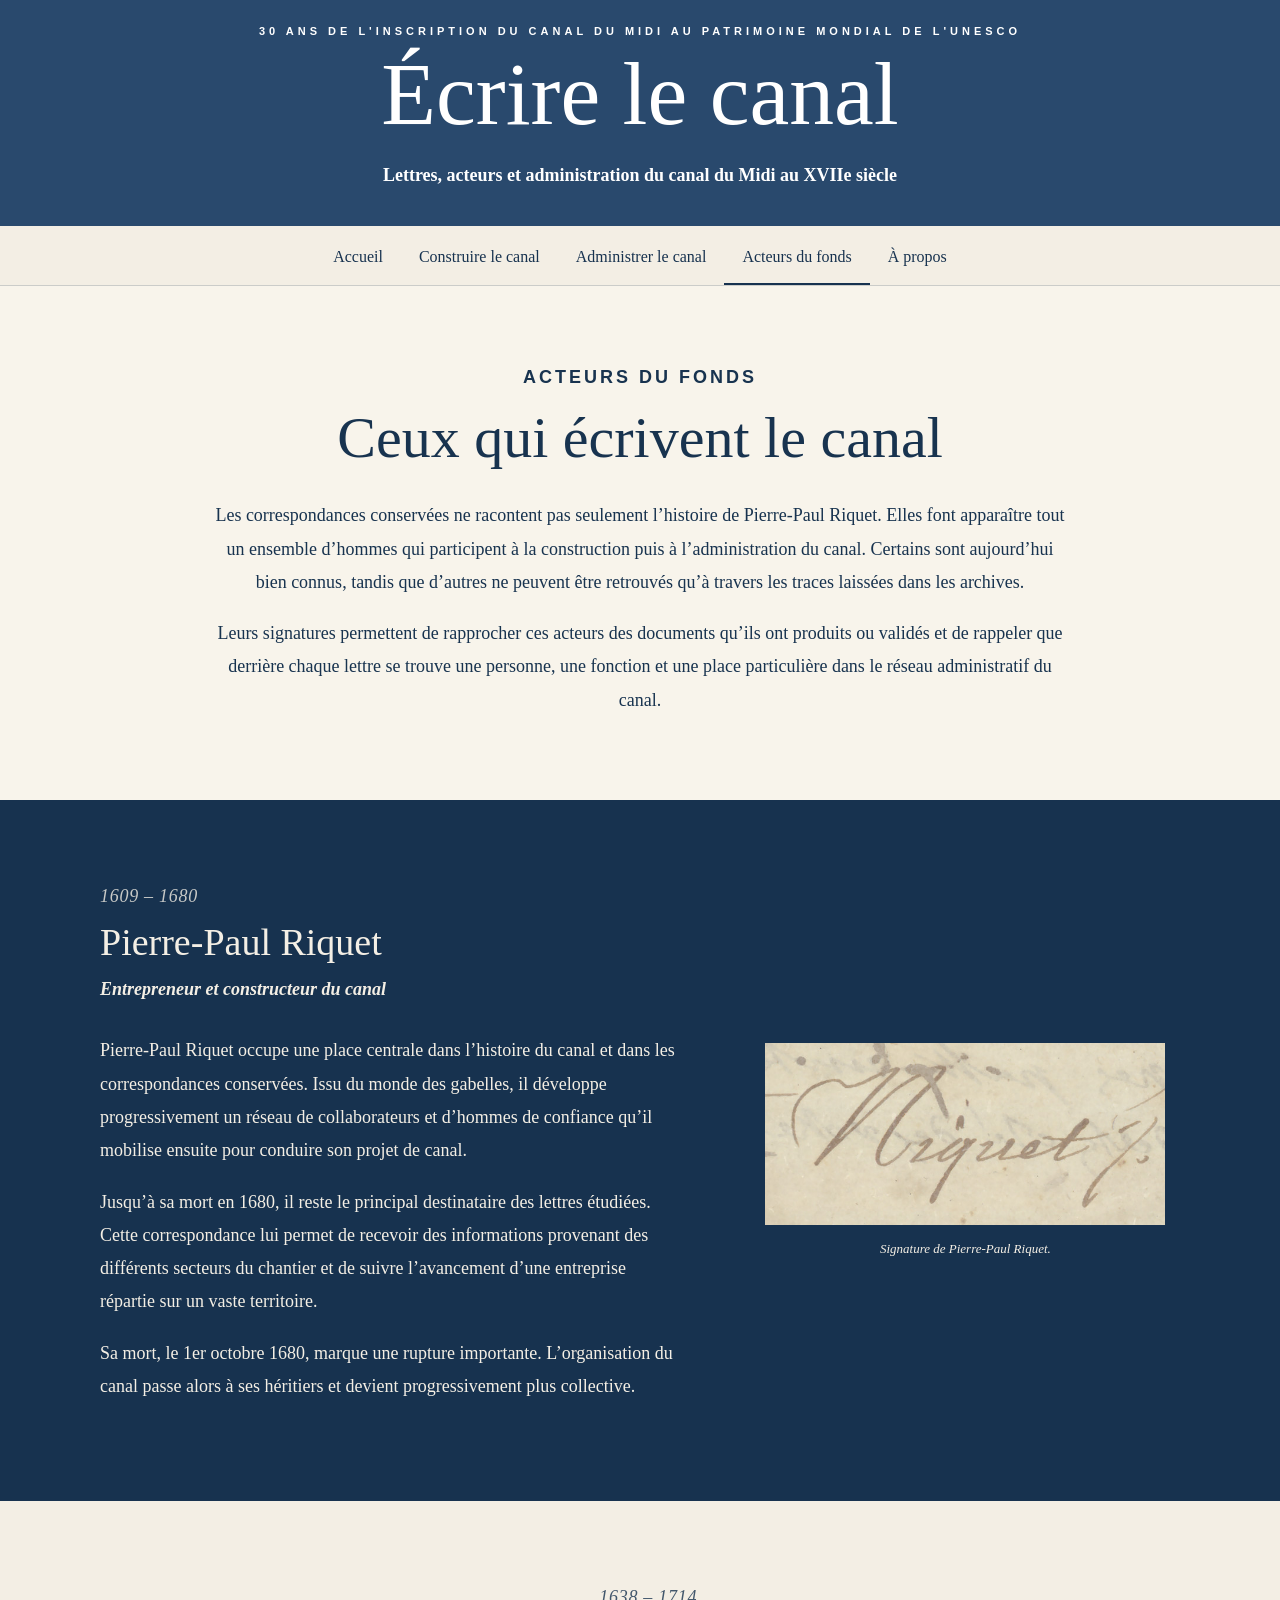
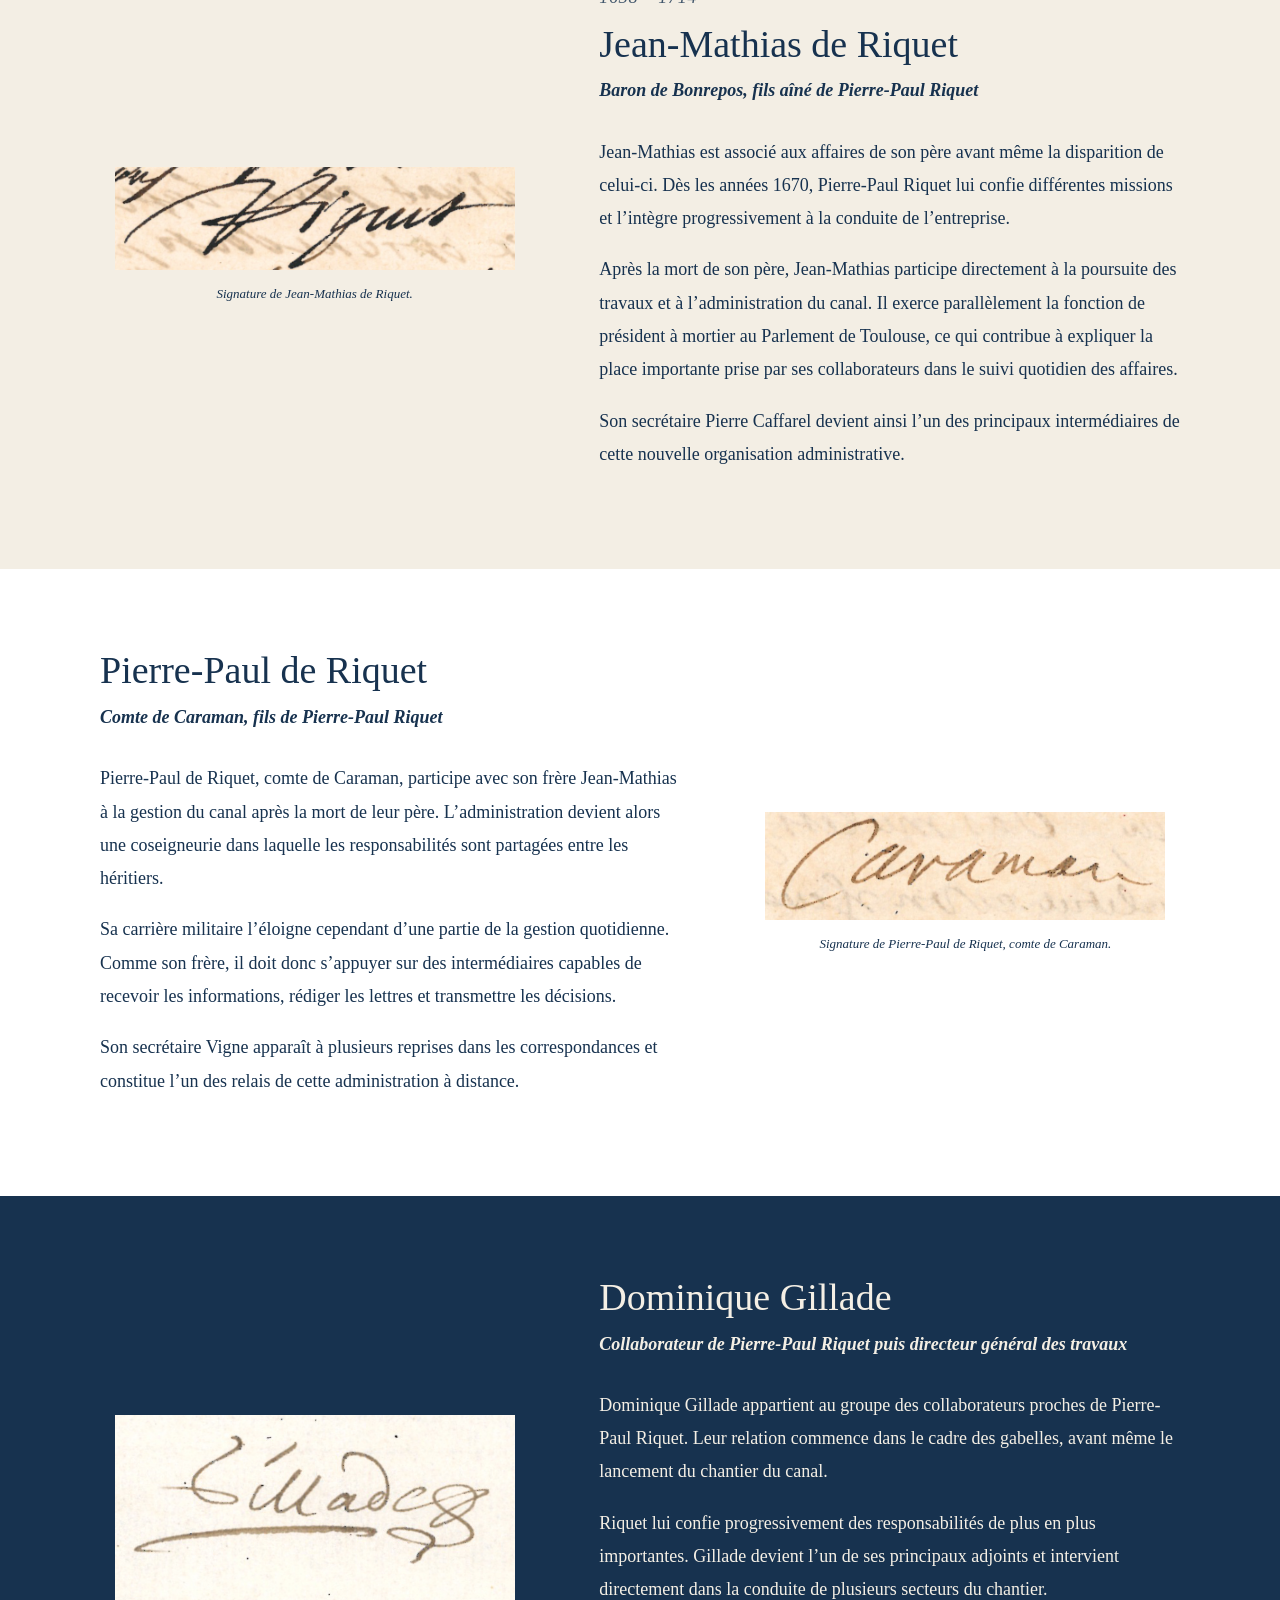
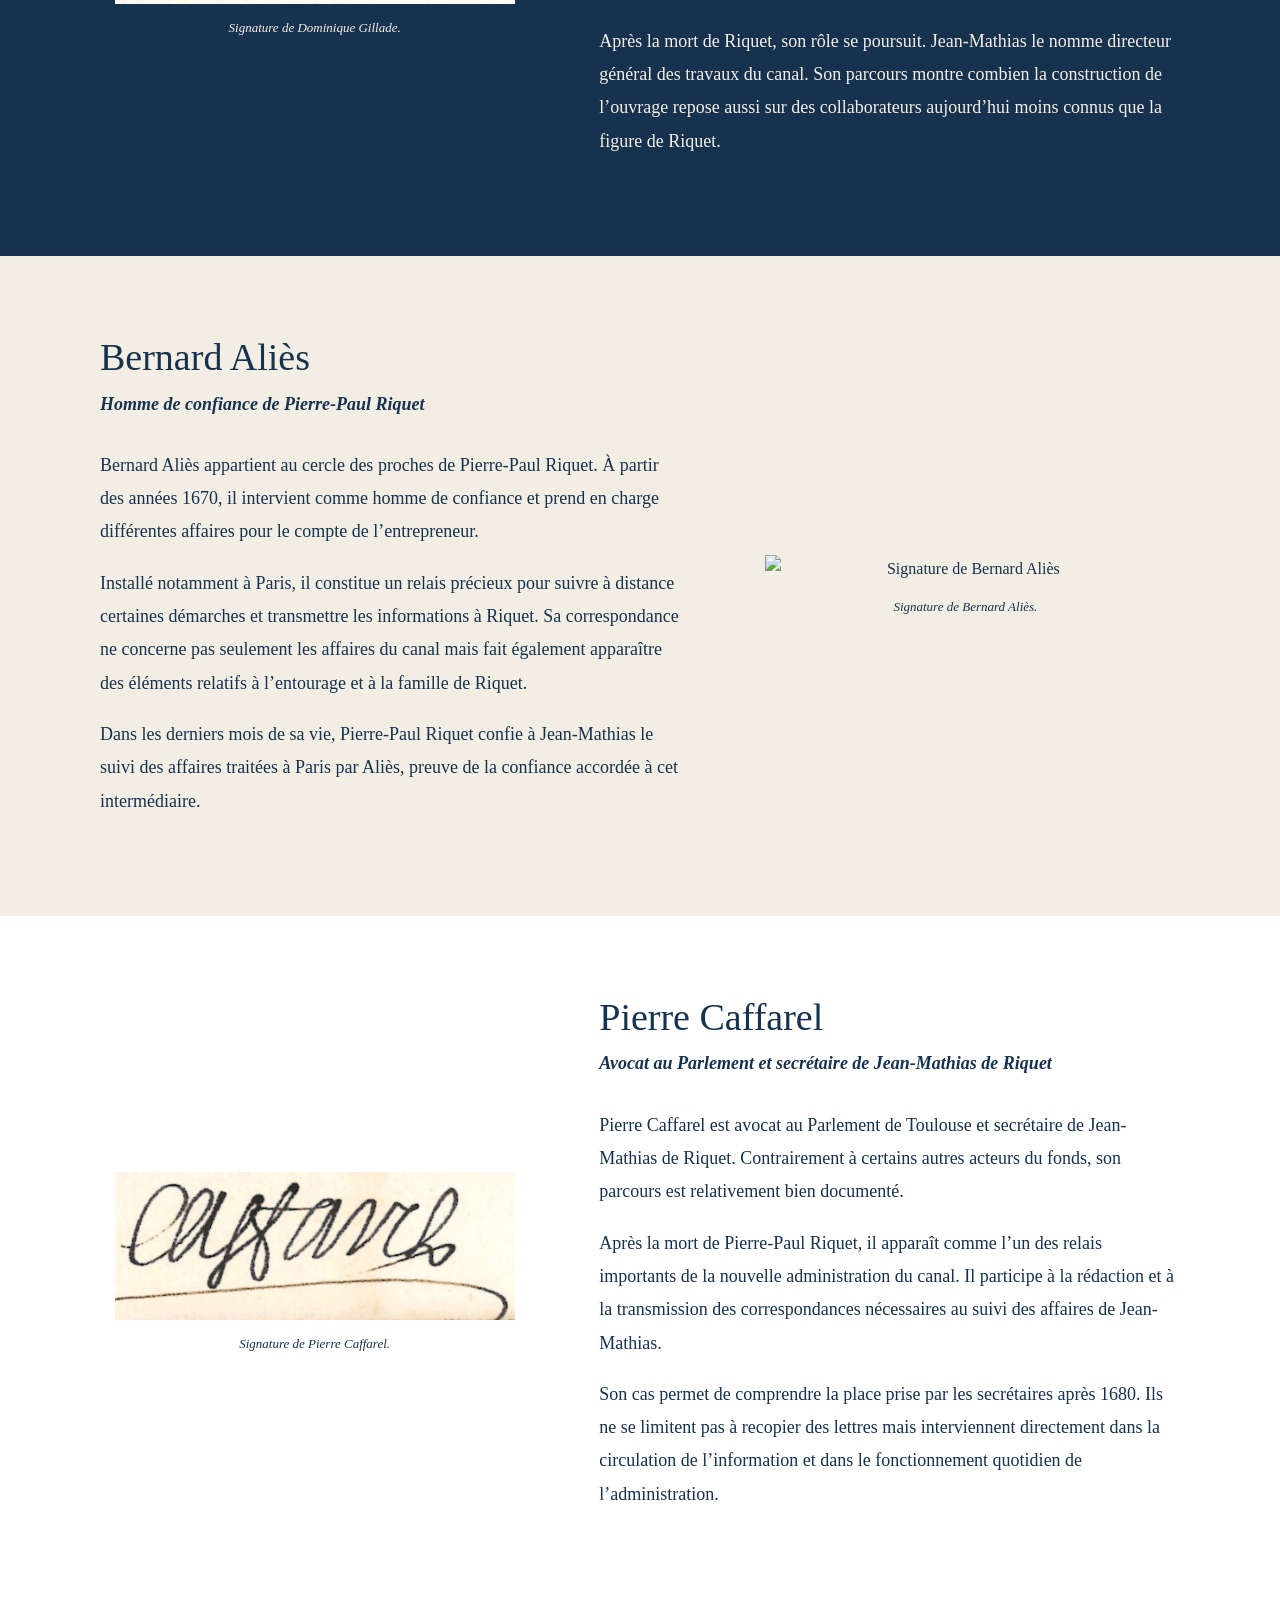
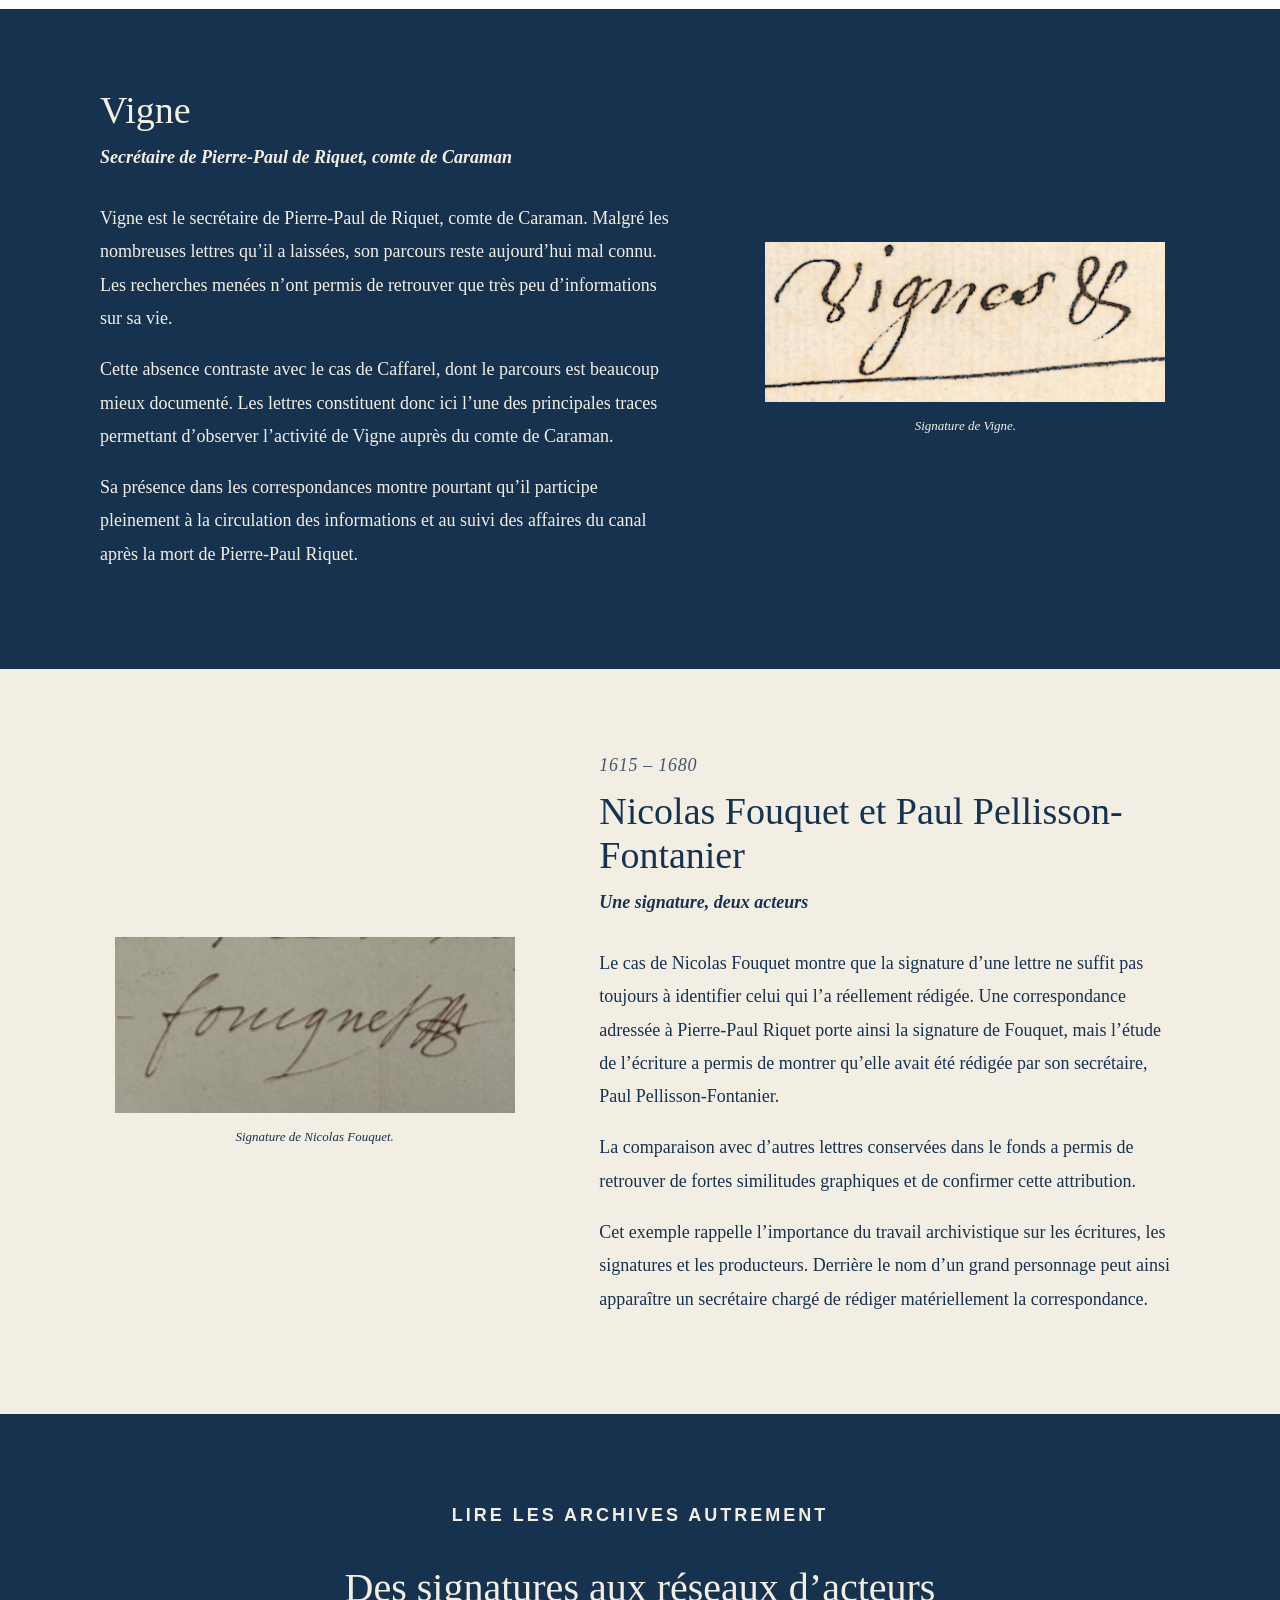
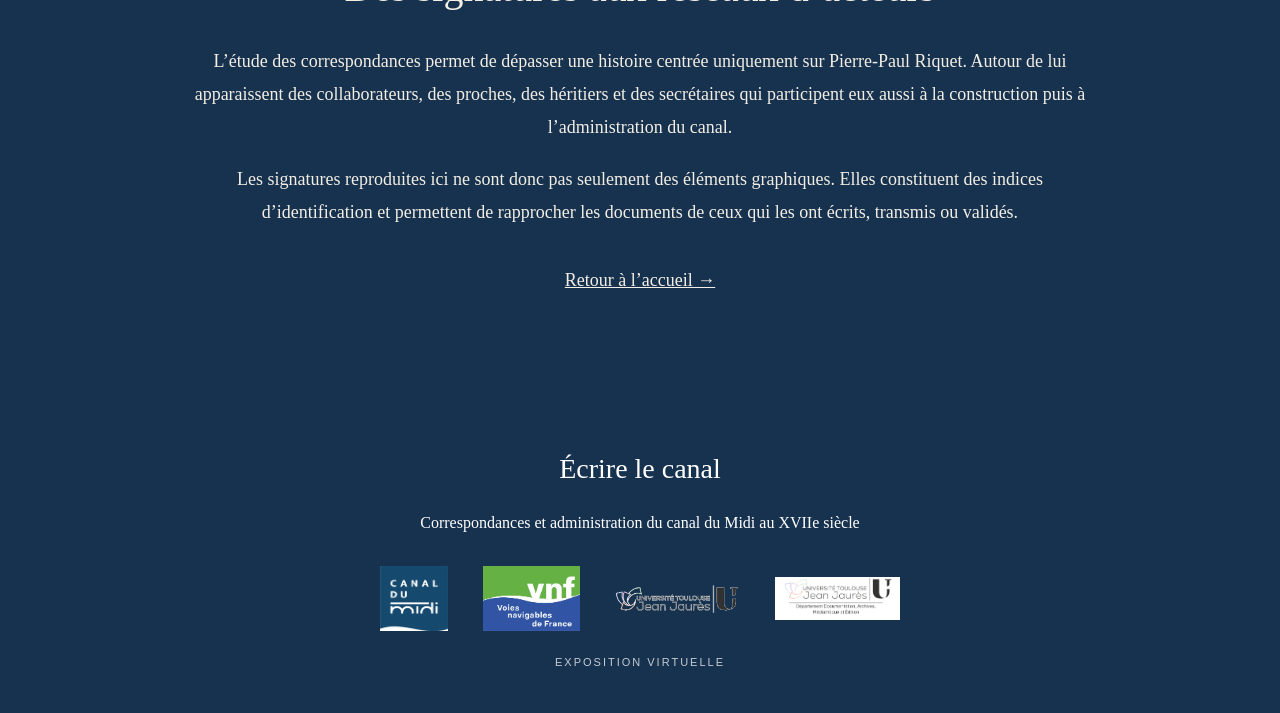
==== commit fa2c3ff3: "acteurs.html" ====
--- a/acteurs.html
+++ b/acteurs.html
@@ -2,593 +2,725 @@
 <html lang="fr">
 
 <head>
+
   <meta charset="UTF-8">
-  <meta name="viewport" content="width=device-width, initial-scale=1.0">
+
+  <meta
+    name="viewport"
+    content="width=device-width, initial-scale=1.0"
+  >
 
   <title>Acteurs du fonds — Écrire le canal</title>
 
-  <link rel="stylesheet" href="styles.css">
-  <script src="site.js" defer></script>
+  <link
+    rel="stylesheet"
+    href="styles.css"
+  >
+
+  <script
+    src="site.js?v=4"
+    defer
+  ></script>
 
   <style>
-    .actor-section .page-inner {
-      padding-top: 78px;
-      padding-bottom: 78px;
-    }
-
-    .actor-section .split {
+
+    .actors-intro {
+      max-width: 920px;
+      margin: 0 auto;
+      padding: 75px 30px 65px;
+      text-align: center;
+    }
+
+    .actors-intro h1 {
+      margin: 0 0 30px;
+      font-size: 58px;
+      font-weight: normal;
+      line-height: 1.05;
+    }
+
+    .actors-intro p {
+      font-size: 18px;
+      line-height: 1.85;
+    }
+
+    .actor-section {
+      padding: 80px 30px;
+    }
+
+    .actor-inner {
+      max-width: 1080px;
+      margin: 0 auto;
+      display: grid;
+      grid-template-columns: 1.15fr 0.85fr;
+      gap: 70px;
       align-items: center;
     }
 
-    .actor-section .visual {
-      min-height: 140px;
-    }
-
-    .actor-section .visual img {
-      width: auto;
-      height: auto;
-      max-width: 220px;
-      max-height: 95px;
+    .actor-section.reverse .actor-inner {
+      grid-template-columns: 0.85fr 1.15fr;
+    }
+
+    .actor-text h2 {
+      margin: 0 0 8px;
+      font-size: 38px;
+      line-height: 1.15;
+      font-weight: normal;
+    }
+
+    .actor-date {
+      margin: 0 0 8px;
+      font-size: 15px;
+      letter-spacing: 0.04em;
+      text-transform: uppercase;
+      opacity: 0.8;
+    }
+
+    .actor-role {
+      margin: 0 0 28px;
+      font-size: 17px;
+      font-style: italic;
+    }
+
+    .actor-text p {
+      font-size: 18px;
+      line-height: 1.85;
+    }
+
+    .signature {
+      margin: 0;
+      text-align: center;
+    }
+
+    .signature img {
+      display: block;
+      width: 100%;
+      max-width: 400px;
+      max-height: 190px;
       object-fit: contain;
-    }
-
-    .actor-section .identite {
-      padding-top: 14px;
-      border-top: 1px solid currentColor;
-    }
-
-    .actor-section .bio {
-      max-width: 820px;
-    }
-
-    .signature-label {
-      margin-top: 12px;
-      font-family: Arial, Helvetica, sans-serif;
-      font-size: 10px;
-      letter-spacing: 1.2px;
-      text-transform: uppercase;
-      text-align: center;
-    }
-
-    .focus {
+      margin: 0 auto;
+      background: transparent;
+    }
+
+    .signature figcaption {
+      margin-top: 14px;
+      font-size: 13px;
+      line-height: 1.5;
+      font-style: italic;
+    }
+
+    .section-ecru .actor-text,
+    .section-ecru .signature {
+      color: #17324f;
+    }
+
+    .section-blanche .actor-text,
+    .section-blanche .signature {
+      color: #17324f;
+    }
+
+    .section-bleue .actor-text,
+    .section-bleue .signature {
+      color: #f4efe5;
+    }
+
+    .actors-conclusion {
       max-width: 900px;
       margin: 0 auto;
-      text-align: justify;
-      font-size: 17px;
-      line-height: 1.8;
+      text-align: center;
+    }
+
+    .actors-conclusion h2 {
+      font-size: 40px;
+      font-weight: normal;
+      line-height: 1.15;
+    }
+
+    .actors-conclusion p {
+      font-size: 18px;
+      line-height: 1.85;
     }
 
     @media (max-width: 850px) {
-      .actor-section .visual {
-        justify-content: flex-start;
+
+      .actor-inner,
+      .actor-section.reverse .actor-inner {
+        grid-template-columns: 1fr;
       }
 
-      .signature-label {
-        text-align: left;
+      .actor-section.reverse .signature {
+        order: 2;
       }
-    }
+
+      .actor-section.reverse .actor-text {
+        order: 1;
+      }
+
+      .actors-intro h1 {
+        font-size: 44px;
+      }
+
+      .signature img {
+        max-width: 330px;
+      }
+
+    }
+
   </style>
+
 </head>
 
+
 <body>
 
   <div id="site-header"></div>
 
+
   <main>
 
-    <section class="intro">
-      <p class="kicker">Acteurs du fonds</p>
-
-      <h2>Des hommes derrière les correspondances</h2>
+
+    <section class="actors-intro">
+
+      <p class="kicker">
+        Acteurs du fonds
+      </p>
+
+      <h1>
+        Ceux qui écrivent le canal
+      </h1>
 
       <p>
-        Les lettres conservées dans les archives du canal du Midi font apparaître
-        des hommes aux fonctions très différentes. Entrepreneur, héritiers,
-        directeurs de travaux, hommes de confiance et secrétaires participent tous,
-        à leur échelle, à la construction puis à l’administration du canal.
-        Leurs parcours permettent de replacer les correspondances dans les relations
-        humaines et professionnelles qui leur ont donné naissance.
+        Les correspondances conservées ne racontent pas seulement l’histoire
+        de Pierre-Paul Riquet. Elles font apparaître tout un ensemble d’hommes
+        qui participent à la construction puis à l’administration du canal.
+        Certains sont aujourd’hui bien connus, tandis que d’autres ne peuvent
+        être retrouvés qu’à travers les traces laissées dans les archives.
       </p>
-    </section>
-
-    <section class="page-section section-bleue actor-section" id="riquet">
-      <div class="page-inner">
-
-        <div class="split reverse">
-
-          <div class="visual">
-            <div>
-              <img src="images/acteurs/riquet.png" alt="Signature de Pierre-Paul Riquet">
-              <div class="signature-label">Signature</div>
-            </div>
-          </div>
-
-          <div class="content">
-
-            <div class="identite">
-              <h3>Pierre-Paul Riquet</h3>
-              <span class="dates">(1609–1680)</span>
-            </div>
-
-            <p class="fonction">
-              Entrepreneur et concepteur du canal royal du Languedoc
-            </p>
-
-            <div class="bio">
-
-              <p>
-                Pierre-Paul Riquet construit d’abord sa carrière dans l’administration
-                des gabelles avant de consacrer une part croissante de ses activités
-                au projet de liaison entre l’Atlantique et la Méditerranée. En novembre
-                1662, il expose son projet à Jean-Baptiste Colbert. Après plusieurs
-                expertises, le chantier est autorisé et Riquet devient le principal
-                entrepreneur d’une réalisation qui l’occupera jusqu’à la fin de sa vie.
-              </p>
-
-              <p>
-                Sa position ne se limite pas à celle d’un concepteur. Il doit réunir
-                autour de lui des hommes capables de diriger les travaux, gérer les
-                approvisionnements, suivre les finances et transmettre les informations
-                entre les différents secteurs du chantier. Les correspondances montrent
-                combien cette organisation repose sur ses relations personnelles et sur
-                un réseau d’agents et de collaborateurs auxquels il accorde sa confiance.
-              </p>
-
-              <p>
-                À partir des années 1670, les difficultés financières deviennent de plus
-                en plus lourdes. Riquet avance des sommes importantes sur sa fortune,
-                multiplie les emprunts et doit répondre aux exigences de Colbert, de plus
-                en plus attentif à ses comptes. En 1678, il emprunte même une somme
-                considérable à son fils Jean-Mathias afin de poursuivre les travaux.
-                Ces tensions n’interrompent pourtant pas le chantier.
-              </p>
-
-              <p>
-                Dans les dernières années de sa vie, il poursuit encore plusieurs
-                opérations majeures, notamment dans le secteur du Malpas. Sa santé
-                décline cependant avant que l’ensemble de l’ouvrage soit achevé.
-                Pierre-Paul Riquet meurt à Toulouse le 1er octobre 1680. Il laisse
-                à ses héritiers la charge de terminer le canal et d’en poursuivre
-                l’administration.
-              </p>
-
-            </div>
-
-          </div>
+
+      <p>
+        Leurs signatures permettent de rapprocher ces acteurs des documents
+        qu’ils ont produits ou validés et de rappeler que derrière chaque
+        lettre se trouve une personne, une fonction et une place particulière
+        dans le réseau administratif du canal.
+      </p>
+
+    </section>
+
+
+
+    <section class="actor-section section-bleue">
+
+      <div class="actor-inner">
+
+        <div class="actor-text">
+
+          <p class="actor-date">
+            1609 – 1680
+          </p>
+
+          <h2>
+            Pierre-Paul Riquet
+          </h2>
+
+          <p class="actor-role">
+            Entrepreneur et constructeur du canal
+          </p>
+
+          <p>
+            Pierre-Paul Riquet occupe une place centrale dans l’histoire du
+            canal et dans les correspondances conservées. Issu du monde des
+            gabelles, il développe progressivement un réseau de collaborateurs
+            et d’hommes de confiance qu’il mobilise ensuite pour conduire son
+            projet de canal.
+          </p>
+
+          <p>
+            Jusqu’à sa mort en 1680, il reste le principal destinataire des
+            lettres étudiées. Cette correspondance lui permet de recevoir des
+            informations provenant des différents secteurs du chantier et de
+            suivre l’avancement d’une entreprise répartie sur un vaste
+            territoire.
+          </p>
+
+          <p>
+            Sa mort, le 1er octobre 1680, marque une rupture importante.
+            L’organisation du canal passe alors à ses héritiers et devient
+            progressivement plus collective.
+          </p>
+
         </div>
 
-      </div>
-    </section>
-
-    <section class="page-section section-ecru actor-section" id="bonrepos">
-      <div class="page-inner">
-
-        <div class="split">
-
-          <div class="content">
-
-            <div class="identite">
-              <h3>Jean-Mathias de Riquet, baron de Bonrepos</h3>
-              <span class="dates">(1638–1714)</span>
-            </div>
-
-            <p class="fonction">
-              Héritier, directeur des travaux et coseigneur du canal
-            </p>
-
-            <div class="bio">
-
-              <p>
-                Né à Mirepoix en 1638, Jean-Mathias est le fils aîné de Pierre-Paul
-                Riquet. Après des études à Toulouse, il devient avocat puis conseiller
-                au Parlement de Toulouse. Son père l’associe progressivement à ses
-                affaires et l’envoie régulièrement à Paris où il sert notamment
-                d’intermédiaire auprès de Colbert.
-              </p>
-
-              <p>
-                En 1673, son association avec les affaires du canal est officiellement
-                renforcée. Cette organisation doit notamment permettre d’assurer
-                la continuité de l’entreprise si Pierre-Paul Riquet venait à disparaître.
-                Jean-Mathias connaît donc déjà les hommes, les dossiers et une partie
-                des difficultés du chantier lorsqu’il doit reprendre la direction des
-                travaux après la mort de son père.
-              </p>
-
-              <p>
-                En octobre 1680, il prend effectivement la tête des travaux et participe
-                à leur achèvement. Les derniers kilomètres restent alors à creuser et
-                plusieurs ouvrages doivent encore être terminés. La première mise en
-                eau intégrale du canal intervient quelques mois après la disparition
-                de Pierre-Paul Riquet.
-              </p>
-
-              <p>
-                Jean-Mathias hérite ensuite du canal à parts égales avec son frère
-                Pierre-Paul de Riquet, comte de Caraman. Tous deux en deviennent
-                les coseigneurs. Cette propriété partagée impose une administration
-                commune et donne une place croissante aux hommes chargés de suivre
-                leurs affaires, notamment Pierre Caffarel auprès de Jean-Mathias.
-              </p>
-
-            </div>
-
-          </div>
-
-          <div class="visual">
-            <div>
-              <img src="images/acteurs/bonrepos.png" alt="Signature de Jean-Mathias de Riquet, baron de Bonrepos">
-              <div class="signature-label">Signature</div>
-            </div>
-          </div>
+
+        <figure class="signature">
+
+          <img
+            src="riquet.png"
+            alt="Signature de Pierre-Paul Riquet"
+          >
+
+          <figcaption>
+            Signature de Pierre-Paul Riquet.
+          </figcaption>
+
+        </figure>
+
+      </div>
+
+    </section>
+
+
+
+    <section class="actor-section section-ecru reverse">
+
+      <div class="actor-inner">
+
+        <figure class="signature">
+
+          <img
+            src="bonrepos.png"
+            alt="Signature de Jean-Mathias de Riquet"
+          >
+
+          <figcaption>
+            Signature de Jean-Mathias de Riquet.
+          </figcaption>
+
+        </figure>
+
+
+        <div class="actor-text">
+
+          <p class="actor-date">
+            1638 – 1714
+          </p>
+
+          <h2>
+            Jean-Mathias de Riquet
+          </h2>
+
+          <p class="actor-role">
+            Baron de Bonrepos, fils aîné de Pierre-Paul Riquet
+          </p>
+
+          <p>
+            Jean-Mathias est associé aux affaires de son père avant même la
+            disparition de celui-ci. Dès les années 1670, Pierre-Paul Riquet
+            lui confie différentes missions et l’intègre progressivement à la
+            conduite de l’entreprise.
+          </p>
+
+          <p>
+            Après la mort de son père, Jean-Mathias participe directement à la
+            poursuite des travaux et à l’administration du canal. Il exerce
+            parallèlement la fonction de président à mortier au Parlement de
+            Toulouse, ce qui contribue à expliquer la place importante prise
+            par ses collaborateurs dans le suivi quotidien des affaires.
+          </p>
+
+          <p>
+            Son secrétaire Pierre Caffarel devient ainsi l’un des principaux
+            intermédiaires de cette nouvelle organisation administrative.
+          </p>
 
         </div>
 
       </div>
-    </section>
-
-    <section class="page-section section-bleue actor-section" id="caraman">
-      <div class="page-inner">
-
-        <div class="split reverse">
-
-          <div class="visual">
-            <div>
-              <img src="images/acteurs/caraman.png" alt="Signature de Pierre-Paul de Riquet, comte de Caraman">
-              <div class="signature-label">Signature</div>
-            </div>
-          </div>
-
-          <div class="content">
-
-            <div class="identite">
-              <h3>Pierre-Paul de Riquet, comte de Caraman</h3>
-              <span class="dates">(1646–1730)</span>
-            </div>
-
-            <p class="fonction">
-              Militaire, héritier et coseigneur du canal
-            </p>
-
-            <div class="bio">
-
-              <p>
-                Né à Mirepoix en 1646, Pierre-Paul de Riquet mène principalement
-                une carrière militaire. Il est enseigne aux gardes dès 1666 puis
-                lieutenant aux gardes. En 1673, son père achève pour lui l’acquisition
-                du comté de Caraman et de la baronnie de Saint-Félix, qui deviennent
-                durablement associés à son nom.
-              </p>
-
-              <p>
-                Son parcours le distingue de celui de Jean-Mathias, davantage engagé
-                dans les affaires judiciaires et dans la conduite directe des travaux.
-                Pierre-Paul Riquet demeure néanmoins pleinement concerné par le
-                patrimoine familial et par les affaires liées au canal.
-              </p>
-
-              <p>
-                À la mort de leur père, les deux frères héritent du canal à parts égales
-                et deviennent coseigneurs. L’autorité sur l’ouvrage est désormais
-                partagée entre Bonrepos et Caraman. Cette situation oblige à faire
-                circuler les décisions et les informations des deux côtés de la
-                coseigneurie.
-              </p>
-
-              <p>
-                La carrière militaire du comte de Caraman explique aussi l’importance
-                des collaborateurs capables de suivre ses affaires en son absence.
-                Dans les correspondances conservées, Vigne apparaît précisément
-                comme son secrétaire et l’un des relais de cette administration
-                désormais partagée.
-              </p>
-
-            </div>
-
-          </div>
+
+    </section>
+
+
+
+    <section class="actor-section section-blanche">
+
+      <div class="actor-inner">
+
+        <div class="actor-text">
+
+          <h2>
+            Pierre-Paul de Riquet
+          </h2>
+
+          <p class="actor-role">
+            Comte de Caraman, fils de Pierre-Paul Riquet
+          </p>
+
+          <p>
+            Pierre-Paul de Riquet, comte de Caraman, participe avec son frère
+            Jean-Mathias à la gestion du canal après la mort de leur père.
+            L’administration devient alors une coseigneurie dans laquelle les
+            responsabilités sont partagées entre les héritiers.
+          </p>
+
+          <p>
+            Sa carrière militaire l’éloigne cependant d’une partie de la
+            gestion quotidienne. Comme son frère, il doit donc s’appuyer sur
+            des intermédiaires capables de recevoir les informations, rédiger
+            les lettres et transmettre les décisions.
+          </p>
+
+          <p>
+            Son secrétaire Vigne apparaît à plusieurs reprises dans les
+            correspondances et constitue l’un des relais de cette
+            administration à distance.
+          </p>
+
         </div>
 
-      </div>
-    </section>
-
-    <section class="page-section section-ecru actor-section" id="gillade">
-      <div class="page-inner">
-
-        <div class="split">
-
-          <div class="content">
-
-            <div class="identite">
-              <h3>Dominique Gillade</h3>
-            </div>
-
-            <p class="fonction">
-              Collaborateur de Riquet et directeur de travaux
-            </p>
-
-            <div class="bio">
-
-              <p>
-                Dominique Gillade appartient aux collaborateurs que Pierre-Paul Riquet
-                connaît bien avant le début du chantier du canal. Riquet travaille
-                d’abord avec Paul Gillade et son fils Dominique dans le cadre des
-                activités liées aux gabelles et aux salins de Narbonne.
-              </p>
-
-              <p>
-                Les qualités de Dominique Gillade lui valent progressivement des
-                responsabilités plus importantes. Lorsque commence la construction
-                du canal, Riquet en fait l’un de ses principaux adjoints. Il intervient
-                dans la conduite des travaux et dans les discussions techniques
-                concernant plusieurs tracés du canal.
-              </p>
-
-              <p>
-                Sa présence est particulièrement importante dans le Bas-Languedoc.
-                Lors des travaux du Malpas, Gillade dirige les chantiers du secteur
-                et participe aux discussions autour des solutions à adopter face aux
-                difficultés du terrain. Ces échanges montrent que les décisions
-                techniques ne sont pas uniquement imposées par Riquet mais sont aussi
-                discutées avec ses collaborateurs les plus expérimentés.
-              </p>
-
-              <p>
-                Gillade poursuit son activité après la mort de Pierre-Paul Riquet.
-                En 1683, Jean-Mathias le nomme directeur général des travaux du canal.
-                Il participe alors à plusieurs aménagements destinés à corriger et
-                améliorer l’ouvrage.
-              </p>
-
-            </div>
-
-          </div>
-
-          <div class="visual">
-            <div>
-              <img src="images/acteurs/gillade.png" alt="Signature de Dominique Gillade">
-              <div class="signature-label">Signature</div>
-            </div>
-          </div>
+
+        <figure class="signature">
+
+          <img
+            src="caraman.png"
+            alt="Signature de Pierre-Paul de Riquet, comte de Caraman"
+          >
+
+          <figcaption>
+            Signature de Pierre-Paul de Riquet, comte de Caraman.
+          </figcaption>
+
+        </figure>
+
+      </div>
+
+    </section>
+
+
+
+    <section class="actor-section section-bleue reverse">
+
+      <div class="actor-inner">
+
+        <figure class="signature">
+
+          <img
+            src="gillade.png"
+            alt="Signature de Dominique Gillade"
+          >
+
+          <figcaption>
+            Signature de Dominique Gillade.
+          </figcaption>
+
+        </figure>
+
+
+        <div class="actor-text">
+
+          <h2>
+            Dominique Gillade
+          </h2>
+
+          <p class="actor-role">
+            Collaborateur de Pierre-Paul Riquet puis directeur général des travaux
+          </p>
+
+          <p>
+            Dominique Gillade appartient au groupe des collaborateurs proches
+            de Pierre-Paul Riquet. Leur relation commence dans le cadre des
+            gabelles, avant même le lancement du chantier du canal.
+          </p>
+
+          <p>
+            Riquet lui confie progressivement des responsabilités de plus en
+            plus importantes. Gillade devient l’un de ses principaux adjoints
+            et intervient directement dans la conduite de plusieurs secteurs
+            du chantier.
+          </p>
+
+          <p>
+            Après la mort de Riquet, son rôle se poursuit. Jean-Mathias le
+            nomme directeur général des travaux du canal. Son parcours montre
+            combien la construction de l’ouvrage repose aussi sur des
+            collaborateurs aujourd’hui moins connus que la figure de Riquet.
+          </p>
 
         </div>
 
       </div>
-    </section>
-
-    <section class="page-section section-bleue actor-section" id="alies">
-      <div class="page-inner">
-
-        <div class="split reverse">
-
-          <div class="visual">
-            <div>
-              <img src="images/acteurs/alies.png" alt="Signature de Bernard Aliès">
-              <div class="signature-label">Signature</div>
-            </div>
-          </div>
-
-          <div class="content">
-
-            <div class="identite">
-              <h3>Bernard Aliès</h3>
-            </div>
-
-            <p class="fonction">
-              Homme de confiance de Pierre-Paul Riquet à Paris
-            </p>
-
-            <div class="bio">
-
-              <p>
-                Bernard Aliès appartient au cercle des proches collaborateurs de
-                Pierre-Paul Riquet. Installé à Paris, il devient l’un de ses hommes
-                de confiance et assure le suivi d’affaires qu’il serait difficile
-                pour Riquet de traiter directement depuis le Languedoc.
-              </p>
-
-              <p>
-                Son rôle dépasse la simple transmission administrative. Lorsque
-                Jean-Mathias séjourne à Paris, Aliès sert également de liaison entre
-                le père et le fils. Riquet lui donne des instructions précises et va
-                jusqu’à intervenir sur la manière dont la correspondance doit être
-                présentée, signe de la confiance qu’il lui accorde mais aussi de son
-                attention constante aux détails.
-              </p>
-
-              <p>
-                Les lettres d’Aliès sont particulièrement intéressantes parce qu’elles
-  font apparaître plusieurs facettes de la personnalité de Riquet.
-  Les affaires du canal y côtoient des nouvelles plus personnelles
-  concernant son entourage et sa famille. Aliès lui donne donc des
-  nouvelles de Jean-Mathias et de son petit-fils de Lombrail. Il l’informe également
-  des difficultés rencontrées par son fils cadet.
-              </p>
-
-              <p>
-                Cette correspondance permet ainsi de dépasser l’image du seul
-                entrepreneur. Elle montre un homme préoccupé par le chantier et
-                les finances, mais également par ses proches et par les événements
-                qui touchent sa famille.
-              </p>
-
-            </div>
-
-          </div>
+
+    </section>
+
+
+
+    <section class="actor-section section-ecru">
+
+      <div class="actor-inner">
+
+        <div class="actor-text">
+
+          <h2>
+            Bernard Aliès
+          </h2>
+
+          <p class="actor-role">
+            Homme de confiance de Pierre-Paul Riquet
+          </p>
+
+          <p>
+            Bernard Aliès appartient au cercle des proches de Pierre-Paul
+            Riquet. À partir des années 1670, il intervient comme homme de
+            confiance et prend en charge différentes affaires pour le compte
+            de l’entrepreneur.
+          </p>
+
+          <p>
+            Installé notamment à Paris, il constitue un relais précieux pour
+            suivre à distance certaines démarches et transmettre les
+            informations à Riquet. Sa correspondance ne concerne pas seulement
+            les affaires du canal mais fait également apparaître des éléments
+            relatifs à l’entourage et à la famille de Riquet.
+          </p>
+
+          <p>
+            Dans les derniers mois de sa vie, Pierre-Paul Riquet confie à
+            Jean-Mathias le suivi des affaires traitées à Paris par Aliès,
+            preuve de la confiance accordée à cet intermédiaire.
+          </p>
+
         </div>
 
-      </div>
-    </section>
-
-    <section class="page-section section-ecru actor-section" id="caffarel">
-      <div class="page-inner">
-
-        <div class="split">
-
-          <div class="content">
-
-            <div class="identite">
-              <h3>Pierre Caffarel</h3>
-            </div>
-
-            <p class="fonction">
-              Avocat au Parlement et secrétaire de Jean-Mathias de Riquet
-            </p>
-
-            <div class="bio">
-
-              <p>
-                Pierre Caffarel est l’un des familiers de Pierre-Paul Riquet avant
-                de devenir un collaborateur essentiel de Jean-Mathias. Avocat au
-                Parlement, il appartient aux hommes de confiance auxquels Riquet
-                confie des missions nombreuses et variées. Sa présence à Montpellier
-                facilite notamment les relations avec les administrations de cette ville.
-              </p>
-
-              <p>
-                Caffarel est issu d’une lignée protestante, dans une période où la
-                situation des réformés devient progressivement plus difficile.
-                Sa place durable auprès des Riquet rappelle néanmoins que les relations
-                professionnelles et personnelles ne se réduisent pas aux seules
-                appartenances confessionnelles.
-              </p>
-
-              <p>
-                Après la mort de Pierre-Paul Riquet, Jean-Mathias donne sa confiance
-                à Caffarel. Celui-ci intervient dans le suivi des affaires liées au canal
-                et apparaît dans plusieurs actes concernant les sommes dues pour les
-                ouvrages du Languedoc.
-              </p>
-
-              <p>
-                Dans la coseigneurie, sa position prend une importance particulière.
-                Attaché aux affaires de Jean-Mathias, il correspond avec les autres
-                membres du réseau administratif et notamment avec Vigne, secrétaire
-                du comte de Caraman. Leurs échanges donnent à voir concrètement
-                la circulation de l’information entre les deux côtés de la coseigneurie.
-              </p>
-
-            </div>
-
-          </div>
-
-          <div class="visual">
-            <div>
-              <img src="images/acteurs/caffarel.png" alt="Signature de Pierre Caffarel">
-              <div class="signature-label">Signature</div>
-            </div>
-          </div>
+
+        <figure class="signature">
+
+          <img
+            src="aliès.png"
+            alt="Signature de Bernard Aliès"
+          >
+
+          <figcaption>
+            Signature de Bernard Aliès.
+          </figcaption>
+
+        </figure>
+
+      </div>
+
+    </section>
+
+
+
+    <section class="actor-section section-blanche reverse">
+
+      <div class="actor-inner">
+
+        <figure class="signature">
+
+          <img
+            src="caffarel.png"
+            alt="Signature de Pierre Caffarel"
+          >
+
+          <figcaption>
+            Signature de Pierre Caffarel.
+          </figcaption>
+
+        </figure>
+
+
+        <div class="actor-text">
+
+          <h2>
+            Pierre Caffarel
+          </h2>
+
+          <p class="actor-role">
+            Avocat au Parlement et secrétaire de Jean-Mathias de Riquet
+          </p>
+
+          <p>
+            Pierre Caffarel est avocat au Parlement de Toulouse et secrétaire
+            de Jean-Mathias de Riquet. Contrairement à certains autres acteurs
+            du fonds, son parcours est relativement bien documenté.
+          </p>
+
+          <p>
+            Après la mort de Pierre-Paul Riquet, il apparaît comme l’un des
+            relais importants de la nouvelle administration du canal. Il
+            participe à la rédaction et à la transmission des correspondances
+            nécessaires au suivi des affaires de Jean-Mathias.
+          </p>
+
+          <p>
+            Son cas permet de comprendre la place prise par les secrétaires
+            après 1680. Ils ne se limitent pas à recopier des lettres mais
+            interviennent directement dans la circulation de l’information et
+            dans le fonctionnement quotidien de l’administration.
+          </p>
 
         </div>
 
       </div>
-    </section>
-
-    <section class="page-section section-bleue actor-section" id="vigne">
-      <div class="page-inner">
-
-        <div class="split reverse">
-
-          <div class="visual">
-            <div>
-              <img src="images/acteurs/vignes.png" alt="Signature de Vigne">
-              <div class="signature-label">Signature</div>
-            </div>
-          </div>
-
-          <div class="content">
-
-            <div class="identite">
-              <h3>Vigne</h3>
-            </div>
-
-            <p class="fonction">
-              Secrétaire de Pierre-Paul de Riquet, comte de Caraman
-            </p>
-
-            <div class="bio">
-
-              <p>
-                Vigne occupe une place importante dans les correspondances liées
-                à Pierre-Paul de Riquet, comte de Caraman. Il intervient comme son
-                secrétaire et participe à la rédaction, à la copie et à la transmission
-                des informations nécessaires au suivi des affaires du canal.
-              </p>
-
-              <p>
-                Après la mise en place de la coseigneurie, son activité doit être
-                comprise avec celle de Pierre Caffarel auprès de Jean-Mathias.
-                Les deux secrétaires constituent des relais essentiels entre les deux
-                frères et permettent aux informations de parvenir des deux côtés
-                de la coseigneurie.
-              </p>
-
-              <p>
-                Pourtant, malgré sa présence régulière dans le fonds, les recherches
-                menées jusqu’à présent n’ont pas permis de reconstituer précisément
-                son parcours personnel. Son nom apparaît dans de nombreuses lettres,
-                mais les sources extérieures au fonds restent silencieuses sur sa vie,
-                sa famille ou son origine.
-              </p>
-
-              <p>
-                Ce contraste est particulièrement révélateur. Un homme peut être
-                omniprésent dans une documentation administrative tout en demeurant
-                presque invisible dans les autres sources. Sa signature et les lettres
-                qu'il rédige sont les principaux témoin de son éxistance.
-              </p>
-
-            </div>
-
-          </div>
+
+    </section>
+
+
+
+    <section class="actor-section section-bleue">
+
+      <div class="actor-inner">
+
+        <div class="actor-text">
+
+          <h2>
+            Vigne
+          </h2>
+
+          <p class="actor-role">
+            Secrétaire de Pierre-Paul de Riquet, comte de Caraman
+          </p>
+
+          <p>
+            Vigne est le secrétaire de Pierre-Paul de Riquet, comte de
+            Caraman. Malgré les nombreuses lettres qu’il a laissées, son
+            parcours reste aujourd’hui mal connu. Les recherches menées n’ont
+            permis de retrouver que très peu d’informations sur sa vie.
+          </p>
+
+          <p>
+            Cette absence contraste avec le cas de Caffarel, dont le parcours
+            est beaucoup mieux documenté. Les lettres constituent donc ici
+            l’une des principales traces permettant d’observer l’activité de
+            Vigne auprès du comte de Caraman.
+          </p>
+
+          <p>
+            Sa présence dans les correspondances montre pourtant qu’il
+            participe pleinement à la circulation des informations et au
+            suivi des affaires du canal après la mort de Pierre-Paul Riquet.
+          </p>
+
         </div>
 
-      </div>
-    </section>
-
-    <section class="page-section section-ecru">
-      <div class="page-inner">
-
-        <p class="section-subtitle">Un cas particulier</p>
-
-        <h2 class="section-title">
-          Nicolas Fouquet et Paul Pellisson-Fontanier
+
+        <figure class="signature">
+
+          <img
+            src="vignes.png"
+            alt="Signature de Vigne"
+          >
+
+          <figcaption>
+            Signature de Vigne.
+          </figcaption>
+
+        </figure>
+
+      </div>
+
+    </section>
+
+
+
+    <section class="actor-section section-ecru reverse">
+
+      <div class="actor-inner">
+
+        <figure class="signature">
+
+          <img
+            src="fouquet.png"
+            alt="Signature de Nicolas Fouquet"
+          >
+
+          <figcaption>
+            Signature de Nicolas Fouquet.
+          </figcaption>
+
+        </figure>
+
+
+        <div class="actor-text">
+
+          <p class="actor-date">
+            1615 – 1680
+          </p>
+
+          <h2>
+            Nicolas Fouquet et Paul Pellisson-Fontanier
+          </h2>
+
+          <p class="actor-role">
+            Une signature, deux acteurs
+          </p>
+
+          <p>
+            Le cas de Nicolas Fouquet montre que la signature d’une lettre ne
+            suffit pas toujours à identifier celui qui l’a réellement rédigée.
+            Une correspondance adressée à Pierre-Paul Riquet porte ainsi la
+            signature de Fouquet, mais l’étude de l’écriture a permis de
+            montrer qu’elle avait été rédigée par son secrétaire,
+            Paul Pellisson-Fontanier.
+          </p>
+
+          <p>
+            La comparaison avec d’autres lettres conservées dans le fonds a
+            permis de retrouver de fortes similitudes graphiques et de
+            confirmer cette attribution.
+          </p>
+
+          <p>
+            Cet exemple rappelle l’importance du travail archivistique sur les
+            écritures, les signatures et les producteurs. Derrière le nom d’un
+            grand personnage peut ainsi apparaître un secrétaire chargé de
+            rédiger matériellement la correspondance.
+          </p>
+
+        </div>
+
+      </div>
+
+    </section>
+
+
+
+    <section class="expo-section section-bleue">
+
+      <div class="actors-conclusion">
+
+        <p class="kicker">
+          Lire les archives autrement
+        </p>
+
+        <h2>
+          Des signatures aux réseaux d’acteurs
         </h2>
 
-        <div class="focus">
-
-          <p>
-            Nicolas Fouquet, surintendant des finances de Louis XIV avant sa chute
-            en 1661, apparaît lui aussi dans les correspondances adressées à
-            Pierre-Paul Riquet. Une lettre du 15 mai 1660 constitue un cas
-            particulièrement intéressant pour comprendre la fabrication matérielle
-            d’une correspondance au XVIIe siècle.
-          </p>
-
-          <p>
-            Le document porte la signature de Fouquet, mais la comparaison de son
-            écriture avec d’autres lettres conservées dans les archives permet
-            d’attribuer la rédaction du corps du texte à son secrétaire
-            Paul Pellisson-Fontanier. La signature identifie donc celui au nom
-            duquel la lettre est envoyée sans nécessairement désigner celui qui
-            l’a matériellement écrite.
-          </p>
-
-          <p>
-            Ce document rappelle l’importance des secrétaires et des collaborateurs
-            dans la production quotidienne de l’écrit. Il montre aussi pourquoi
-            l’étude des signatures, des écritures et des autres correspondances
-            conservées est indispensable pour identifier précisément les acteurs
-            d’un fonds.
-          </p>
-
-        </div>
-
-      </div>
-    </section>
+        <p>
+          L’étude des correspondances permet de dépasser une histoire centrée
+          uniquement sur Pierre-Paul Riquet. Autour de lui apparaissent des
+          collaborateurs, des proches, des héritiers et des secrétaires qui
+          participent eux aussi à la construction puis à l’administration du
+          canal.
+        </p>
+
+        <p>
+          Les signatures reproduites ici ne sont donc pas seulement des
+          éléments graphiques. Elles constituent des indices d’identification
+          et permettent de rapprocher les documents de ceux qui les ont
+          écrits, transmis ou validés.
+        </p>
+
+        <p style="text-align:center; margin-top:35px;">
+
+          <a
+            href="index.html"
+            style="color:#f4efe5;"
+          >
+            Retour à l’accueil →
+          </a>
+
+        </p>
+
+      </div>
+
+    </section>
+
 
   </main>
 
+
   <div id="site-footer"></div>
 
+
 </body>
+
 </html>
--- a/styles.css
+++ b/styles.css
@@ -1,10 +1,13 @@
 :root {
   --bleu: #29496d;
   --bleu-fonce: #17324f;
+  --bleu-clair: #7fa7c3;
   --ecru: #f3eee4;
+  --papier: #f8f4eb;
+  --blanc: #ffffff;
   --texte: #18334f;
-  --blanc: #ffffff;
-  --largeur: 1450px;
+  --gris: #6c747c;
+  --bordure: rgba(23, 50, 79, 0.18);
 }
 
 * {
@@ -17,379 +20,571 @@
 
 body {
   margin: 0;
-  background: var(--ecru);
+  background: var(--papier);
   color: var(--texte);
   font-family: Georgia, "Times New Roman", serif;
-}
-
-section[id] {
-  scroll-margin-top: 90px;
+  line-height: 1.7;
+}
+
+img {
+  max-width: 100%;
+}
+
+a {
+  color: inherit;
+}
+
+main {
+  width: 100%;
 }
 
 .site-header {
   background: var(--bleu);
   color: var(--blanc);
   text-align: center;
-  padding: 42px 24px 36px;
 }
 
 .site-header-inner {
-  width: min(94%, var(--largeur));
-  margin: 0 auto;
+  max-width: 1200px;
+  margin: 0 auto;
+  padding: 22px 24px 35px;
 }
 
 .site-kicker {
-  margin: 0 0 12px;
+  margin: 0 0 8px;
   font-family: Arial, Helvetica, sans-serif;
   font-size: 11px;
   font-weight: 700;
-  letter-spacing: 2px;
+  letter-spacing: 4px;
   text-transform: uppercase;
 }
 
 .site-title {
   margin: 0;
-  font-size: clamp(48px, 5.5vw, 76px);
+  font-size: clamp(54px, 7vw, 92px);
   line-height: 1;
   font-weight: normal;
 }
 
 .site-title a {
-  color: inherit;
   text-decoration: none;
 }
 
 .site-subtitle {
-  max-width: 780px;
-  margin: 17px auto 0;
-  font-size: 17px;
-  line-height: 1.5;
+  margin: 22px 0 0;
+  font-size: 18px;
+  font-weight: bold;
 }
 
 .main-nav {
   background: var(--ecru);
-  padding: 18px 20px;
-  border-bottom: 1px solid rgba(24, 51, 79, 0.15);
+  border-bottom: 1px solid var(--bordure);
 }
 
 .main-nav ul {
-  width: min(96%, var(--largeur));
-  margin: 0 auto;
-  padding: 0;
-  list-style: none;
+  max-width: 1150px;
+  margin: 0 auto;
+  padding: 0 20px;
   display: flex;
   justify-content: center;
   align-items: center;
-  gap: 28px;
   flex-wrap: wrap;
+  list-style: none;
+}
+
+.main-nav li {
+  margin: 0;
 }
 
 .main-nav a {
-  color: var(--texte);
+  display: block;
+  padding: 17px 18px 13px;
+  color: var(--bleu-fonce);
   text-decoration: none;
-  font-size: 15px;
-  padding-bottom: 5px;
+  font-size: 16px;
+  border-bottom: 2px solid transparent;
 }
 
 .main-nav a:hover,
 .main-nav a.active {
-  border-bottom: 1px solid currentColor;
-}
-
-.intro {
-  max-width: 1000px;
-  margin: 0 auto;
-  padding: 72px 30px 68px;
-  text-align: center;
-}
-
-.kicker {
-  margin: 0 0 16px;
+  border-bottom-color: var(--bleu-fonce);
+}
+
+.kicker,
+.eyebrow {
+  margin: 0 0 14px;
   font-family: Arial, Helvetica, sans-serif;
   font-size: 12px;
   font-weight: 700;
-  letter-spacing: 2px;
+  letter-spacing: 3px;
   text-transform: uppercase;
 }
 
-.intro h1,
-.intro h2 {
-  max-width: 900px;
-  margin: 0 auto;
-  font-size: clamp(38px, 4vw, 56px);
+h1,
+h2,
+h3 {
+  color: inherit;
+}
+
+h1,
+h2 {
+  font-weight: normal;
+}
+
+.expo-intro {
+  max-width: 1000px;
+  margin: 0 auto;
+  padding: 80px 30px 75px;
+  text-align: center;
+}
+
+.expo-intro h1 {
+  margin: 0 0 30px;
+  font-size: clamp(44px, 6vw, 66px);
+  line-height: 1.05;
+}
+
+.expo-intro h2 {
+  margin: 0 0 30px;
+  font-size: clamp(40px, 5vw, 60px);
   line-height: 1.08;
-  font-weight: normal;
-}
-
-.intro p {
-  max-width: 850px;
-  margin: 24px auto 0;
+}
+
+.expo-intro p {
+  max-width: 900px;
+  margin: 0 auto;
+  font-size: 19px;
+  line-height: 1.85;
+}
+
+.expo-section {
+  padding: 85px 30px;
+}
+
+.expo-inner {
+  max-width: 1150px;
+  margin: 0 auto;
+}
+
+.expo-title {
+  max-width: 900px;
+  margin: 0 auto 42px;
+  text-align: center;
+  font-size: clamp(32px, 4vw, 44px);
+  line-height: 1.15;
+}
+
+.expo-text {
+  max-width: 900px;
+  margin: 0 auto;
   font-size: 18px;
-  line-height: 1.75;
-}
-
-.page-section {
-  width: 100%;
-}
-
-.page-inner {
-  width: min(90%, 1350px);
-  margin: 0 auto;
-  padding: 75px 0;
+  line-height: 1.85;
+}
+
+.expo-text p {
+  margin: 0 0 24px;
 }
 
 .section-ecru {
   background: var(--ecru);
-  color: var(--texte);
+  color: var(--bleu-fonce);
+}
+
+.section-papier {
+  background: var(--papier);
+  color: var(--bleu-fonce);
+}
+
+.section-blanche {
+  background: var(--blanc);
+  color: var(--bleu-fonce);
 }
 
 .section-bleue {
-  background: var(--bleu);
-  color: var(--blanc);
-}
-
-.section-title {
-  margin: 0 0 12px;
-  font-size: clamp(34px, 3.5vw, 50px);
-  line-height: 1.1;
+  background: var(--bleu-fonce);
+  color: var(--ecru);
+}
+
+.hero-image {
+  width: 100%;
+  max-height: 480px;
+  overflow: hidden;
+}
+
+.hero-image img {
+  display: block;
+  width: 100%;
+  height: 480px;
+  object-fit: cover;
+}
+
+.home-intro {
+  max-width: 950px;
+  margin: 0 auto;
+  padding: 75px 30px;
+  text-align: center;
+}
+
+.home-intro h2 {
+  font-size: clamp(38px, 5vw, 58px);
+  margin: 0 0 25px;
+}
+
+.home-intro p {
+  font-size: 19px;
+  line-height: 1.85;
+}
+
+.cards-grid {
+  max-width: 1150px;
+  margin: 0 auto;
+  padding: 30px;
+  display: grid;
+  grid-template-columns: repeat(2, minmax(0, 1fr));
+  gap: 28px;
+}
+
+.card {
+  padding: 38px;
+  background: var(--ecru);
+  color: var(--bleu-fonce);
+  border: 1px solid var(--bordure);
+}
+
+.card h2,
+.card h3 {
+  margin-top: 0;
+  font-size: 30px;
   font-weight: normal;
 }
 
-.section-subtitle {
-  margin: 0 0 28px;
+.card p {
+  font-size: 17px;
+}
+
+.card a {
+  text-decoration: none;
+}
+
+.card-link {
+  display: inline-block;
+  margin-top: 15px;
   font-family: Arial, Helvetica, sans-serif;
   font-size: 12px;
   font-weight: 700;
+  letter-spacing: 1px;
+  text-transform: uppercase;
+}
+
+.documents-grid {
+  margin-top: 55px;
+  display: grid;
+  grid-template-columns: repeat(2, minmax(0, 1fr));
+  gap: 45px;
+  align-items: start;
+}
+
+.document-item {
+  margin: 0;
+  text-align: center;
+}
+
+.document-item img {
+  display: block;
+  width: 100%;
+  max-height: 650px;
+  margin: 0 auto;
+  object-fit: contain;
+  background: var(--blanc);
+  border: 1px solid var(--bordure);
+}
+
+.document-caption {
+  max-width: 550px;
+  margin: 15px auto 0;
+  font-size: 14px;
+  line-height: 1.55;
+  font-style: italic;
+}
+
+.image-placeholder {
+  min-height: 400px;
+  display: flex;
+  flex-direction: column;
+  justify-content: center;
+  align-items: center;
+  padding: 30px;
+  border: 1px solid var(--bordure);
+  background: rgba(255, 255, 255, 0.2);
+  text-align: center;
+}
+
+.image-placeholder span {
+  font-size: 19px;
+}
+
+.image-placeholder small {
+  margin-top: 8px;
+  font-family: Arial, Helvetica, sans-serif;
+  font-size: 11px;
   letter-spacing: 1.5px;
   text-transform: uppercase;
-}
-
-.texte,
-.bio {
+  opacity: 0.7;
+}
+
+.section-bleue .image-placeholder {
+  border-color: rgba(255, 255, 255, 0.3);
+}
+
+.network-section {
+  padding: 90px 30px;
+}
+
+.network-intro {
+  max-width: 900px;
+  margin: 0 auto 45px;
+  font-size: 18px;
+  line-height: 1.85;
+}
+
+.network-figure {
+  max-width: 1100px;
+  margin: 45px auto 0;
+}
+
+.network-figure img {
+  display: block;
+  width: 100%;
+  height: auto;
+  margin: 0 auto;
+  background: var(--blanc);
+  object-fit: contain;
+}
+
+.network-figure figcaption {
+  max-width: 900px;
+  margin: 20px auto 0;
+  font-size: 14px;
+  line-height: 1.6;
+  text-align: center;
+  font-style: italic;
+}
+
+.actors-page {
+  max-width: 1150px;
+  margin: 0 auto;
+  padding: 70px 30px;
+}
+
+.actors-intro {
+  max-width: 900px;
+  margin: 0 auto 70px;
+  text-align: center;
+}
+
+.actors-intro h1 {
+  font-size: clamp(44px, 6vw, 64px);
+  line-height: 1.08;
+  margin-bottom: 25px;
+}
+
+.actors-intro p {
+  font-size: 18px;
+  line-height: 1.8;
+}
+
+.actor-card {
+  padding: 55px 0;
+  border-top: 1px solid var(--bordure);
+  display: grid;
+  grid-template-columns: 230px 1fr;
+  gap: 50px;
+  align-items: start;
+}
+
+.actor-signature {
+  text-align: center;
+}
+
+.actor-signature img {
+  max-width: 210px;
+  max-height: 120px;
+  object-fit: contain;
+}
+
+.actor-content h2 {
+  margin: 0 0 10px;
+  font-size: 35px;
+}
+
+.actor-date {
+  margin: 0 0 7px;
+  font-style: italic;
+}
+
+.actor-role {
+  margin: 0 0 25px;
+  font-weight: bold;
+}
+
+.actor-content p {
+  max-width: 780px;
   font-size: 17px;
   line-height: 1.8;
-  text-align: justify;
-  hyphens: auto;
-}
-
-.texte {
-  max-width: 950px;
-}
-
-.texte p,
-.bio p {
-  margin: 0 0 19px;
-}
-
-.split {
-  display: grid;
-  grid-template-columns: minmax(0, 1.4fr) minmax(200px, 0.6fr);
-  gap: 70px;
-  align-items: center;
-}
-
-.split.reverse {
-  grid-template-columns: minmax(200px, 0.6fr) minmax(0, 1.4fr);
-}
-
-.split.reverse .visual {
-  grid-column: 1;
-  grid-row: 1;
-}
-
-.split.reverse .content {
-  grid-column: 2;
-  grid-row: 1;
-}
-
-.content,
-.visual {
-  min-width: 0;
-}
-
-.visual {
-  display: flex;
-  align-items: center;
-  justify-content: center;
-}
-
-.visual img {
-  display: block;
-  width: auto;
-  height: auto;
-  max-width: 100%;
-  max-height: 390px;
-  object-fit: contain;
-}
-
-.identite {
-  display: flex;
-  align-items: baseline;
-  flex-wrap: wrap;
-  gap: 9px;
-  margin-bottom: 9px;
-}
-
-.identite h3 {
-  margin: 0;
-  font-size: clamp(26px, 2.3vw, 34px);
-  line-height: 1.15;
+}
+
+.about-section {
+  padding: 80px 30px;
+  background: var(--ecru);
+}
+
+.about-inner {
+  max-width: 900px;
+  margin: 0 auto;
+}
+
+.about-inner h2 {
+  margin-top: 0;
+  font-size: 42px;
+}
+
+.about-inner p {
+  font-size: 17px;
+  line-height: 1.85;
+}
+
+.site-footer {
+  padding: 45px 25px 30px;
+  background: var(--bleu-fonce);
+  color: var(--blanc);
+  text-align: center;
+}
+
+.footer-inner {
+  max-width: 1100px;
+  margin: 0 auto;
+}
+
+.footer-title {
+  margin: 0 0 5px;
+  font-size: 28px;
   font-weight: normal;
 }
 
-.dates {
-  font-size: 15px;
-  font-style: italic;
-}
-
-.fonction {
-  margin: 0 0 24px;
-  font-family: Arial, Helvetica, sans-serif;
-  font-size: 15px;
-  font-weight: 700;
-  line-height: 1.4;
-  letter-spacing: 0.8px;
-  text-transform: uppercase;
-}
-
-.documents {
-  display: flex;
-  align-items: center;
-  gap: 28px;
-  flex-wrap: wrap;
-  margin-top: 30px;
-}
-
-.document {
-  margin: 0;
-  padding: 0;
-}
-
-.document img {
-  display: block;
-  width: auto;
-  height: auto;
-  object-fit: contain;
-}
-
-.document.signature img {
-  max-width: 170px;
-  max-height: 75px;
-}
-
-.document.sceau img {
-  max-width: 85px;
-  max-height: 85px;
-}
-
-.document figcaption {
-  margin-top: 7px;
-  font-family: Arial, Helvetica, sans-serif;
-  font-size: 10px;
-  letter-spacing: 1px;
-  text-transform: uppercase;
-}
-
-.lettres-grid {
-  display: grid;
-  grid-template-columns: repeat(auto-fit, minmax(250px, 1fr));
-  gap: 42px;
-  margin-top: 45px;
-}
-
-.lettre-card {
-  padding-top: 18px;
-  border-top: 1px solid currentColor;
-}
-
-.lettre-card h3 {
-  margin: 0 0 10px;
-  font-size: 22px;
-  font-weight: normal;
-}
-
-.lettre-meta {
-  margin: 0 0 8px;
+.footer-small {
+  margin-top: 22px;
   font-family: Arial, Helvetica, sans-serif;
   font-size: 11px;
-  letter-spacing: 1px;
+  letter-spacing: 2px;
   text-transform: uppercase;
-}
-
-.lettre-card p {
-  font-size: 15px;
-  line-height: 1.65;
-}
-
-.logos {
-  margin-top: 50px;
+  opacity: 0.75;
+}
+
+.footer-logos {
+  margin: 30px auto 0;
   display: flex;
   justify-content: center;
   align-items: center;
-  gap: 45px;
   flex-wrap: wrap;
-}
-
-.logos img {
-  display: block;
-  width: auto;
-  height: auto;
-  max-width: 190px;
+  gap: 35px;
+}
+
+.footer-logos img {
+  max-width: 125px;
   max-height: 65px;
   object-fit: contain;
 }
 
-.site-footer {
-  background: var(--bleu);
-  color: var(--blanc);
-  padding: 38px 20px;
-  text-align: center;
-}
-
-.site-footer p {
-  margin: 5px 0;
-}
-
-.footer-title {
-  font-size: 19px;
-}
-
-.footer-small {
-  font-family: Arial, Helvetica, sans-serif;
-  font-size: 11px;
-}
-
 @media (max-width: 850px) {
-  .split,
-  .split.reverse {
+  .site-header-inner {
+    padding-top: 18px;
+  }
+
+  .site-kicker {
+    letter-spacing: 2px;
+    font-size: 9px;
+  }
+
+  .site-subtitle {
+    font-size: 15px;
+  }
+
+  .main-nav ul {
+    padding: 0 8px;
+  }
+
+  .main-nav a {
+    padding: 12px 9px 10px;
+    font-size: 14px;
+  }
+
+  .expo-intro,
+  .expo-section,
+  .network-section {
+    padding-left: 20px;
+    padding-right: 20px;
+  }
+
+  .expo-text,
+  .network-intro {
+    text-align: left;
+  }
+
+  .documents-grid,
+  .cards-grid {
     grid-template-columns: 1fr;
-    gap: 30px;
-  }
-
-  .split.reverse .visual,
-  .split.reverse .content {
-    grid-column: auto;
-    grid-row: auto;
+  }
+
+  .hero-image img {
+    height: 300px;
+  }
+
+  .actor-card {
+    grid-template-columns: 1fr;
+    gap: 25px;
+  }
+
+  .actor-signature {
+    text-align: left;
+  }
+
+  .footer-logos {
+    gap: 22px;
+  }
+
+  .footer-logos img {
+    max-width: 95px;
+    max-height: 55px;
+  }
+}
+
+@media (max-width: 500px) {
+  .site-title {
+    font-size: 48px;
   }
 
   .main-nav ul {
-    gap: 15px;
+    display: block;
+    text-align: center;
   }
 
   .main-nav a {
-    font-size: 13px;
-  }
-
-  .page-inner {
-    width: 88%;
-    padding: 55px 0;
-  }
-
-  .intro {
-    padding: 55px 24px;
-  }
-
-  .visual img {
-    max-height: 330px;
-  }
-}
+    border-bottom: none;
+  }
+
+  .main-nav a.active {
+    text-decoration: underline;
+    text-underline-offset: 5px;
+  }
+
+  .expo-intro {
+    padding-top: 55px;
+    padding-bottom: 55px;
+  }
+
+  .expo-section,
+  .network-section {
+    padding-top: 60px;
+    padding-bottom: 60px;
+  }
+}
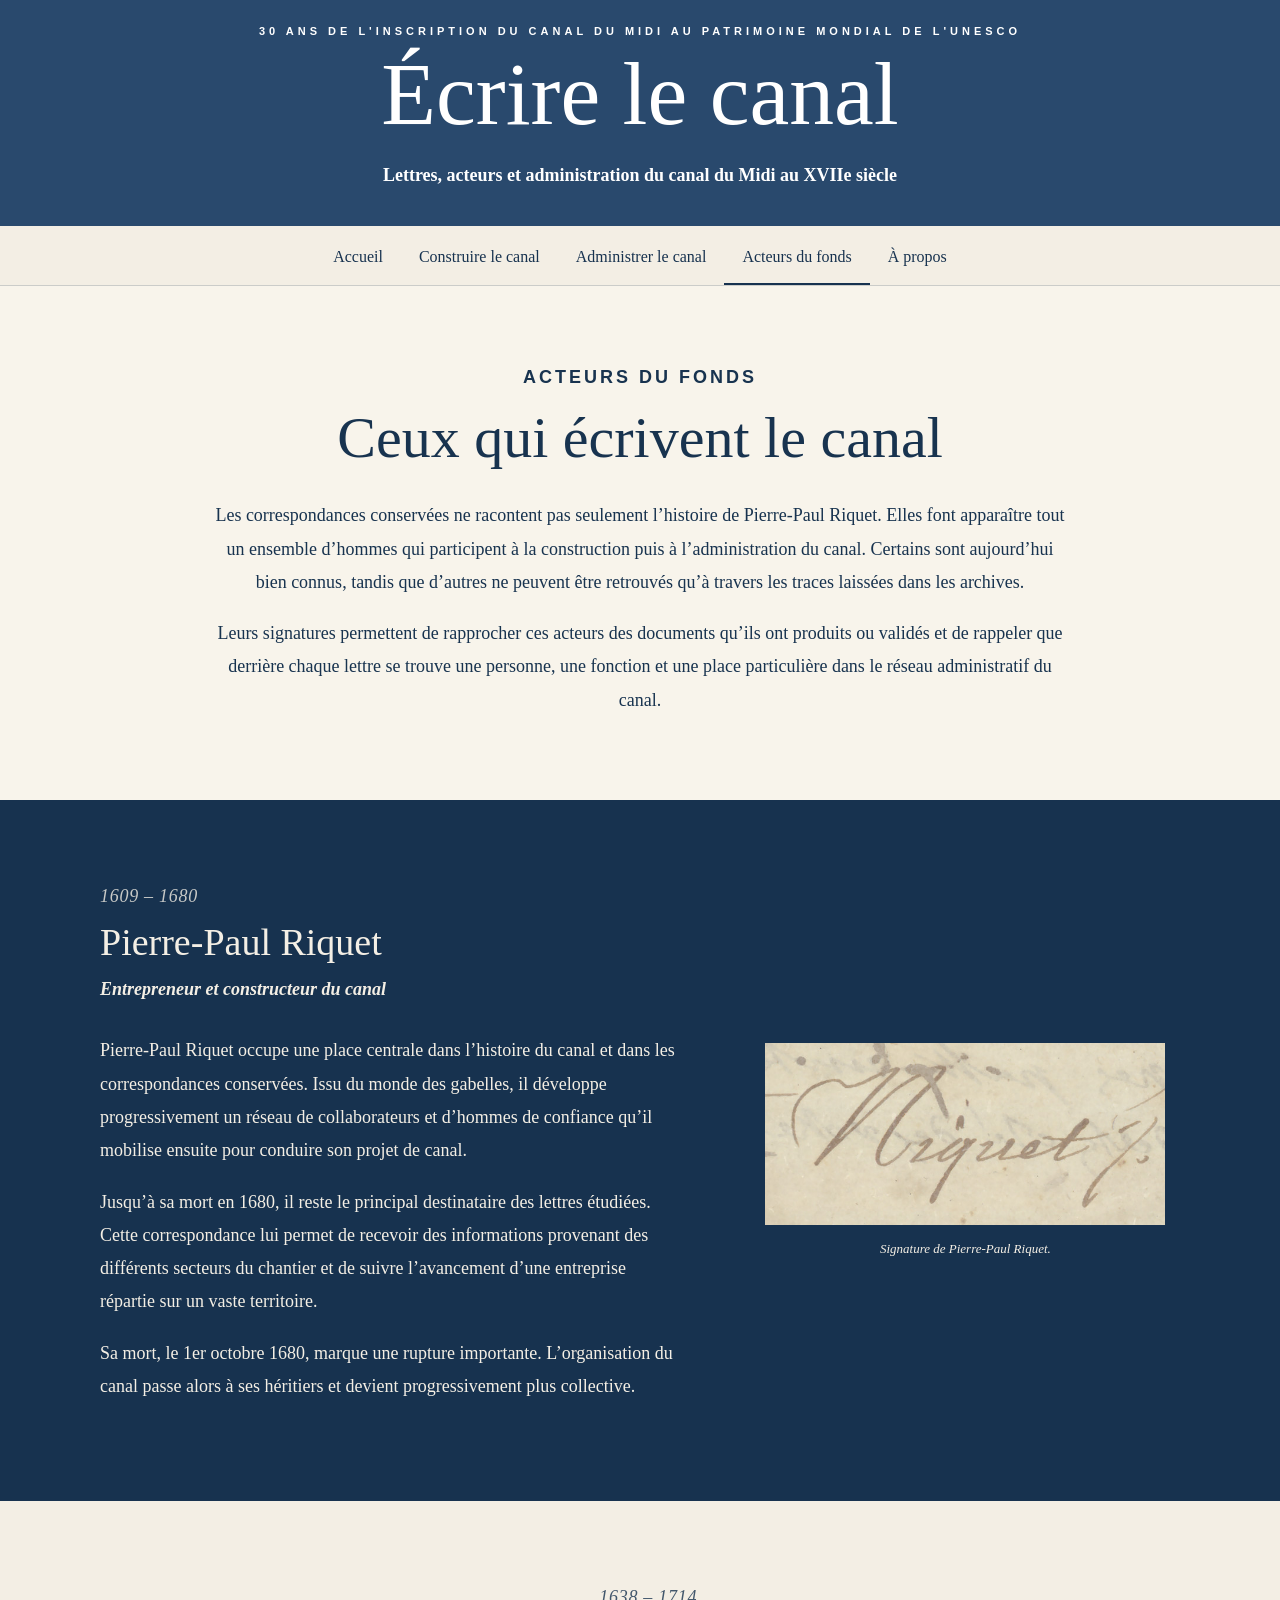
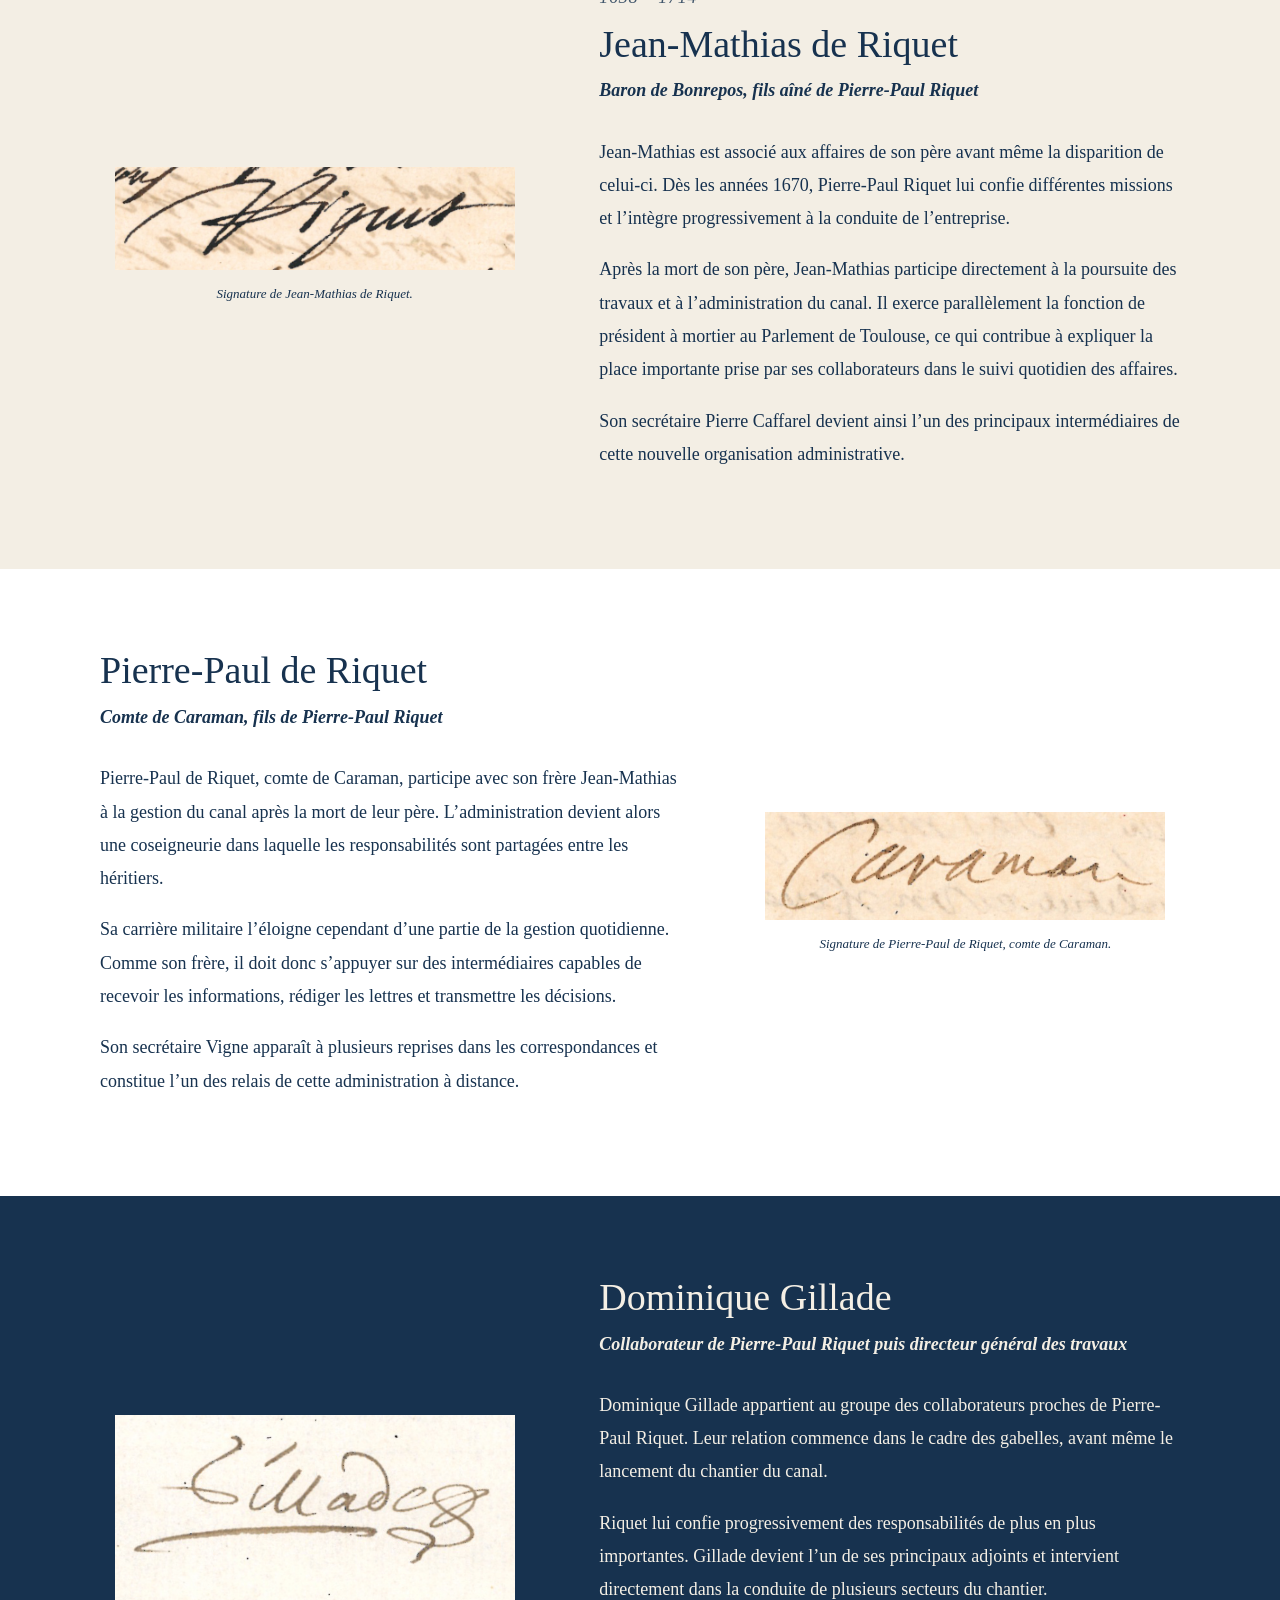
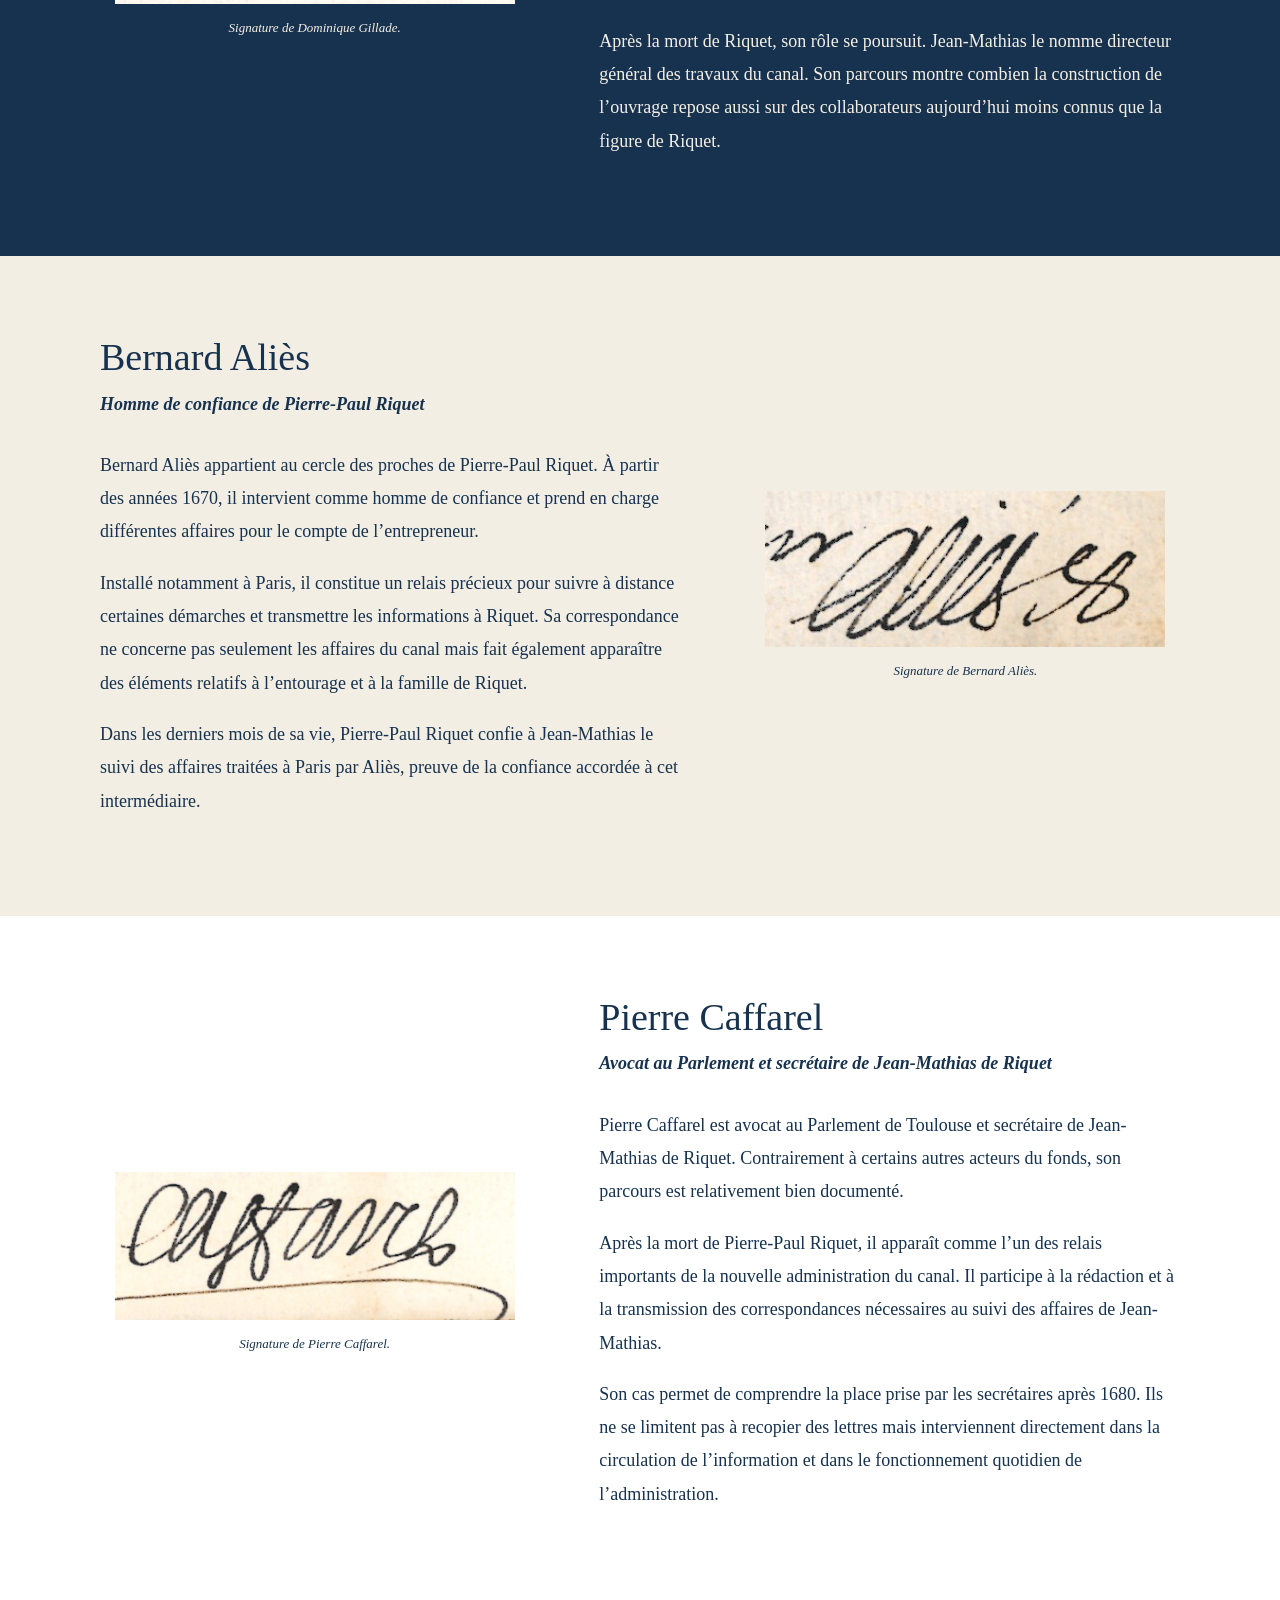
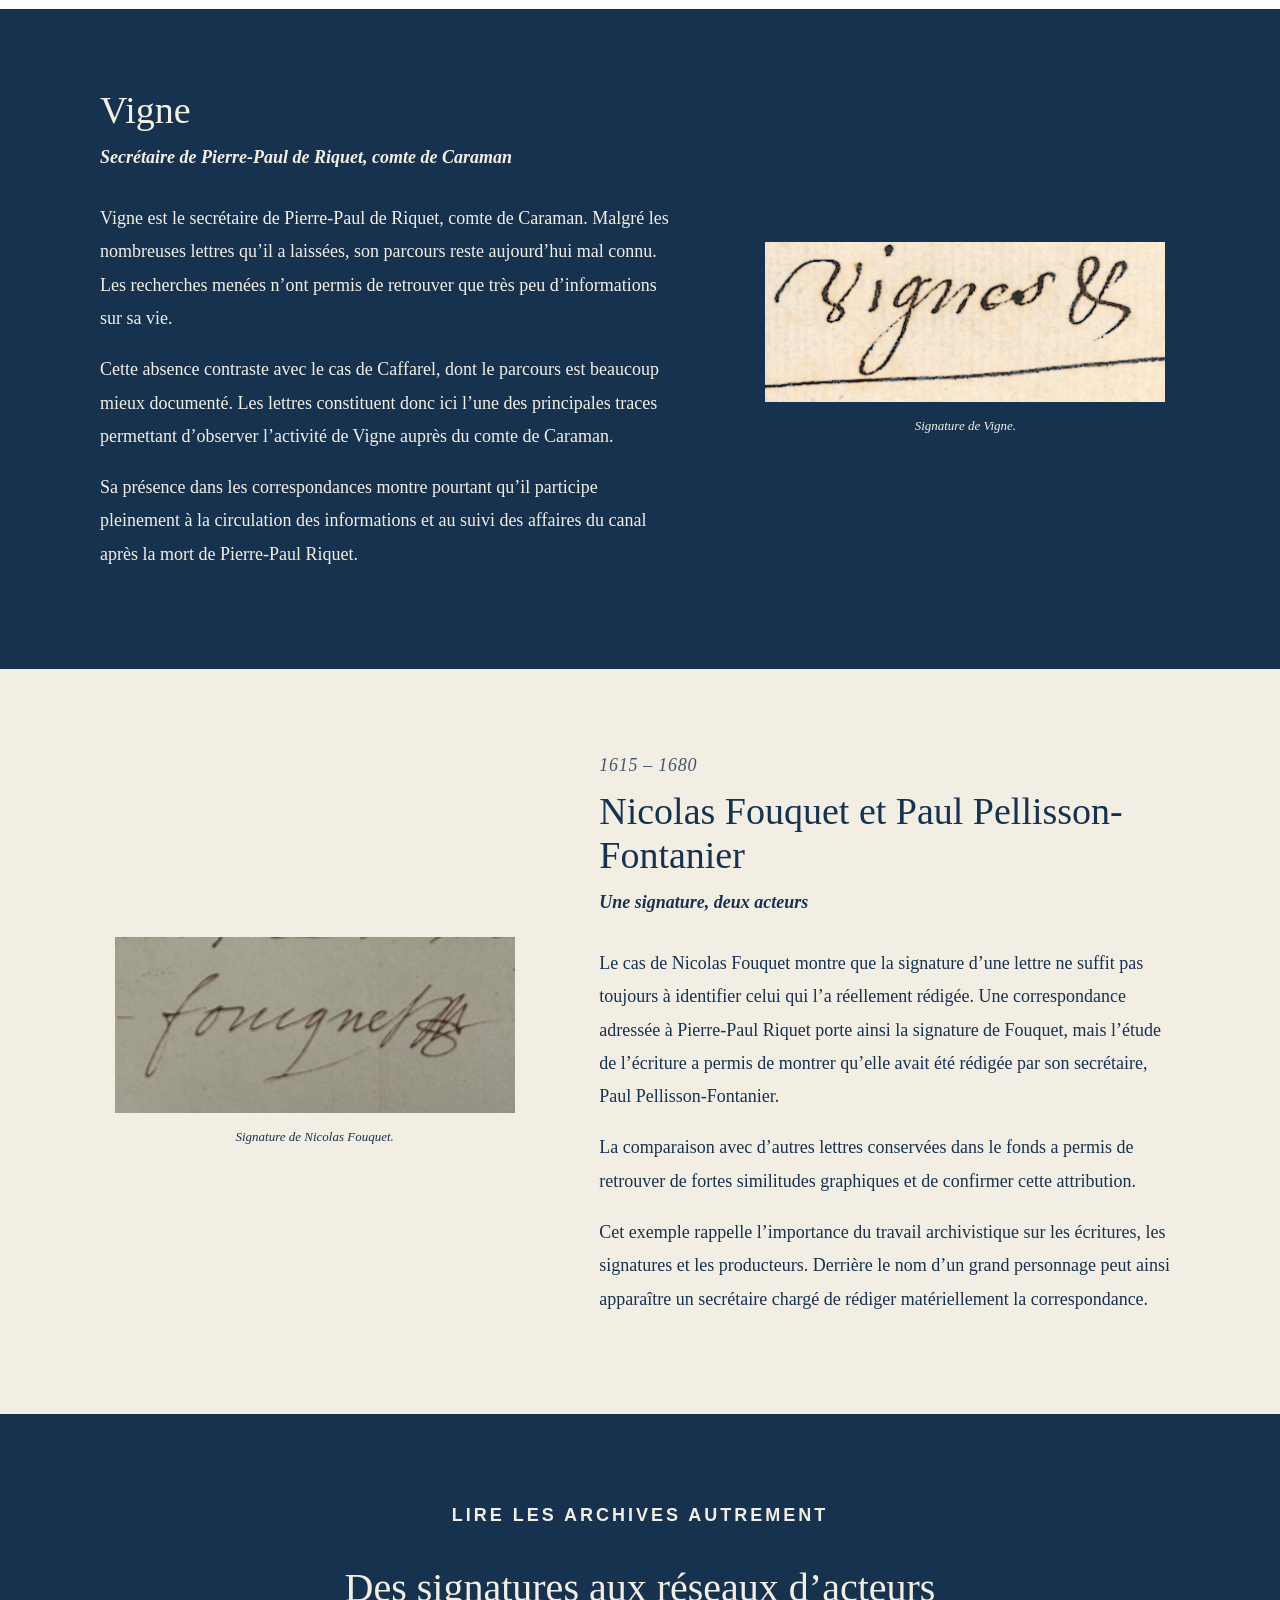
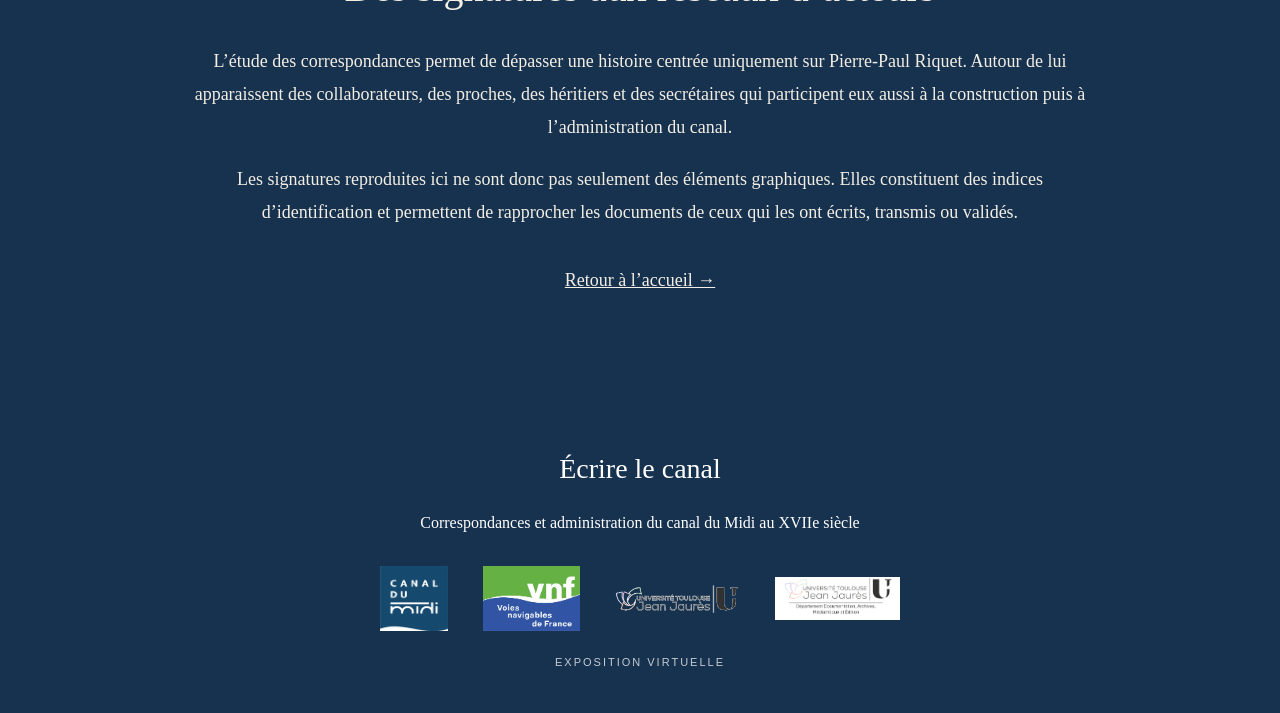
==== commit 78f701f6: "acteurs.html" ====
--- a/acteurs.html
+++ b/acteurs.html
@@ -482,7 +482,7 @@
         <figure class="signature">
 
           <img
-            src="aliès.png"
+            src="alies.png"
             alt="Signature de Bernard Aliès"
           >
 
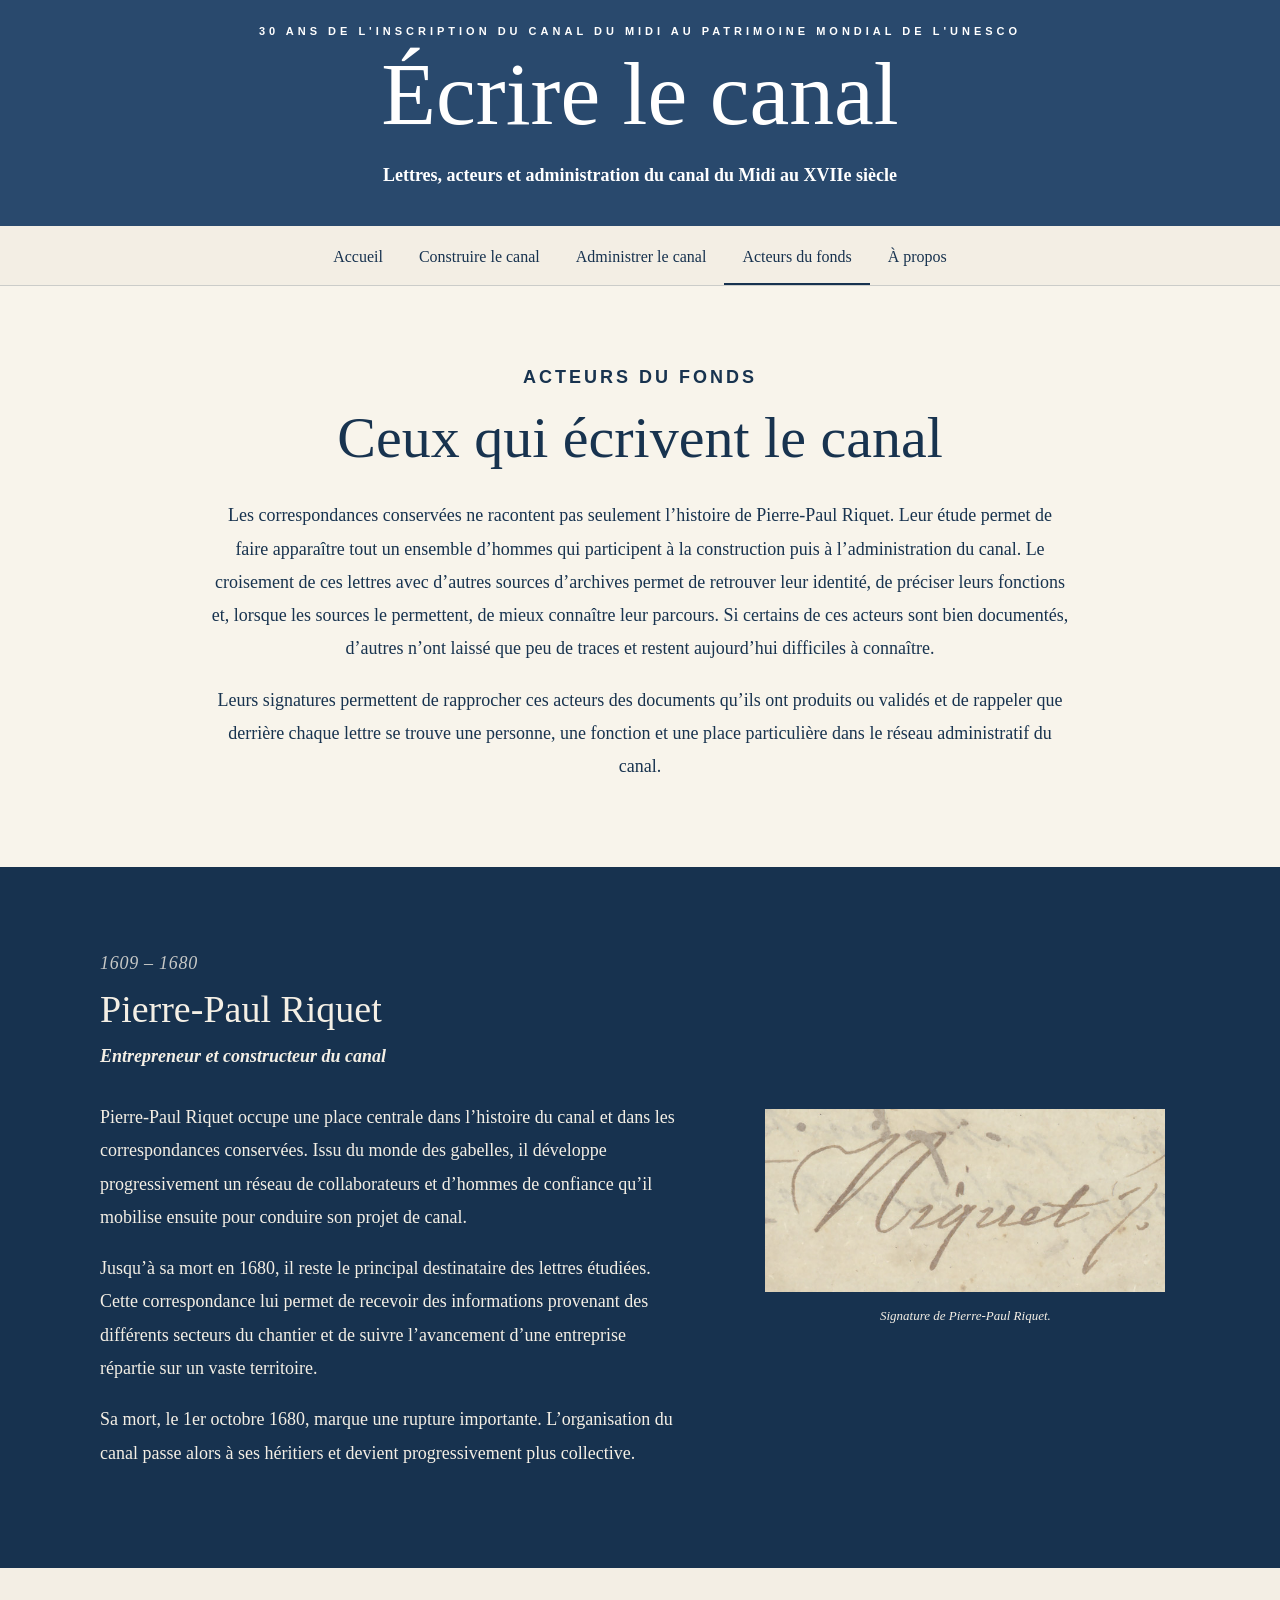
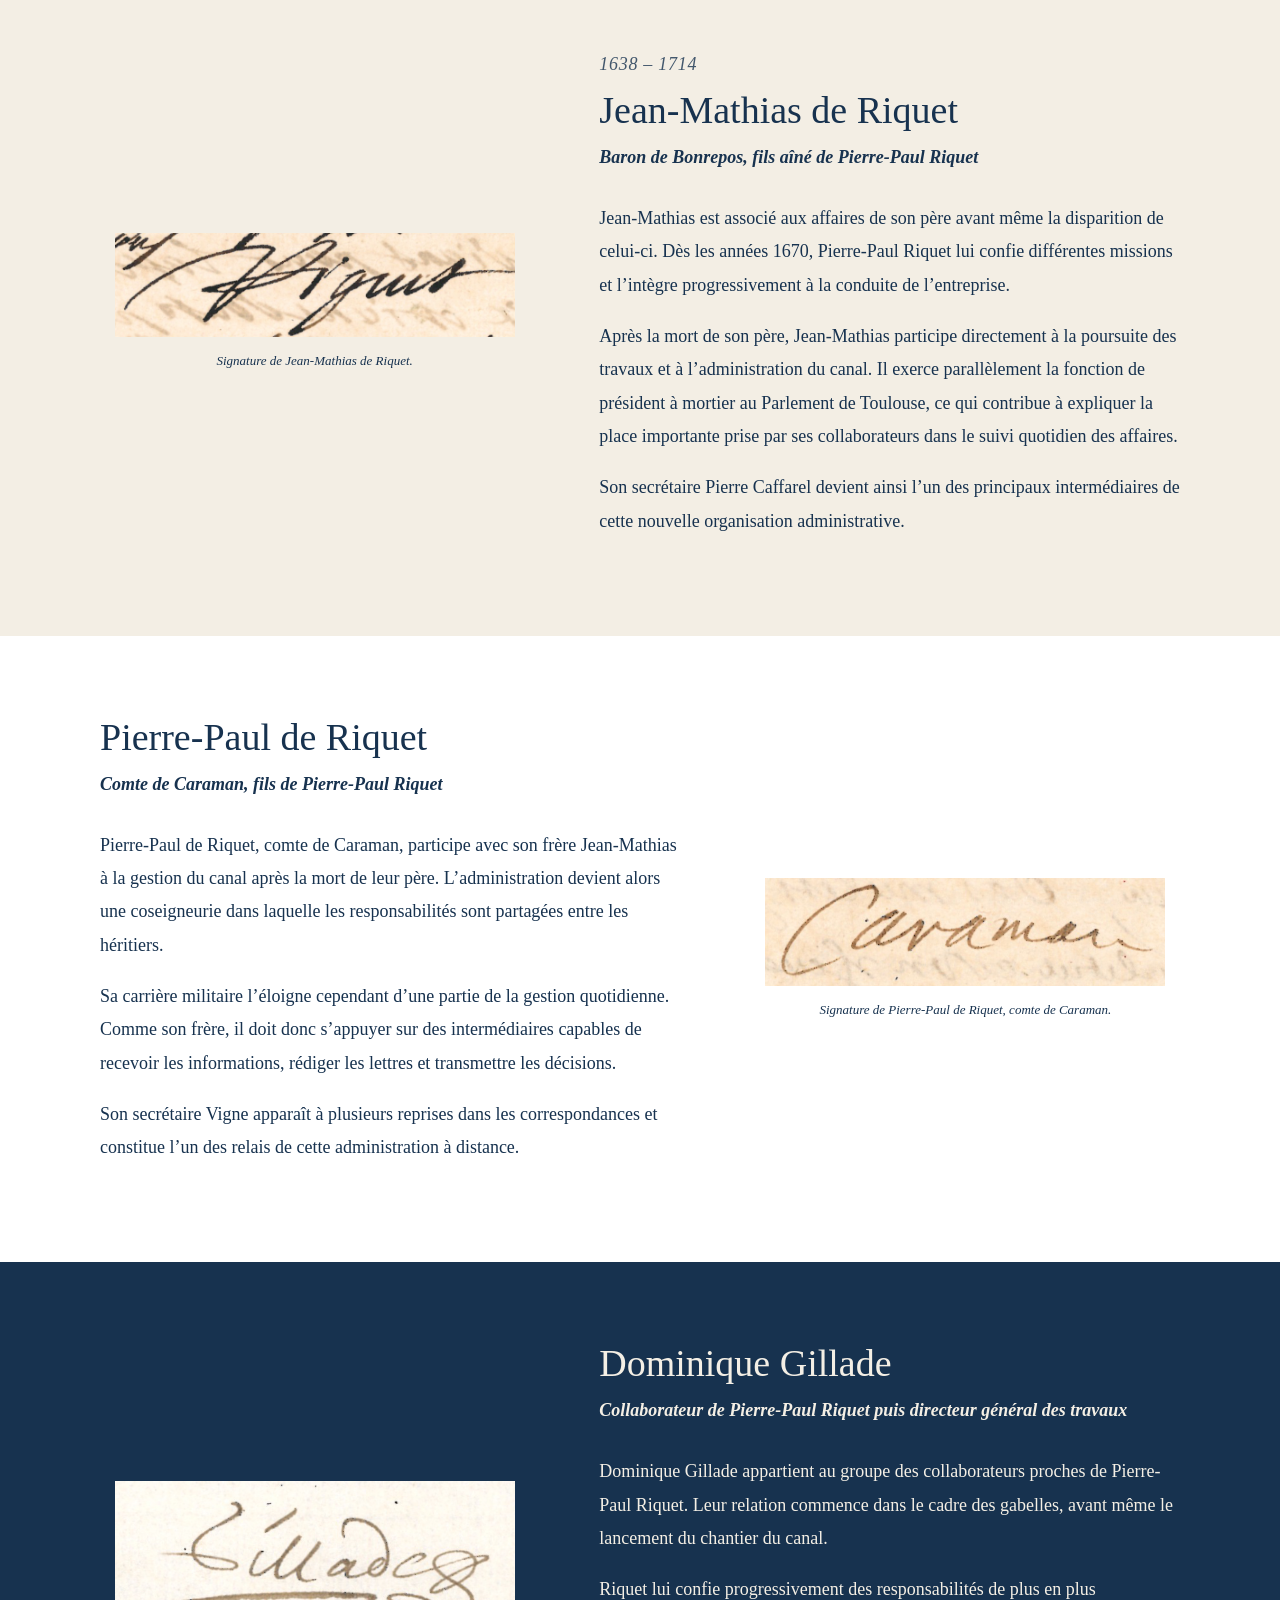
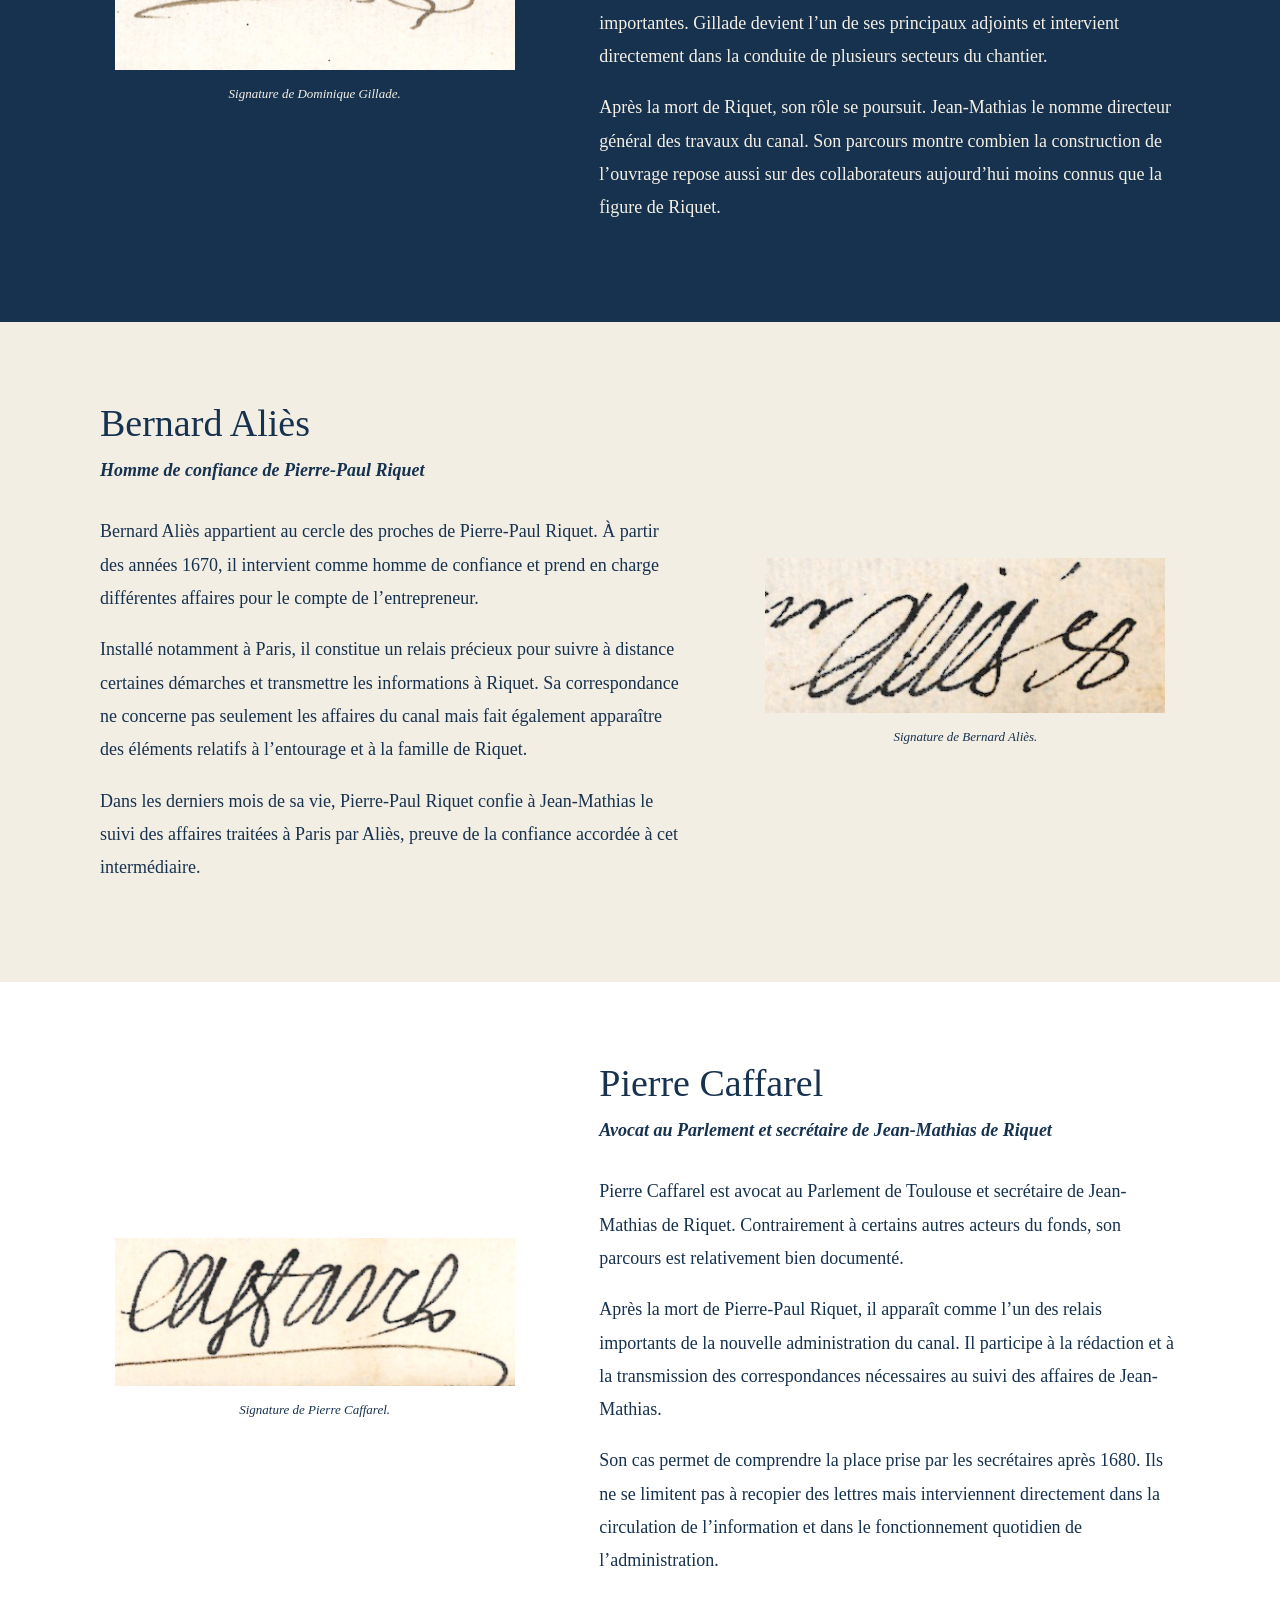
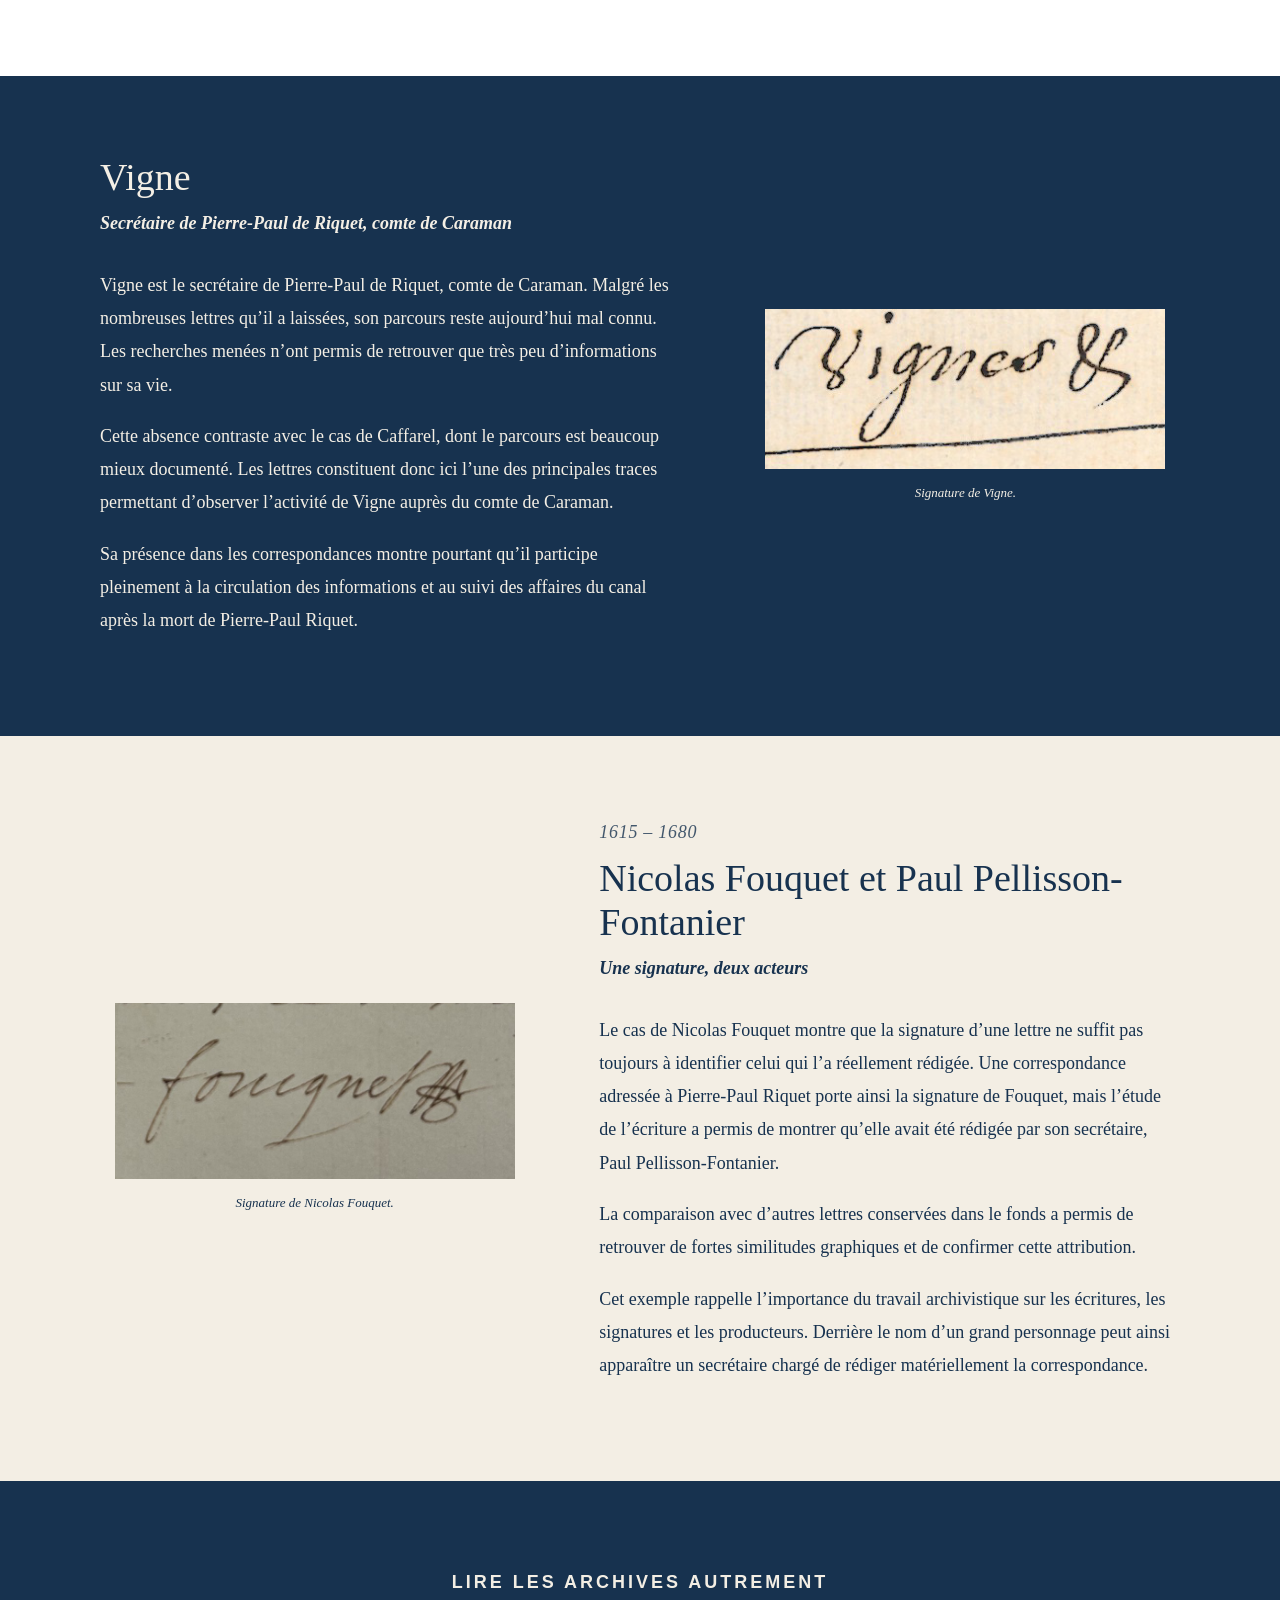
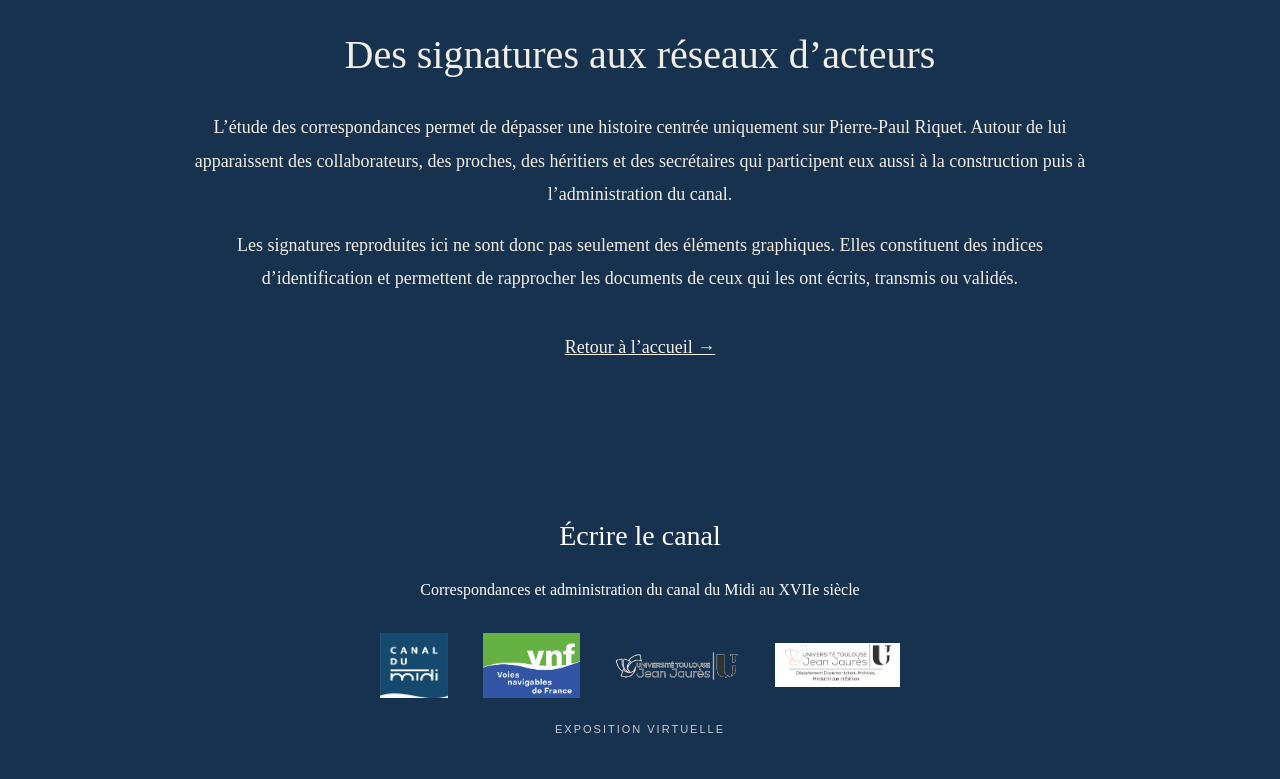
==== commit 3cb3c62c: "acteurs.html" ====
--- a/acteurs.html
+++ b/acteurs.html
@@ -189,11 +189,7 @@
       </h1>
 
       <p>
-        Les correspondances conservées ne racontent pas seulement l’histoire
-        de Pierre-Paul Riquet. Elles font apparaître tout un ensemble d’hommes
-        qui participent à la construction puis à l’administration du canal.
-        Certains sont aujourd’hui bien connus, tandis que d’autres ne peuvent
-        être retrouvés qu’à travers les traces laissées dans les archives.
+        Les correspondances conservées ne racontent pas seulement l’histoire de Pierre-Paul Riquet. Leur étude permet de faire apparaître tout un ensemble d’hommes qui participent à la construction puis à l’administration du canal. Le croisement de ces lettres avec d’autres sources d’archives permet de retrouver leur identité, de préciser leurs fonctions et, lorsque les sources le permettent, de mieux connaître leur parcours. Si certains de ces acteurs sont bien documentés, d’autres n’ont laissé que peu de traces et restent aujourd’hui difficiles à connaître.
       </p>
 
       <p>
